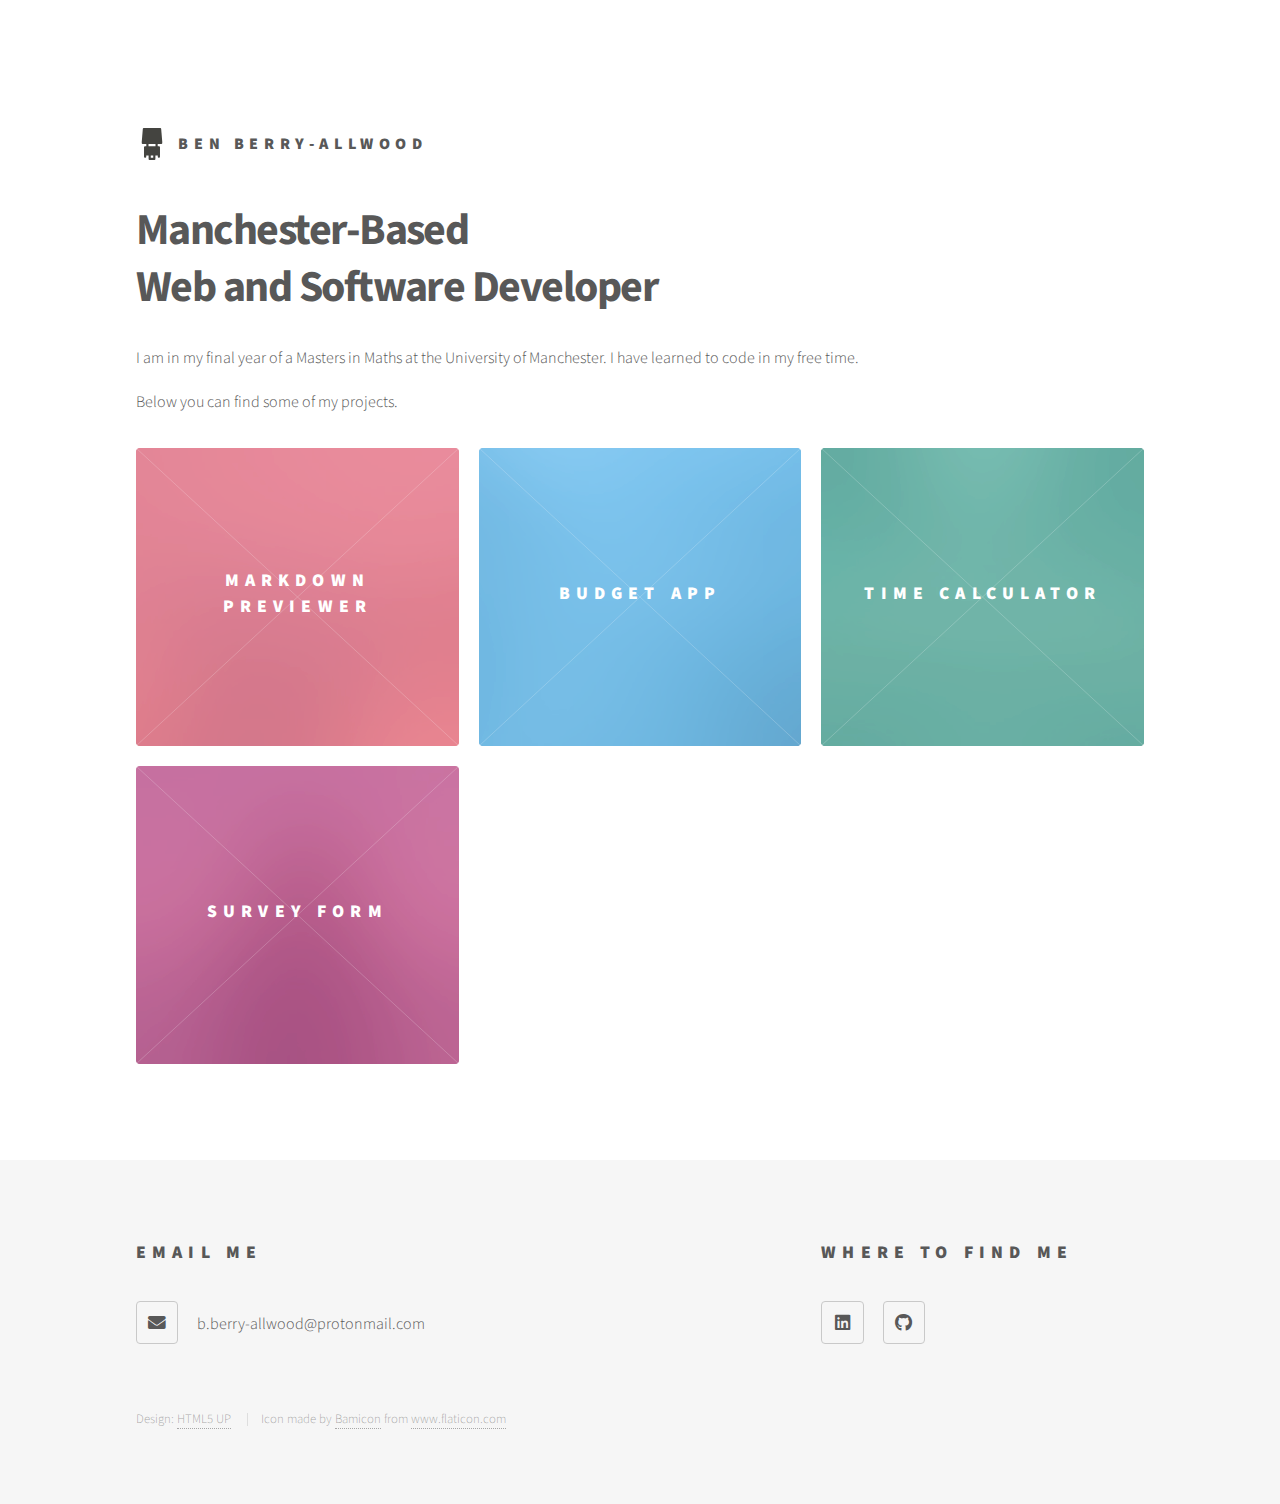
==== index.html @ 390bbaaa "Comment out CSP" ====
<!DOCTYPE HTML>
<!--
    Phantom by HTML5 UP
    html5up.net | @ajlkn
    Free for personal and commercial use under the CCA 3.0 license (html5up.net/license)
-->
<html>
    <head>
        <title>Ben Berry-Allwood</title>
        <meta charset="utf-8" />
        <meta name="viewport" content="width=device-width, initial-scale=1, user-scalable=no" />
        <!--<meta http-equiv="Content-Security-Policy" content="default-src 'self'">-->
        <link rel="stylesheet" href="assets/css/main.css" />
        <noscript><link rel="stylesheet" href="assets/css/noscript.css" /></noscript>
    </head>
    <body class="is-preload">
        <!-- Wrapper -->
        <div id="wrapper">

            <!-- Header -->
            <header id="header">
                <div class="inner">

                    <!-- Logo -->
                    <a href="/" class="logo">
                        <span class="symbol"><img src="images/logo.svg" alt="" /></span><span class="title">Ben Berry-Allwood</span>
                    </a>

                </div>
            </header>

            <!-- Main -->
            <div id="main">
                <div class="inner">
                    <header>
                        <h1>Manchester-Based <br />
                            Web and Software Developer</h1>
                        <p>I am in my final year of a Masters in Maths at the University of Manchester.
                        I have learned to code in my free time.</p>
                        <p>Below you can find some of my projects.</p>
                    </header>
                    <section class="tiles">
                        <article class="style1">
                            <span class="image">
                            <img src="images/pic01.jpg" alt="" />
                            </span>
                            <a href="projects/markdown-previewer">
                            <h2>Markdown Previewer</h2>
                            <div class="content">
                            <p>A ReactJS app giving a real-time preview of markdown</p>
                            </div>
                            </a>
                        </article>
                        <article class="style2">
                            <span class="image">
                                <img src="images/pic02.jpg" alt="" />
                            </span>
                            <a href="projects/budget-app">
                                <h2>Budget App</h2>
                                <div class="content">
                                    <p>A Python 3 app which allows you to track budgets in different categories</p>
                                </div>
                            </a>
                        </article>
                        <article class="style3">
                            <span class="image">
                                <img src="images/pic03.jpg" alt="" />
                            </span>
                            <a href="projects/time-calculator">
                                <h2>Time Calculator</h2>
                                <div class="content">
                                    <p>A Python 3 app which allows you to add a duration to a time and get the resulting time and day</p>
                                </div>
                            </a>
                        </article>
                        <article class="style4">
                            <span class="image">
                                <img src="images/pic04.jpg" alt="" />
                            </span>
                            <a href="projects/survey-form">
                                <h2>Survey Form</h2>
                                <div class="content">
                                    <p>A simple web form written in HTML and CSS</p>
                                </div>
                            </a>
                        </article>
                        <!--
                            <article class="style5">
                            <span class="image">
                            <img src="images/pic05.jpg" alt="" />
                            </span>
                            <a href="generic.html">
                            <h2>Aliquam</h2>
                            <div class="content">
                            <p>Sed nisl arcu euismod sit amet nisi lorem etiam dolor veroeros et feugiat.</p>
                            </div>
                            </a>
                            </article>
                            <article class="style6">
                            <span class="image">
                            <img src="images/pic06.jpg" alt="" />
                            </span>
                            <a href="generic.html">
                            <h2>Veroeros</h2>
                            <div class="content">
                            <p>Sed nisl arcu euismod sit amet nisi lorem etiam dolor veroeros et feugiat.</p>
                            </div>
                            </a>
                            </article>
                            <article class="style2">
                            <span class="image">
                            <img src="images/pic07.jpg" alt="" />
                            </span>
                            <a href="generic.html">
                            <h2>Ipsum</h2>
                            <div class="content">
                            <p>Sed nisl arcu euismod sit amet nisi lorem etiam dolor veroeros et feugiat.</p>
                            </div>
                            </a>
                            </article>
                            <article class="style3">
                            <span class="image">
                            <img src="images/pic08.jpg" alt="" />
                            </span>
                            <a href="generic.html">
                            <h2>Dolor</h2>
                            <div class="content">
                            <p>Sed nisl arcu euismod sit amet nisi lorem etiam dolor veroeros et feugiat.</p>
                            </div>
                            </a>
                            </article>
                            <article class="style1">
                            <span class="image">
                            <img src="images/pic09.jpg" alt="" />
                            </span>
                            <a href="generic.html">
                            <h2>Nullam</h2>
                            <div class="content">
                            <p>Sed nisl arcu euismod sit amet nisi lorem etiam dolor veroeros et feugiat.</p>
                            </div>
                            </a>
                            </article>
                            <article class="style5">
                            <span class="image">
                            <img src="images/pic10.jpg" alt="" />
                            </span>
                            <a href="generic.html">
                            <h2>Ultricies</h2>
                            <div class="content">
                            <p>Sed nisl arcu euismod sit amet nisi lorem etiam dolor veroeros et feugiat.</p>
                            </div>
                            </a>
                            </article>
                            <article class="style6">
                            <span class="image">
                            <img src="images/pic11.jpg" alt="" />
                            </span>
                            <a href="generic.html">
                            <h2>Dictum</h2>
                            <div class="content">
                            <p>Sed nisl arcu euismod sit amet nisi lorem etiam dolor veroeros et feugiat.</p>
                            </div>
                            </a>
                            </article>
                            <article class="style4">
                            <span class="image">
                            <img src="images/pic12.jpg" alt="" />
                            </span>
                            <a href="generic.html">
                            <h2>Pretium</h2>
                            <div class="content">
                            <p>Sed nisl arcu euismod sit amet nisi lorem etiam dolor veroeros et feugiat.</p>
                            </div>
                            </a>
                            </article> -->
                    </section>
                </div>
            </div>

            <!-- Footer -->
            <footer id="footer">
                <div class="inner">
                    <section>
                        <h2>Email Me</h2>
                        <ul class = "icons">
                            <li><a href="mailto:b.berry-allwood@protonmail.com?subject=Sent via portfolio site" class="icon solid style2 fa-envelope"></a></li>
                            <li>b.berry-allwood@protonmail.com</li>
                        </ul>
                    </section>
                    <section>
                        <h2>Where To Find Me</h2>
                        <ul class="icons">
                            <li><a href="https://www.linkedin.com/in/ben-berry-allwood-306a26180" target="_blank" class="icon brands style2 fa-linkedin"><span class="label">LinkedIn</span></a></li>
                            <li><a href="https://github.com/benberryallwood" target="_blank" class="icon brands style2 fa-github"><span class="label">GitHub</span></a></li>
                        </ul>
                    </section>
                    <ul class="copyright">
                        <li>Design: <a href="http://html5up.net" target="_blank">HTML5 UP</a></li>
                        <li>Icon made by <a href="https://www.flaticon.com/authors/bamicon" target="_blank">Bamicon</a> from <a href="https://www.flaticon.com" target="_blank">www.flaticon.com</a></li>
                    </ul>
                </div>
            </footer>

        </div>

        <!-- Scripts -->
        <!--<script src="assets/js/jquery.min.js"></script>-->
        <script src="https://ajax.googleapis.com/ajax/libs/jquery/3.5.1/jquery.min.js"></script>
        <script src="assets/js/browser.min.js"></script>
        <script src="assets/js/breakpoints.min.js"></script>
        <script src="assets/js/util.js"></script>
        <script src="assets/js/main.js"></script>

    </body>
</html>
---- assets/css/main.css ----
@import url(fontawesome-all.min.css);
@import url("https://fonts.googleapis.com/css?family=Source+Sans+Pro:300,700,900");

/*
Phantom by HTML5 UP
html5up.net | @ajlkn
Free for personal and commercial use under the CCA 3.0 license (html5up.net/license)
 */

html, body, div, span, applet, object,
iframe, h1, h2, h3, h4, h5, h6, p, blockquote,
pre, a, abbr, acronym, address, big, cite,
code, del, dfn, em, img, ins, kbd, q, s, samp,
small, strike, strong, sub, sup, tt, var, b,
u, i, center, dl, dt, dd, ol, ul, li, fieldset,
form, label, legend, table, caption, tbody,
tfoot, thead, tr, th, td, article, aside,
canvas, details, embed, figure, figcaption,
footer, header, hgroup, menu, nav, output, ruby,
section, summary, time, mark, audio, video {
    margin: 0;
    padding: 0;
    border: 0;
    font-size: 100%;
    font: inherit;
    vertical-align: baseline;
}

article, aside, details, figcaption, figure,
footer, header, hgroup, menu, nav, section {
    display: block;
}

body {
    line-height: 1;
}

ol, ul {
    list-style: none;
}

blockquote, q {
    quotes: none;
}

blockquote:before, blockquote:after, q:before, q:after {
    content: '';
    content: none;
}

table {
    border-collapse: collapse;
    border-spacing: 0;
}

body {
    -webkit-text-size-adjust: none;
}

mark {
    background-color: transparent;
    color: inherit;
}

input::-moz-focus-inner {
    border: 0;
    padding: 0;
}

input, select, textarea {
    -moz-appearance: none;
    -webkit-appearance: none;
    -ms-appearance: none;
    appearance: none;
}

/* Basic */

@-ms-viewport {
    width: device-width;
}

body {
    -ms-overflow-style: scrollbar;
}

@media screen and (max-width: 480px) {

    html, body {
        min-width: 320px;
    }

}

html {
    box-sizing: border-box;
}

*, *:before, *:after {
    box-sizing: inherit;
}

body {
    background: #ffffff;
}

body.is-preload *, body.is-preload *:before, body.is-preload *:after {
    -moz-animation: none !important;
    -webkit-animation: none !important;
    -ms-animation: none !important;
    animation: none !important;
    -moz-transition: none !important;
    -webkit-transition: none !important;
    -ms-transition: none !important;
    transition: none !important;
}

/* Type */

body, input, select, textarea {
    color: #585858;
    font-family: "Source Sans Pro", Helvetica, sans-serif;
    font-size: 16pt;
    font-weight: 300;
    line-height: 1.75;
}

@media screen and (max-width: 1680px) {

    body, input, select, textarea {
        font-size: 14pt;
    }

}

@media screen and (max-width: 1280px) {

    body, input, select, textarea {
        font-size: 12pt;
    }

}

a {
    -moz-transition: border-bottom-color 0.2s ease, color 0.2s ease;
    -webkit-transition: border-bottom-color 0.2s ease, color 0.2s ease;
    -ms-transition: border-bottom-color 0.2s ease, color 0.2s ease;
    transition: border-bottom-color 0.2s ease, color 0.2s ease;
    text-decoration: none;
    color: #585858;
    border-bottom: dotted 1px rgba(88, 88, 88, 0.5);
}

a:hover {
    border-bottom-color: transparent;
    color: #f2849e !important;
}

strong, b {
    font-weight: 900;
}

em, i {
    font-style: italic;
}

p {
    margin: 0 0 2em 0;
}

h1 {
    font-size: 2.75em;
    font-weight: 700;
    line-height: 1.3;
    margin: 0 0 1em 0;
    letter-spacing: -0.035em;
}

h1 a {
    color: inherit;
}

@media screen and (max-width: 736px) {

    h1 {
        font-size: 2em;
        margin: 0 0 1em 0;
    }

}

@media screen and (max-width: 360px) {

    h1 {
        font-size: 1.75em;
    }

}

h2, h3, h4, h5, h6 {
    font-weight: 900;
    line-height: 1.5;
    margin: 0 0 2em 0;
    text-transform: uppercase;
    letter-spacing: 0.35em;
}

h2 a, h3 a, h4 a, h5 a, h6 a {
    color: inherit;
}

h2 {
    font-size: 1.1em;
}

h3 {
    font-size: 1em;
}

h4 {
    font-size: 0.8em;
}

h5 {
    font-size: 0.8em;
}

h6 {
    font-size: 0.8em;
}

@media screen and (max-width: 980px) {

    h1 br, h2 br, h3 br, h4 br, h5 br, h6 br {
        display: none;
    }

}

@media screen and (max-width: 736px) {

    h2 {
        font-size: 1em;
    }

    h3 {
        font-size: 0.8em;
    }

}

sub {
    font-size: 0.8em;
    position: relative;
    top: 0.5em;
}

sup {
    font-size: 0.8em;
    position: relative;
    top: -0.5em;
}

blockquote {
    border-left: solid 4px #c9c9c9;
    font-style: italic;
    margin: 0 0 2em 0;
    padding: 0.5em 0 0.5em 2em;
}

code {
    background: rgba(144, 144, 144, 0.075);
    border-radius: 4px;
    border: solid 1px #c9c9c9;
    font-family: "Courier New", monospace;
    font-size: 0.9em;
    margin: 0 0.25em;
    padding: 0.25em 0.65em;
}

pre {
    -webkit-overflow-scrolling: touch;
    font-family: "Courier New", monospace;
    font-size: 0.9em;
    margin: 0 0 2em 0;
}

pre code {
    display: block;
    line-height: 1.75;
    padding: 1em 1.5em;
    overflow-x: auto;
}

hr {
    border: 0;
    border-bottom: solid 1px #c9c9c9;
    margin: 2em 0;
}

hr.major {
    margin: 3em 0;
}

.align-left {
    text-align: left;
}

.align-center {
    text-align: center;
}

.align-right {
    text-align: right;
}

/* Row */

.row {
    display: flex;
    flex-wrap: wrap;
    box-sizing: border-box;
    align-items: stretch;
}

.row > * {
    box-sizing: border-box;
}

.row.gtr-uniform > * > :last-child {
    margin-bottom: 0;
}

.row.aln-left {
    justify-content: flex-start;
}

.row.aln-center {
    justify-content: center;
}

.row.aln-right {
    justify-content: flex-end;
}

.row.aln-top {
    align-items: flex-start;
}

.row.aln-middle {
    align-items: center;
}

.row.aln-bottom {
    align-items: flex-end;
}

.row > .imp {
    order: -1;
}

.row > .col-1 {
    width: 8.33333%;
}

.row > .off-1 {
    margin-left: 8.33333%;
}

.row > .col-2 {
    width: 16.66667%;
}

.row > .off-2 {
    margin-left: 16.66667%;
}

.row > .col-3 {
    width: 25%;
}

.row > .off-3 {
    margin-left: 25%;
}

.row > .col-4 {
    width: 33.33333%;
}

.row > .off-4 {
    margin-left: 33.33333%;
}

.row > .col-5 {
    width: 41.66667%;
}

.row > .off-5 {
    margin-left: 41.66667%;
}

.row > .col-6 {
    width: 50%;
}

.row > .off-6 {
    margin-left: 50%;
}

.row > .col-7 {
    width: 58.33333%;
}

.row > .off-7 {
    margin-left: 58.33333%;
}

.row > .col-8 {
    width: 66.66667%;
}

.row > .off-8 {
    margin-left: 66.66667%;
}

.row > .col-9 {
    width: 75%;
}

.row > .off-9 {
    margin-left: 75%;
}

.row > .col-10 {
    width: 83.33333%;
}

.row > .off-10 {
    margin-left: 83.33333%;
}

.row > .col-11 {
    width: 91.66667%;
}

.row > .off-11 {
    margin-left: 91.66667%;
}

.row > .col-12 {
    width: 100%;
}

.row > .off-12 {
    margin-left: 100%;
}

.row.gtr-0 {
    margin-top: 0;
    margin-left: 0em;
}

.row.gtr-0 > * {
    padding: 0 0 0 0em;
}

.row.gtr-0.gtr-uniform {
    margin-top: 0em;
}

.row.gtr-0.gtr-uniform > * {
    padding-top: 0em;
}

.row.gtr-25 {
    margin-top: 0;
    margin-left: -0.5em;
}

.row.gtr-25 > * {
    padding: 0 0 0 0.5em;
}

.row.gtr-25.gtr-uniform {
    margin-top: -0.5em;
}

.row.gtr-25.gtr-uniform > * {
    padding-top: 0.5em;
}

.row.gtr-50 {
    margin-top: 0;
    margin-left: -1em;
}

.row.gtr-50 > * {
    padding: 0 0 0 1em;
}

.row.gtr-50.gtr-uniform {
    margin-top: -1em;
}

.row.gtr-50.gtr-uniform > * {
    padding-top: 1em;
}

.row {
    margin-top: 0;
    margin-left: -2em;
}

.row > * {
    padding: 0 0 0 2em;
}

.row.gtr-uniform {
    margin-top: -2em;
}

.row.gtr-uniform > * {
    padding-top: 2em;
}

.row.gtr-150 {
    margin-top: 0;
    margin-left: -3em;
}

.row.gtr-150 > * {
    padding: 0 0 0 3em;
}

.row.gtr-150.gtr-uniform {
    margin-top: -3em;
}

.row.gtr-150.gtr-uniform > * {
    padding-top: 3em;
}

.row.gtr-200 {
    margin-top: 0;
    margin-left: -4em;
}

.row.gtr-200 > * {
    padding: 0 0 0 4em;
}

.row.gtr-200.gtr-uniform {
    margin-top: -4em;
}

.row.gtr-200.gtr-uniform > * {
    padding-top: 4em;
}

@media screen and (max-width: 1680px) {

    .row {
        display: flex;
        flex-wrap: wrap;
        box-sizing: border-box;
        align-items: stretch;
    }

    .row > * {
        box-sizing: border-box;
    }

    .row.gtr-uniform > * > :last-child {
        margin-bottom: 0;
    }

    .row.aln-left {
        justify-content: flex-start;
    }

    .row.aln-center {
        justify-content: center;
    }

    .row.aln-right {
        justify-content: flex-end;
    }

    .row.aln-top {
        align-items: flex-start;
    }

    .row.aln-middle {
        align-items: center;
    }

    .row.aln-bottom {
        align-items: flex-end;
    }

    .row > .imp-xlarge {
        order: -1;
    }

    .row > .col-1-xlarge {
        width: 8.33333%;
    }

    .row > .off-1-xlarge {
        margin-left: 8.33333%;
    }

    .row > .col-2-xlarge {
        width: 16.66667%;
    }

    .row > .off-2-xlarge {
        margin-left: 16.66667%;
    }

    .row > .col-3-xlarge {
        width: 25%;
    }

    .row > .off-3-xlarge {
        margin-left: 25%;
    }

    .row > .col-4-xlarge {
        width: 33.33333%;
    }

    .row > .off-4-xlarge {
        margin-left: 33.33333%;
    }

    .row > .col-5-xlarge {
        width: 41.66667%;
    }

    .row > .off-5-xlarge {
        margin-left: 41.66667%;
    }

    .row > .col-6-xlarge {
        width: 50%;
    }

    .row > .off-6-xlarge {
        margin-left: 50%;
    }

    .row > .col-7-xlarge {
        width: 58.33333%;
    }

    .row > .off-7-xlarge {
        margin-left: 58.33333%;
    }

    .row > .col-8-xlarge {
        width: 66.66667%;
    }

    .row > .off-8-xlarge {
        margin-left: 66.66667%;
    }

    .row > .col-9-xlarge {
        width: 75%;
    }

    .row > .off-9-xlarge {
        margin-left: 75%;
    }

    .row > .col-10-xlarge {
        width: 83.33333%;
    }

    .row > .off-10-xlarge {
        margin-left: 83.33333%;
    }

    .row > .col-11-xlarge {
        width: 91.66667%;
    }

    .row > .off-11-xlarge {
        margin-left: 91.66667%;
    }

    .row > .col-12-xlarge {
        width: 100%;
    }

    .row > .off-12-xlarge {
        margin-left: 100%;
    }

    .row.gtr-0 {
        margin-top: 0;
        margin-left: 0em;
    }

    .row.gtr-0 > * {
        padding: 0 0 0 0em;
    }

    .row.gtr-0.gtr-uniform {
        margin-top: 0em;
    }

    .row.gtr-0.gtr-uniform > * {
        padding-top: 0em;
    }

    .row.gtr-25 {
        margin-top: 0;
        margin-left: -0.5em;
    }

    .row.gtr-25 > * {
        padding: 0 0 0 0.5em;
    }

    .row.gtr-25.gtr-uniform {
        margin-top: -0.5em;
    }

    .row.gtr-25.gtr-uniform > * {
        padding-top: 0.5em;
    }

    .row.gtr-50 {
        margin-top: 0;
        margin-left: -1em;
    }

    .row.gtr-50 > * {
        padding: 0 0 0 1em;
    }

    .row.gtr-50.gtr-uniform {
        margin-top: -1em;
    }

    .row.gtr-50.gtr-uniform > * {
        padding-top: 1em;
    }

    .row {
        margin-top: 0;
        margin-left: -2em;
    }

    .row > * {
        padding: 0 0 0 2em;
    }

    .row.gtr-uniform {
        margin-top: -2em;
    }

    .row.gtr-uniform > * {
        padding-top: 2em;
    }

    .row.gtr-150 {
        margin-top: 0;
        margin-left: -3em;
    }

    .row.gtr-150 > * {
        padding: 0 0 0 3em;
    }

    .row.gtr-150.gtr-uniform {
        margin-top: -3em;
    }

    .row.gtr-150.gtr-uniform > * {
        padding-top: 3em;
    }

    .row.gtr-200 {
        margin-top: 0;
        margin-left: -4em;
    }

    .row.gtr-200 > * {
        padding: 0 0 0 4em;
    }

    .row.gtr-200.gtr-uniform {
        margin-top: -4em;
    }

    .row.gtr-200.gtr-uniform > * {
        padding-top: 4em;
    }

}

@media screen and (max-width: 1280px) {

    .row {
        display: flex;
        flex-wrap: wrap;
        box-sizing: border-box;
        align-items: stretch;
    }

    .row > * {
        box-sizing: border-box;
    }

    .row.gtr-uniform > * > :last-child {
        margin-bottom: 0;
    }

    .row.aln-left {
        justify-content: flex-start;
    }

    .row.aln-center {
        justify-content: center;
    }

    .row.aln-right {
        justify-content: flex-end;
    }

    .row.aln-top {
        align-items: flex-start;
    }

    .row.aln-middle {
        align-items: center;
    }

    .row.aln-bottom {
        align-items: flex-end;
    }

    .row > .imp-large {
        order: -1;
    }

    .row > .col-1-large {
        width: 8.33333%;
    }

    .row > .off-1-large {
        margin-left: 8.33333%;
    }

    .row > .col-2-large {
        width: 16.66667%;
    }

    .row > .off-2-large {
        margin-left: 16.66667%;
    }

    .row > .col-3-large {
        width: 25%;
    }

    .row > .off-3-large {
        margin-left: 25%;
    }

    .row > .col-4-large {
        width: 33.33333%;
    }

    .row > .off-4-large {
        margin-left: 33.33333%;
    }

    .row > .col-5-large {
        width: 41.66667%;
    }

    .row > .off-5-large {
        margin-left: 41.66667%;
    }

    .row > .col-6-large {
        width: 50%;
    }

    .row > .off-6-large {
        margin-left: 50%;
    }

    .row > .col-7-large {
        width: 58.33333%;
    }

    .row > .off-7-large {
        margin-left: 58.33333%;
    }

    .row > .col-8-large {
        width: 66.66667%;
    }

    .row > .off-8-large {
        margin-left: 66.66667%;
    }

    .row > .col-9-large {
        width: 75%;
    }

    .row > .off-9-large {
        margin-left: 75%;
    }

    .row > .col-10-large {
        width: 83.33333%;
    }

    .row > .off-10-large {
        margin-left: 83.33333%;
    }

    .row > .col-11-large {
        width: 91.66667%;
    }

    .row > .off-11-large {
        margin-left: 91.66667%;
    }

    .row > .col-12-large {
        width: 100%;
    }

    .row > .off-12-large {
        margin-left: 100%;
    }

    .row.gtr-0 {
        margin-top: 0;
        margin-left: 0em;
    }

    .row.gtr-0 > * {
        padding: 0 0 0 0em;
    }

    .row.gtr-0.gtr-uniform {
        margin-top: 0em;
    }

    .row.gtr-0.gtr-uniform > * {
        padding-top: 0em;
    }

    .row.gtr-25 {
        margin-top: 0;
        margin-left: -0.5em;
    }

    .row.gtr-25 > * {
        padding: 0 0 0 0.5em;
    }

    .row.gtr-25.gtr-uniform {
        margin-top: -0.5em;
    }

    .row.gtr-25.gtr-uniform > * {
        padding-top: 0.5em;
    }

    .row.gtr-50 {
        margin-top: 0;
        margin-left: -1em;
    }

    .row.gtr-50 > * {
        padding: 0 0 0 1em;
    }

    .row.gtr-50.gtr-uniform {
        margin-top: -1em;
    }

    .row.gtr-50.gtr-uniform > * {
        padding-top: 1em;
    }

    .row {
        margin-top: 0;
        margin-left: -2em;
    }

    .row > * {
        padding: 0 0 0 2em;
    }

    .row.gtr-uniform {
        margin-top: -2em;
    }

    .row.gtr-uniform > * {
        padding-top: 2em;
    }

    .row.gtr-150 {
        margin-top: 0;
        margin-left: -3em;
    }

    .row.gtr-150 > * {
        padding: 0 0 0 3em;
    }

    .row.gtr-150.gtr-uniform {
        margin-top: -3em;
    }

    .row.gtr-150.gtr-uniform > * {
        padding-top: 3em;
    }

    .row.gtr-200 {
        margin-top: 0;
        margin-left: -4em;
    }

    .row.gtr-200 > * {
        padding: 0 0 0 4em;
    }

    .row.gtr-200.gtr-uniform {
        margin-top: -4em;
    }

    .row.gtr-200.gtr-uniform > * {
        padding-top: 4em;
    }

}

@media screen and (max-width: 980px) {

    .row {
        display: flex;
        flex-wrap: wrap;
        box-sizing: border-box;
        align-items: stretch;
    }

    .row > * {
        box-sizing: border-box;
    }

    .row.gtr-uniform > * > :last-child {
        margin-bottom: 0;
    }

    .row.aln-left {
        justify-content: flex-start;
    }

    .row.aln-center {
        justify-content: center;
    }

    .row.aln-right {
        justify-content: flex-end;
    }

    .row.aln-top {
        align-items: flex-start;
    }

    .row.aln-middle {
        align-items: center;
    }

    .row.aln-bottom {
        align-items: flex-end;
    }

    .row > .imp-medium {
        order: -1;
    }

    .row > .col-1-medium {
        width: 8.33333%;
    }

    .row > .off-1-medium {
        margin-left: 8.33333%;
    }

    .row > .col-2-medium {
        width: 16.66667%;
    }

    .row > .off-2-medium {
        margin-left: 16.66667%;
    }

    .row > .col-3-medium {
        width: 25%;
    }

    .row > .off-3-medium {
        margin-left: 25%;
    }

    .row > .col-4-medium {
        width: 33.33333%;
    }

    .row > .off-4-medium {
        margin-left: 33.33333%;
    }

    .row > .col-5-medium {
        width: 41.66667%;
    }

    .row > .off-5-medium {
        margin-left: 41.66667%;
    }

    .row > .col-6-medium {
        width: 50%;
    }

    .row > .off-6-medium {
        margin-left: 50%;
    }

    .row > .col-7-medium {
        width: 58.33333%;
    }

    .row > .off-7-medium {
        margin-left: 58.33333%;
    }

    .row > .col-8-medium {
        width: 66.66667%;
    }

    .row > .off-8-medium {
        margin-left: 66.66667%;
    }

    .row > .col-9-medium {
        width: 75%;
    }

    .row > .off-9-medium {
        margin-left: 75%;
    }

    .row > .col-10-medium {
        width: 83.33333%;
    }

    .row > .off-10-medium {
        margin-left: 83.33333%;
    }

    .row > .col-11-medium {
        width: 91.66667%;
    }

    .row > .off-11-medium {
        margin-left: 91.66667%;
    }

    .row > .col-12-medium {
        width: 100%;
    }

    .row > .off-12-medium {
        margin-left: 100%;
    }

    .row.gtr-0 {
        margin-top: 0;
        margin-left: 0em;
    }

    .row.gtr-0 > * {
        padding: 0 0 0 0em;
    }

    .row.gtr-0.gtr-uniform {
        margin-top: 0em;
    }

    .row.gtr-0.gtr-uniform > * {
        padding-top: 0em;
    }

    .row.gtr-25 {
        margin-top: 0;
        margin-left: -0.375em;
    }

    .row.gtr-25 > * {
        padding: 0 0 0 0.375em;
    }

    .row.gtr-25.gtr-uniform {
        margin-top: -0.375em;
    }

    .row.gtr-25.gtr-uniform > * {
        padding-top: 0.375em;
    }

    .row.gtr-50 {
        margin-top: 0;
        margin-left: -0.75em;
    }

    .row.gtr-50 > * {
        padding: 0 0 0 0.75em;
    }

    .row.gtr-50.gtr-uniform {
        margin-top: -0.75em;
    }

    .row.gtr-50.gtr-uniform > * {
        padding-top: 0.75em;
    }

    .row {
        margin-top: 0;
        margin-left: -1.5em;
    }

    .row > * {
        padding: 0 0 0 1.5em;
    }

    .row.gtr-uniform {
        margin-top: -1.5em;
    }

    .row.gtr-uniform > * {
        padding-top: 1.5em;
    }

    .row.gtr-150 {
        margin-top: 0;
        margin-left: -2.25em;
    }

    .row.gtr-150 > * {
        padding: 0 0 0 2.25em;
    }

    .row.gtr-150.gtr-uniform {
        margin-top: -2.25em;
    }

    .row.gtr-150.gtr-uniform > * {
        padding-top: 2.25em;
    }

    .row.gtr-200 {
        margin-top: 0;
        margin-left: -3em;
    }

    .row.gtr-200 > * {
        padding: 0 0 0 3em;
    }

    .row.gtr-200.gtr-uniform {
        margin-top: -3em;
    }

    .row.gtr-200.gtr-uniform > * {
        padding-top: 3em;
    }

}

@media screen and (max-width: 736px) {

    .row {
        display: flex;
        flex-wrap: wrap;
        box-sizing: border-box;
        align-items: stretch;
    }

    .row > * {
        box-sizing: border-box;
    }

    .row.gtr-uniform > * > :last-child {
        margin-bottom: 0;
    }

    .row.aln-left {
        justify-content: flex-start;
    }

    .row.aln-center {
        justify-content: center;
    }

    .row.aln-right {
        justify-content: flex-end;
    }

    .row.aln-top {
        align-items: flex-start;
    }

    .row.aln-middle {
        align-items: center;
    }

    .row.aln-bottom {
        align-items: flex-end;
    }

    .row > .imp-small {
        order: -1;
    }

    .row > .col-1-small {
        width: 8.33333%;
    }

    .row > .off-1-small {
        margin-left: 8.33333%;
    }

    .row > .col-2-small {
        width: 16.66667%;
    }

    .row > .off-2-small {
        margin-left: 16.66667%;
    }

    .row > .col-3-small {
        width: 25%;
    }

    .row > .off-3-small {
        margin-left: 25%;
    }

    .row > .col-4-small {
        width: 33.33333%;
    }

    .row > .off-4-small {
        margin-left: 33.33333%;
    }

    .row > .col-5-small {
        width: 41.66667%;
    }

    .row > .off-5-small {
        margin-left: 41.66667%;
    }

    .row > .col-6-small {
        width: 50%;
    }

    .row > .off-6-small {
        margin-left: 50%;
    }

    .row > .col-7-small {
        width: 58.33333%;
    }

    .row > .off-7-small {
        margin-left: 58.33333%;
    }

    .row > .col-8-small {
        width: 66.66667%;
    }

    .row > .off-8-small {
        margin-left: 66.66667%;
    }

    .row > .col-9-small {
        width: 75%;
    }

    .row > .off-9-small {
        margin-left: 75%;
    }

    .row > .col-10-small {
        width: 83.33333%;
    }

    .row > .off-10-small {
        margin-left: 83.33333%;
    }

    .row > .col-11-small {
        width: 91.66667%;
    }

    .row > .off-11-small {
        margin-left: 91.66667%;
    }

    .row > .col-12-small {
        width: 100%;
    }

    .row > .off-12-small {
        margin-left: 100%;
    }

    .row.gtr-0 {
        margin-top: 0;
        margin-left: 0em;
    }

    .row.gtr-0 > * {
        padding: 0 0 0 0em;
    }

    .row.gtr-0.gtr-uniform {
        margin-top: 0em;
    }

    .row.gtr-0.gtr-uniform > * {
        padding-top: 0em;
    }

    .row.gtr-25 {
        margin-top: 0;
        margin-left: -0.25em;
    }

    .row.gtr-25 > * {
        padding: 0 0 0 0.25em;
    }

    .row.gtr-25.gtr-uniform {
        margin-top: -0.25em;
    }

    .row.gtr-25.gtr-uniform > * {
        padding-top: 0.25em;
    }

    .row.gtr-50 {
        margin-top: 0;
        margin-left: -0.5em;
    }

    .row.gtr-50 > * {
        padding: 0 0 0 0.5em;
    }

    .row.gtr-50.gtr-uniform {
        margin-top: -0.5em;
    }

    .row.gtr-50.gtr-uniform > * {
        padding-top: 0.5em;
    }

    .row {
        margin-top: 0;
        margin-left: -1em;
    }

    .row > * {
        padding: 0 0 0 1em;
    }

    .row.gtr-uniform {
        margin-top: -1em;
    }

    .row.gtr-uniform > * {
        padding-top: 1em;
    }

    .row.gtr-150 {
        margin-top: 0;
        margin-left: -1.5em;
    }

    .row.gtr-150 > * {
        padding: 0 0 0 1.5em;
    }

    .row.gtr-150.gtr-uniform {
        margin-top: -1.5em;
    }

    .row.gtr-150.gtr-uniform > * {
        padding-top: 1.5em;
    }

    .row.gtr-200 {
        margin-top: 0;
        margin-left: -2em;
    }

    .row.gtr-200 > * {
        padding: 0 0 0 2em;
    }

    .row.gtr-200.gtr-uniform {
        margin-top: -2em;
    }

    .row.gtr-200.gtr-uniform > * {
        padding-top: 2em;
    }

}

@media screen and (max-width: 480px) {

    .row {
        display: flex;
        flex-wrap: wrap;
        box-sizing: border-box;
        align-items: stretch;
    }

    .row > * {
        box-sizing: border-box;
    }

    .row.gtr-uniform > * > :last-child {
        margin-bottom: 0;
    }

    .row.aln-left {
        justify-content: flex-start;
    }

    .row.aln-center {
        justify-content: center;
    }

    .row.aln-right {
        justify-content: flex-end;
    }

    .row.aln-top {
        align-items: flex-start;
    }

    .row.aln-middle {
        align-items: center;
    }

    .row.aln-bottom {
        align-items: flex-end;
    }

    .row > .imp-xsmall {
        order: -1;
    }

    .row > .col-1-xsmall {
        width: 8.33333%;
    }

    .row > .off-1-xsmall {
        margin-left: 8.33333%;
    }

    .row > .col-2-xsmall {
        width: 16.66667%;
    }

    .row > .off-2-xsmall {
        margin-left: 16.66667%;
    }

    .row > .col-3-xsmall {
        width: 25%;
    }

    .row > .off-3-xsmall {
        margin-left: 25%;
    }

    .row > .col-4-xsmall {
        width: 33.33333%;
    }

    .row > .off-4-xsmall {
        margin-left: 33.33333%;
    }

    .row > .col-5-xsmall {
        width: 41.66667%;
    }

    .row > .off-5-xsmall {
        margin-left: 41.66667%;
    }

    .row > .col-6-xsmall {
        width: 50%;
    }

    .row > .off-6-xsmall {
        margin-left: 50%;
    }

    .row > .col-7-xsmall {
        width: 58.33333%;
    }

    .row > .off-7-xsmall {
        margin-left: 58.33333%;
    }

    .row > .col-8-xsmall {
        width: 66.66667%;
    }

    .row > .off-8-xsmall {
        margin-left: 66.66667%;
    }

    .row > .col-9-xsmall {
        width: 75%;
    }

    .row > .off-9-xsmall {
        margin-left: 75%;
    }

    .row > .col-10-xsmall {
        width: 83.33333%;
    }

    .row > .off-10-xsmall {
        margin-left: 83.33333%;
    }

    .row > .col-11-xsmall {
        width: 91.66667%;
    }

    .row > .off-11-xsmall {
        margin-left: 91.66667%;
    }

    .row > .col-12-xsmall {
        width: 100%;
    }

    .row > .off-12-xsmall {
        margin-left: 100%;
    }

    .row.gtr-0 {
        margin-top: 0;
        margin-left: 0em;
    }

    .row.gtr-0 > * {
        padding: 0 0 0 0em;
    }

    .row.gtr-0.gtr-uniform {
        margin-top: 0em;
    }

    .row.gtr-0.gtr-uniform > * {
        padding-top: 0em;
    }

    .row.gtr-25 {
        margin-top: 0;
        margin-left: -0.25em;
    }

    .row.gtr-25 > * {
        padding: 0 0 0 0.25em;
    }

    .row.gtr-25.gtr-uniform {
        margin-top: -0.25em;
    }

    .row.gtr-25.gtr-uniform > * {
        padding-top: 0.25em;
    }

    .row.gtr-50 {
        margin-top: 0;
        margin-left: -0.5em;
    }

    .row.gtr-50 > * {
        padding: 0 0 0 0.5em;
    }

    .row.gtr-50.gtr-uniform {
        margin-top: -0.5em;
    }

    .row.gtr-50.gtr-uniform > * {
        padding-top: 0.5em;
    }

    .row {
        margin-top: 0;
        margin-left: -1em;
    }

    .row > * {
        padding: 0 0 0 1em;
    }

    .row.gtr-uniform {
        margin-top: -1em;
    }

    .row.gtr-uniform > * {
        padding-top: 1em;
    }

    .row.gtr-150 {
        margin-top: 0;
        margin-left: -1.5em;
    }

    .row.gtr-150 > * {
        padding: 0 0 0 1.5em;
    }

    .row.gtr-150.gtr-uniform {
        margin-top: -1.5em;
    }

    .row.gtr-150.gtr-uniform > * {
        padding-top: 1.5em;
    }

    .row.gtr-200 {
        margin-top: 0;
        margin-left: -2em;
    }

    .row.gtr-200 > * {
        padding: 0 0 0 2em;
    }

    .row.gtr-200.gtr-uniform {
        margin-top: -2em;
    }

    .row.gtr-200.gtr-uniform > * {
        padding-top: 2em;
    }

}

/* Section/Article */

section.special, article.special {
    text-align: center;
}

header p {
    margin-top: -1em;
}

@media screen and (max-width: 736px) {

    header p {
        margin-top: 0;
    }

}

/* Icon */

.icon {
    text-decoration: none;
    border-bottom: none;
    position: relative;
}

.icon:before {
    -moz-osx-font-smoothing: grayscale;
    -webkit-font-smoothing: antialiased;
    display: inline-block;
    font-style: normal;
    font-variant: normal;
    text-rendering: auto;
    line-height: 1;
    text-transform: none !important;
    font-family: 'Font Awesome 5 Free';
    font-weight: 400;
}

.icon > .label {
    display: none;
}

.icon:before {
    line-height: inherit;
}

.icon.solid:before {
    font-weight: 900;
}

.icon.brands:before {
    font-family: 'Font Awesome 5 Brands';
}

.icon.style2 {
    -moz-transition: background-color 0.2s ease-in-out, color 0.2s ease-in-out, border-color 0.2s ease-in-out;
    -webkit-transition: background-color 0.2s ease-in-out, color 0.2s ease-in-out, border-color 0.2s ease-in-out;
    -ms-transition: background-color 0.2s ease-in-out, color 0.2s ease-in-out, border-color 0.2s ease-in-out;
    transition: background-color 0.2s ease-in-out, color 0.2s ease-in-out, border-color 0.2s ease-in-out;
    background-color: transparent;
    border: solid 1px #c9c9c9;
    border-radius: 4px;
    width: 2.65em;
    height: 2.65em;
    display: inline-block;
    text-align: center;
    line-height: 2.65em;
    color: inherit;
}

.icon.style2:before {
    font-size: 1.1em;
}

.icon.style2:hover {
    color: #f2849e;
    border-color: #f2849e;
}

.icon.style2:active {
    background-color: rgba(242, 132, 158, 0.1);
}

/* List */

ol {
    list-style: decimal;
    margin: 0 0 2em 0;
    padding-left: 1.25em;
}

ol li {
    padding-left: 0.25em;
}

ul {
    list-style: disc;
    margin: 0 0 2em 0;
    padding-left: 1em;
}

ul li {
    padding-left: 0.5em;
}

ul.alt {
    list-style: none;
    padding-left: 0;
}

ul.alt li {
    border-top: solid 1px #c9c9c9;
    padding: 0.5em 0;
}

ul.alt li:first-child {
    border-top: 0;
    padding-top: 0;
}

dl {
    margin: 0 0 2em 0;
}

dl dt {
    display: block;
    font-weight: 900;
    margin: 0 0 1em 0;
}

dl dd {
    margin-left: 2em;
}

/* Actions */

ul.actions {
    display: -moz-flex;
    display: -webkit-flex;
    display: -ms-flex;
    display: flex;
    cursor: default;
    list-style: none;
    margin-left: -1em;
    padding-left: 0;
}

ul.actions li {
    padding: 0 0 0 1em;
    vertical-align: middle;
}

ul.actions.special {
    -moz-justify-content: center;
    -webkit-justify-content: center;
    -ms-justify-content: center;
    justify-content: center;
    width: 100%;
    margin-left: 0;
}

ul.actions.special li:first-child {
    padding-left: 0;
}

ul.actions.stacked {
    -moz-flex-direction: column;
    -webkit-flex-direction: column;
    -ms-flex-direction: column;
    flex-direction: column;
    margin-left: 0;
}

ul.actions.stacked li {
    padding: 1.3em 0 0 0;
}

ul.actions.stacked li:first-child {
    padding-top: 0;
}

ul.actions.fit {
    width: calc(100% + 1em);
}

ul.actions.fit li {
    -moz-flex-grow: 1;
    -webkit-flex-grow: 1;
    -ms-flex-grow: 1;
    flex-grow: 1;
    -moz-flex-shrink: 1;
    -webkit-flex-shrink: 1;
    -ms-flex-shrink: 1;
    flex-shrink: 1;
    width: 100%;
}

ul.actions.fit li > * {
    width: 100%;
}

ul.actions.fit.stacked {
    width: 100%;
}

@media screen and (max-width: 480px) {

    ul.actions:not(.fixed) {
        -moz-flex-direction: column;
        -webkit-flex-direction: column;
        -ms-flex-direction: column;
        flex-direction: column;
        margin-left: 0;
        width: 100% !important;
    }

    ul.actions:not(.fixed) li {
        -moz-flex-grow: 1;
        -webkit-flex-grow: 1;
        -ms-flex-grow: 1;
        flex-grow: 1;
        -moz-flex-shrink: 1;
        -webkit-flex-shrink: 1;
        -ms-flex-shrink: 1;
        flex-shrink: 1;
        padding: 1em 0 0 0;
        text-align: center;
        width: 100%;
    }

    ul.actions:not(.fixed) li > * {
        width: 100%;
    }

    ul.actions:not(.fixed) li:first-child {
        padding-top: 0;
    }

    ul.actions:not(.fixed) li input[type="submit"],
    ul.actions:not(.fixed) li input[type="reset"],
    ul.actions:not(.fixed) li input[type="button"],
    ul.actions:not(.fixed) li button,
    ul.actions:not(.fixed) li .button {
        width: 100%;
    }

    ul.actions:not(.fixed) li input[type="submit"].icon:before,
    ul.actions:not(.fixed) li input[type="reset"].icon:before,
    ul.actions:not(.fixed) li input[type="button"].icon:before,
    ul.actions:not(.fixed) li button.icon:before,
    ul.actions:not(.fixed) li .button.icon:before {
        margin-left: -0.5rem;
    }

}

/* Icons */

ul.icons {
    cursor: default;
    list-style: none;
    padding-left: 0;
    margin: -1em 0 2em -1em;
}

ul.icons li {
    display: inline-block;
    padding: 1em 0 0 1em;
}

/* Form */

form {
    margin: 0 0 2em 0;
    overflow-x: hidden;
}

form > :last-child {
    margin-bottom: 0;
}

form > .fields {
    display: -moz-flex;
    display: -webkit-flex;
    display: -ms-flex;
    display: flex;
    -moz-flex-wrap: wrap;
    -webkit-flex-wrap: wrap;
    -ms-flex-wrap: wrap;
    flex-wrap: wrap;
    width: calc(100% + 3em);
    margin: -1.5em 0 2em -1.5em;
}

form > .fields > .field {
    -moz-flex-grow: 0;
    -webkit-flex-grow: 0;
    -ms-flex-grow: 0;
    flex-grow: 0;
    -moz-flex-shrink: 0;
    -webkit-flex-shrink: 0;
    -ms-flex-shrink: 0;
    flex-shrink: 0;
    padding: 1.5em 0 0 1.5em;
    width: calc(100% - 1.5em);
}

form > .fields > .field.half {
    width: calc(50% - 0.75em);
}

form > .fields > .field.third {
    width: calc(100%/3 - 0.5em);
}

form > .fields > .field.quarter {
    width: calc(25% - 0.375em);
}

@media screen and (max-width: 480px) {

    form > .fields {
        width: calc(100% + 3em);
        margin: -1.5em 0 2em -1.5em;
    }

    form > .fields > .field {
        padding: 1.5em 0 0 1.5em;
        width: calc(100% - 1.5em);
    }

    form > .fields > .field.half {
        width: calc(100% - 1.5em);
    }

    form > .fields > .field.third {
        width: calc(100% - 1.5em);
    }

    form > .fields > .field.quarter {
        width: calc(100% - 1.5em);
    }

}

label {
    display: block;
    font-size: 0.9em;
    font-weight: 900;
    margin: 0 0 1em 0;
}

input[type="text"],
input[type="password"],
input[type="email"],
input[type="tel"],
select,
textarea {
    -moz-appearance: none;
    -webkit-appearance: none;
    -ms-appearance: none;
    appearance: none;
    background-color: transparent;
    border: none;
    border-radius: 0;
    border-bottom: solid 1px #c9c9c9;
    color: inherit;
    display: block;
    outline: 0;
    padding: 0;
    text-decoration: none;
    width: 100%;
}

input[type="text"]:invalid,
input[type="password"]:invalid,
input[type="email"]:invalid,
input[type="tel"]:invalid,
select:invalid,
textarea:invalid {
    box-shadow: none;
}

input[type="text"]:focus,
input[type="password"]:focus,
input[type="email"]:focus,
input[type="tel"]:focus,
select:focus,
textarea:focus {
    border-bottom-color: #f2849e;
    box-shadow: inset 0 -1px 0 0 #f2849e;
}

select {
    background-image: url("data:image/svg+xml;charset=utf8,%3Csvg xmlns='http://www.w3.org/2000/svg' width='40' height='40' preserveAspectRatio='none' viewBox='0 0 40 40'%3E%3Cpath d='M9.4,12.3l10.4,10.4l10.4-10.4c0.2-0.2,0.5-0.4,0.9-0.4c0.3,0,0.6,0.1,0.9,0.4l3.3,3.3c0.2,0.2,0.4,0.5,0.4,0.9 c0,0.4-0.1,0.6-0.4,0.9L20.7,31.9c-0.2,0.2-0.5,0.4-0.9,0.4c-0.3,0-0.6-0.1-0.9-0.4L4.3,17.3c-0.2-0.2-0.4-0.5-0.4-0.9 c0-0.4,0.1-0.6,0.4-0.9l3.3-3.3c0.2-0.2,0.5-0.4,0.9-0.4S9.1,12.1,9.4,12.3z' fill='%23c9c9c9' /%3E%3C/svg%3E");
    background-size: 1.25rem;
    background-repeat: no-repeat;
    background-position: calc(100% - 1rem) center;
    height: 3em;
    padding-right: 3em;
    text-overflow: ellipsis;
}

select option {
    background: #ffffff;
}

select:focus::-ms-value {
    background-color: transparent;
}

select::-ms-expand {
    display: none;
}

input[type="text"],
input[type="password"],
input[type="email"],
select {
    height: 3em;
}

textarea {
    padding: 0;
    min-height: 3.75em;
}

input[type="checkbox"],
input[type="radio"] {
    -moz-appearance: none;
    -webkit-appearance: none;
    -ms-appearance: none;
    appearance: none;
    display: block;
    float: left;
    margin-right: -2em;
    opacity: 0;
    width: 1em;
    z-index: -1;
}

input[type="checkbox"] + label,
input[type="radio"] + label {
    text-decoration: none;
    color: #585858;
    cursor: pointer;
    display: inline-block;
    font-size: 1em;
    font-weight: 300;
    padding-left: 2.55em;
    padding-right: 0.75em;
    position: relative;
}

input[type="checkbox"] + label:before,
input[type="radio"] + label:before {
    -moz-osx-font-smoothing: grayscale;
    -webkit-font-smoothing: antialiased;
    display: inline-block;
    font-style: normal;
    font-variant: normal;
    text-rendering: auto;
    line-height: 1;
    text-transform: none !important;
    font-family: 'Font Awesome 5 Free';
    font-weight: 900;
}

input[type="checkbox"] + label:before,
input[type="radio"] + label:before {
    border-radius: 4px;
    border: solid 1px #c9c9c9;
    content: '';
    display: inline-block;
    font-size: 0.8em;
    height: 2.25em;
    left: 0;
    line-height: 2.25em;
    position: absolute;
    text-align: center;
    top: 0;
    width: 2.25em;
}

input[type="checkbox"]:checked + label:before,
input[type="radio"]:checked + label:before {
    background: #585858;
    border-color: #585858;
    color: #ffffff;
    content: '\f00c';
}

input[type="checkbox"]:focus + label:before,
input[type="radio"]:focus + label:before {
    border-color: #f2849e;
    box-shadow: 0 0 0 1px #f2849e;
}

input[type="checkbox"] + label:before {
    border-radius: 4px;
}

input[type="radio"] + label:before {
    border-radius: 100%;
}

/* Box */

.box {
    border-radius: 4px;
    border: solid 1px #c9c9c9;
    margin-bottom: 2em;
    padding: 1.5em;
}

.box > :last-child,
.box > :last-child > :last-child,
.box > :last-child > :last-child > :last-child {
    margin-bottom: 0;
}

.box.alt {
    border: 0;
    border-radius: 0;
    padding: 0;
}

/* Image */

.image {
    border-radius: 4px;
    border: 0;
    display: inline-block;
    position: relative;
}

.image img {
    border-radius: 4px;
    display: block;
}

.image.left, .image.right {
    max-width: 40%;
}

.image.left img, .image.right img {
    width: 100%;
}

.image.left {
    float: left;
    padding: 0 1.5em 1em 0;
    top: 0.25em;
}

.image.right {
    float: right;
    padding: 0 0 1em 1.5em;
    top: 0.25em;
}

.image.fit {
    display: block;
    margin: 0 0 2em 0;
    width: 100%;
}

.image.fit img {
    width: 100%;
}

.image.main {
    display: block;
    margin: 0 0 3em 0;
    width: 100%;
}

.image.main img {
    width: 100%;
}

@media screen and (max-width: 736px) {

    .image.main {
        margin: 0 0 2em 0;
    }

}

/* Table */

.table-wrapper {
    -webkit-overflow-scrolling: touch;
    overflow-x: auto;
}

table {
    margin: 0 0 2em 0;
    width: 100%;
}

table tbody tr {
    border: solid 1px #c9c9c9;
    border-left: 0;
    border-right: 0;
}

table tbody tr:nth-child(2n + 1) {
    background-color: rgba(144, 144, 144, 0.075);
}

table td {
    padding: 0.75em 0.75em;
}

table th {
    font-size: 0.9em;
    font-weight: 900;
    padding: 0 0.75em 0.75em 0.75em;
    text-align: left;
}

table thead {
    border-bottom: solid 2px #c9c9c9;
}

table tfoot {
    border-top: solid 2px #c9c9c9;
}

table.alt {
    border-collapse: separate;
}

table.alt tbody tr td {
    border: solid 1px #c9c9c9;
    border-left-width: 0;
    border-top-width: 0;
}

table.alt tbody tr td:first-child {
    border-left-width: 1px;
}

table.alt tbody tr:first-child td {
    border-top-width: 1px;
}

table.alt thead {
    border-bottom: 0;
}

table.alt tfoot {
    border-top: 0;
}

/* Button */

input[type="submit"],
input[type="reset"],
input[type="button"],
button,
.button {
    -moz-appearance: none;
    -webkit-appearance: none;
    -ms-appearance: none;
    appearance: none;
    -moz-transition: background-color 0.2s ease-in-out, color 0.2s ease-in-out, box-shadow 0.2s ease-in-out;
    -webkit-transition: background-color 0.2s ease-in-out, color 0.2s ease-in-out, box-shadow 0.2s ease-in-out;
    -ms-transition: background-color 0.2s ease-in-out, color 0.2s ease-in-out, box-shadow 0.2s ease-in-out;
    transition: background-color 0.2s ease-in-out, color 0.2s ease-in-out, box-shadow 0.2s ease-in-out;
    background-color: transparent;
    border-radius: 4px;
    border: 0;
    box-shadow: inset 0 0 0 2px #585858;
    color: #585858 !important;
    cursor: pointer;
    display: inline-block;
    font-size: 0.8em;
    font-weight: 900;
    height: 3.5em;
    letter-spacing: 0.35em;
    line-height: 3.45em;
    overflow: hidden;
    padding: 0 1.25em 0 1.6em;
    text-align: center;
    text-decoration: none;
    text-overflow: ellipsis;
    text-transform: uppercase;
    white-space: nowrap;
}

input[type="submit"].icon:before,
input[type="reset"].icon:before,
input[type="button"].icon:before,
button.icon:before,
.button.icon:before {
    margin-right: 0.5em;
}

input[type="submit"].fit,
input[type="reset"].fit,
input[type="button"].fit,
button.fit,
.button.fit {
    width: 100%;
}

input[type="submit"]:hover,
input[type="reset"]:hover,
input[type="button"]:hover,
button:hover,
.button:hover {
    color: #f2849e !important;
    box-shadow: inset 0 0 0 2px #f2849e;
}

input[type="submit"]:active,
input[type="reset"]:active,
input[type="button"]:active,
button:active,
.button:active {
    background-color: rgba(242, 132, 158, 0.1);
}

input[type="submit"].small,
input[type="reset"].small,
input[type="button"].small,
button.small,
.button.small {
    font-size: 0.6em;
}

input[type="submit"].large,
input[type="reset"].large,
input[type="button"].large,
button.large,
.button.large {
    font-size: 1em;
}

input[type="submit"].primary,
input[type="reset"].primary,
input[type="button"].primary,
button.primary,
.button.primary {
    box-shadow: none;
    background-color: #585858;
    color: #ffffff !important;
}

input[type="submit"].primary:hover,
input[type="reset"].primary:hover,
input[type="button"].primary:hover,
button.primary:hover,
.button.primary:hover {
    background-color: #f2849e;
}

input[type="submit"].primary:active,
input[type="reset"].primary:active,
input[type="button"].primary:active,
button.primary:active,
.button.primary:active {
    background-color: #ee5f81;
}

input[type="submit"].disabled, input[type="submit"]:disabled,
input[type="reset"].disabled,
input[type="reset"]:disabled,
input[type="button"].disabled,
input[type="button"]:disabled,
button.disabled,
button:disabled,
.button.disabled,
.button:disabled {
    pointer-events: none;
    opacity: 0.25;
}

/* Tiles */

.tiles {
    display: -moz-flex;
    display: -webkit-flex;
    display: -ms-flex;
    display: flex;
    -moz-flex-wrap: wrap;
    -webkit-flex-wrap: wrap;
    -ms-flex-wrap: wrap;
    flex-wrap: wrap;
    position: relative;
    margin: -2.5em 0 0 -2.5em;
}

.tiles article {
    -moz-transition: -moz-transform 0.5s ease, opacity 0.5s ease;
    -webkit-transition: -webkit-transform 0.5s ease, opacity 0.5s ease;
    -ms-transition: -ms-transform 0.5s ease, opacity 0.5s ease;
    transition: transform 0.5s ease, opacity 0.5s ease;
    position: relative;
    width: calc(33.33333% - 2.5em);
    margin: 2.5em 0 0 2.5em;
}

.tiles article > .image {
    -moz-transition: -moz-transform 0.5s ease;
    -webkit-transition: -webkit-transform 0.5s ease;
    -ms-transition: -ms-transform 0.5s ease;
    transition: transform 0.5s ease;
    position: relative;
    display: block;
    width: 100%;
    border-radius: 4px;
    overflow: hidden;
}

.tiles article > .image img {
    display: block;
    width: 100%;
}

.tiles article > .image:before {
    pointer-events: none;
    -moz-transition: background-color 0.5s ease, opacity 0.5s ease;
    -webkit-transition: background-color 0.5s ease, opacity 0.5s ease;
    -ms-transition: background-color 0.5s ease, opacity 0.5s ease;
    transition: background-color 0.5s ease, opacity 0.5s ease;
    content: '';
    display: block;
    position: absolute;
    top: 0;
    left: 0;
    width: 100%;
    height: 100%;
    opacity: 1.0;
    z-index: 1;
    opacity: 0.8;
}

.tiles article > .image:after {
    pointer-events: none;
    -moz-transition: opacity 0.5s ease;
    -webkit-transition: opacity 0.5s ease;
    -ms-transition: opacity 0.5s ease;
    transition: opacity 0.5s ease;
    content: '';
    display: block;
    position: absolute;
    top: 0;
    left: 0;
    width: 100%;
    height: 100%;
    background-image: url("data:image/svg+xml;charset=utf8,%3Csvg xmlns='http://www.w3.org/2000/svg' width='100' height='100' viewBox='0 0 100 100' preserveAspectRatio='none'%3E%3Cstyle%3Eline %7B stroke-width: 0.25px%3B stroke: %23ffffff%3B %7D%3C/style%3E%3Cline x1='0' y1='0' x2='100' y2='100' /%3E%3Cline x1='100' y1='0' x2='0' y2='100' /%3E%3C/svg%3E");
    background-position: center;
    background-repeat: no-repeat;
    background-size: 100% 100%;
    opacity: 0.25;
    z-index: 2;
}

.tiles article > a {
    display: -moz-flex;
    display: -webkit-flex;
    display: -ms-flex;
    display: flex;
    -moz-flex-direction: column;
    -webkit-flex-direction: column;
    -ms-flex-direction: column;
    flex-direction: column;
    -moz-align-items: center;
    -webkit-align-items: center;
    -ms-align-items: center;
    align-items: center;
    -moz-justify-content: center;
    -webkit-justify-content: center;
    -ms-justify-content: center;
    justify-content: center;
    -moz-transition: background-color 0.5s ease, -moz-transform 0.5s ease;
    -webkit-transition: background-color 0.5s ease, -webkit-transform 0.5s ease;
    -ms-transition: background-color 0.5s ease, -ms-transform 0.5s ease;
    transition: background-color 0.5s ease, transform 0.5s ease;
    position: absolute;
    top: 0;
    left: 0;
    width: 100%;
    height: 100%;
    padding: 1em;
    border-radius: 4px;
    border-bottom: 0;
    color: #ffffff;
    text-align: center;
    text-decoration: none;
    z-index: 3;
}

.tiles article > a > :last-child {
    margin: 0;
}

.tiles article > a:hover {
    color: #ffffff !important;
}

.tiles article > a h2 {
    margin: 0;
}

.tiles article > a .content {
    -moz-transition: max-height 0.5s ease, opacity 0.5s ease;
    -webkit-transition: max-height 0.5s ease, opacity 0.5s ease;
    -ms-transition: max-height 0.5s ease, opacity 0.5s ease;
    transition: max-height 0.5s ease, opacity 0.5s ease;
    width: 100%;
    max-height: 0;
    line-height: 1.5;
    margin-top: 0.35em;
    opacity: 0;
}

.tiles article > a .content > :last-child {
    margin-bottom: 0;
}

.tiles article.style1 > .image:before {
    background-color: #f2849e;
}

.tiles article.style2 > .image:before {
    background-color: #7ecaf6;
}

.tiles article.style3 > .image:before {
    background-color: #7bd0c1;
}

.tiles article.style4 > .image:before {
    background-color: #c75b9b;
}

.tiles article.style5 > .image:before {
    background-color: #ae85ca;
}

.tiles article.style6 > .image:before {
    background-color: #8499e7;
}

body:not(.is-touch) .tiles article:hover > .image {
    -moz-transform: scale(1.1);
    -webkit-transform: scale(1.1);
    -ms-transform: scale(1.1);
    transform: scale(1.1);
}

body:not(.is-touch) .tiles article:hover > .image:before {
    background-color: #333333;
    opacity: 0.35;
}

body:not(.is-touch) .tiles article:hover > .image:after {
    opacity: 0;
}

body:not(.is-touch) .tiles article:hover .content {
    max-height: 15em;
    opacity: 1;
}

* + .tiles {
    margin-top: 2em;
}

body.is-preload .tiles article {
    -moz-transform: scale(0.9);
    -webkit-transform: scale(0.9);
    -ms-transform: scale(0.9);
    transform: scale(0.9);
    opacity: 0;
}

body.is-touch .tiles article .content {
    max-height: 15em;
    opacity: 1;
}

@media screen and (max-width: 1280px) {

    .tiles {
        margin: -1.25em 0 0 -1.25em;
    }

    .tiles article {
        width: calc(33.33333% - 1.25em);
        margin: 1.25em 0 0 1.25em;
    }

}

@media screen and (max-width: 980px) {

    .tiles {
        margin: -2.5em 0 0 -2.5em;
    }

    .tiles article {
        width: calc(50% - 2.5em);
        margin: 2.5em 0 0 2.5em;
    }

}

@media screen and (max-width: 736px) {

    .tiles {
        margin: -1.25em 0 0 -1.25em;
    }

    .tiles article {
        width: calc(50% - 1.25em);
        margin: 1.25em 0 0 1.25em;
    }

    .tiles article:hover > .image {
        -moz-transform: scale(1.0);
        -webkit-transform: scale(1.0);
        -ms-transform: scale(1.0);
        transform: scale(1.0);
    }

}

@media screen and (max-width: 480px) {

    .tiles {
        margin: 0;
    }

    .tiles article {
        width: 100%;
        margin: 1.25em 0 0 0;
    }

}

/* Header */

#header {
    padding: 8em 0 0.1em 0 ;
}

#header .logo {
    display: block;
    border-bottom: 0;
    color: inherit;
    font-weight: 900;
    letter-spacing: 0.35em;
    margin: 0 0 2.5em 0;
    text-decoration: none;
    text-transform: uppercase;
    display: inline-block;
}

#header .logo > * {
    display: inline-block;
    vertical-align: middle;
}

#header .logo .symbol {
    margin-right: 0.65em;
}

#header .logo .symbol img {
    display: block;
    width: 2em;
    height: 2em;
}

#header nav {
    position: fixed;
    right: 2em;
    top: 2em;
    z-index: 10000;
}

#header nav ul {
    display: -moz-flex;
    display: -webkit-flex;
    display: -ms-flex;
    display: flex;
    -moz-align-items: center;
    -webkit-align-items: center;
    -ms-align-items: center;
    align-items: center;
    list-style: none;
    margin: 0;
    padding: 0;
}

#header nav ul li {
    display: block;
    padding: 0;
}

#header nav ul li a {
    display: block;
    position: relative;
    height: 3em;
    line-height: 3em;
    padding: 0 1.5em;
    background-color: rgba(255, 255, 255, 0.5);
    border-radius: 4px;
    border: 0;
    font-size: 0.8em;
    font-weight: 900;
    letter-spacing: 0.35em;
    text-transform: uppercase;
}

#header nav ul li a[href="#menu"] {
    -webkit-tap-highlight-color: transparent;
    width: 4em;
    text-indent: 4em;
    font-size: 1em;
    overflow: hidden;
    padding: 0;
    white-space: nowrap;
}

#header nav ul li a[href="#menu"]:before, #header nav ul li a[href="#menu"]:after {
    -moz-transition: opacity 0.2s ease;
    -webkit-transition: opacity 0.2s ease;
    -ms-transition: opacity 0.2s ease;
    transition: opacity 0.2s ease;
    content: '';
    display: block;
    position: absolute;
    top: 0;
    left: 0;
    width: 100%;
    height: 100%;
    background-position: center;
    background-repeat: no-repeat;
    background-size: 2em 2em;
}

#header nav ul li a[href="#menu"]:before {
    background-image: url("data:image/svg+xml;charset=utf8,%3Csvg xmlns='http://www.w3.org/2000/svg' width='100' height='100' viewBox='0 0 100 100' preserveAspectRatio='none'%3E%3Cstyle%3Eline %7B stroke-width: 8px%3B stroke: %23f2849e%3B %7D%3C/style%3E%3Cline x1='0' y1='25' x2='100' y2='25' /%3E%3Cline x1='0' y1='50' x2='100' y2='50' /%3E%3Cline x1='0' y1='75' x2='100' y2='75' /%3E%3C/svg%3E");
    opacity: 0;
}

#header nav ul li a[href="#menu"]:after {
    background-image: url("data:image/svg+xml;charset=utf8,%3Csvg xmlns='http://www.w3.org/2000/svg' width='100' height='100' viewBox='0 0 100 100' preserveAspectRatio='none'%3E%3Cstyle%3Eline %7B stroke-width: 8px%3B stroke: %23585858%3B %7D%3C/style%3E%3Cline x1='0' y1='25' x2='100' y2='25' /%3E%3Cline x1='0' y1='50' x2='100' y2='50' /%3E%3Cline x1='0' y1='75' x2='100' y2='75' /%3E%3C/svg%3E");
    opacity: 1;
}

#header nav ul li a[href="#menu"]:hover:before {
    opacity: 1;
}

#header nav ul li a[href="#menu"]:hover:after {
    opacity: 0;
}

@media screen and (max-width: 736px) {

    #header {
        padding: 4em 0 0.1em 0 ;
    }

    #header nav {
        right: 0.5em;
        top: 0.5em;
    }

    #header nav ul li a[href="#menu"]:before, #header nav ul li a[href="#menu"]:after {
        background-size: 1.5em 1.5em;
    }

}

/* Menu */

#wrapper {
    -moz-transition: opacity 0.45s ease;
    -webkit-transition: opacity 0.45s ease;
    -ms-transition: opacity 0.45s ease;
    transition: opacity 0.45s ease;
    opacity: 1;
}

#menu {
    -moz-transform: translateX(22em);
    -webkit-transform: translateX(22em);
    -ms-transform: translateX(22em);
    transform: translateX(22em);
    -moz-transition: -moz-transform 0.45s ease, visibility 0.45s;
    -webkit-transition: -webkit-transform 0.45s ease, visibility 0.45s;
    -ms-transition: -ms-transform 0.45s ease, visibility 0.45s;
    transition: transform 0.45s ease, visibility 0.45s;
    position: fixed;
    top: 0;
    right: 0;
    width: 22em;
    max-width: 80%;
    height: 100%;
    -webkit-overflow-scrolling: touch;
    background: #585858;
    color: #ffffff;
    cursor: default;
    visibility: hidden;
    z-index: 10002;
}

#menu > .inner {
    -moz-transition: opacity 0.45s ease;
    -webkit-transition: opacity 0.45s ease;
    -ms-transition: opacity 0.45s ease;
    transition: opacity 0.45s ease;
    -webkit-overflow-scrolling: touch;
    position: absolute;
    top: 0;
    left: 0;
    width: 100%;
    height: 100%;
    padding: 2.75em;
    opacity: 0;
    overflow-y: auto;
}

#menu > .inner > ul {
    list-style: none;
    margin: 0 0 1em 0;
    padding: 0;
}

#menu > .inner > ul > li {
    padding: 0;
    border-top: solid 1px rgba(255, 255, 255, 0.15);
}

#menu > .inner > ul > li a {
    display: block;
    padding: 1em 0;
    line-height: 1.5;
    border: 0;
    color: inherit;
}

#menu > .inner > ul > li:first-child {
    border-top: 0;
    margin-top: -1em;
}

#menu > .close {
    -moz-transition: opacity 0.45s ease, -moz-transform 0.45s ease;
    -webkit-transition: opacity 0.45s ease, -webkit-transform 0.45s ease;
    -ms-transition: opacity 0.45s ease, -ms-transform 0.45s ease;
    transition: opacity 0.45s ease, transform 0.45s ease;
    -moz-transform: scale(0.25) rotate(180deg);
    -webkit-transform: scale(0.25) rotate(180deg);
    -ms-transform: scale(0.25) rotate(180deg);
    transform: scale(0.25) rotate(180deg);
    -webkit-tap-highlight-color: transparent;
    display: block;
    position: absolute;
    top: 2em;
    left: -6em;
    width: 6em;
    text-indent: 6em;
    height: 3em;
    border: 0;
    font-size: 1em;
    opacity: 0;
    overflow: hidden;
    padding: 0;
    white-space: nowrap;
}

#menu > .close:before, #menu > .close:after {
    -moz-transition: opacity 0.2s ease;
    -webkit-transition: opacity 0.2s ease;
    -ms-transition: opacity 0.2s ease;
    transition: opacity 0.2s ease;
    content: '';
    display: block;
    position: absolute;
    top: 0;
    left: 0;
    width: 100%;
    height: 100%;
    background-position: center;
    background-repeat: no-repeat;
    background-size: 2em 2em;
}

#menu > .close:before {
    background-image: url("data:image/svg+xml;charset=utf8,%3Csvg xmlns='http://www.w3.org/2000/svg' width='100' height='100' viewBox='0 0 100 100' preserveAspectRatio='none'%3E%3Cstyle%3Eline %7B stroke-width: 8px%3B stroke: %23f2849e%3B %7D%3C/style%3E%3Cline x1='15' y1='15' x2='85' y2='85' /%3E%3Cline x1='85' y1='15' x2='15' y2='85' /%3E%3C/svg%3E");
    opacity: 0;
}

#menu > .close:after {
    background-image: url("data:image/svg+xml;charset=utf8,%3Csvg xmlns='http://www.w3.org/2000/svg' width='100' height='100' viewBox='0 0 100 100' preserveAspectRatio='none'%3E%3Cstyle%3Eline %7B stroke-width: 8px%3B stroke: %23585858%3B %7D%3C/style%3E%3Cline x1='15' y1='15' x2='85' y2='85' /%3E%3Cline x1='85' y1='15' x2='15' y2='85' /%3E%3C/svg%3E");
    opacity: 1;
}

#menu > .close:hover:before {
    opacity: 1;
}

#menu > .close:hover:after {
    opacity: 0;
}

@media screen and (max-width: 736px) {

    #menu {
        -moz-transform: translateX(16.5em);
        -webkit-transform: translateX(16.5em);
        -ms-transform: translateX(16.5em);
        transform: translateX(16.5em);
        width: 16.5em;
    }

    #menu > .inner {
        padding: 2.75em 1.5em;
    }

    #menu > .close {
        top: 0.5em;
        left: -4.25em;
        width: 4.25em;
        text-indent: 4.25em;
    }

    #menu > .close:before, #menu > .close:after {
        background-size: 1.5em 1.5em;
    }

}

body.is-menu-visible #wrapper {
    pointer-events: none;
    cursor: default;
    opacity: 0.25;
}

body.is-menu-visible #menu {
    -moz-transform: translateX(0);
    -webkit-transform: translateX(0);
    -ms-transform: translateX(0);
    transform: translateX(0);
    visibility: visible;
}

body.is-menu-visible #menu > * {
    opacity: 1;
}

body.is-menu-visible #menu .close {
    -moz-transform: scale(1.0) rotate(0deg);
    -webkit-transform: scale(1.0) rotate(0deg);
    -ms-transform: scale(1.0) rotate(0deg);
    transform: scale(1.0) rotate(0deg);
    opacity: 1;
}

/* Main */

#main {
    padding: 0em 0 6em 0 ;
}

@media screen and (max-width: 736px) {

    #main {
        padding: 0em 0 4em 0 ;
    }

}

/* Footer */

#footer {
    padding: 5em 0 6em 0 ;
    background-color: #f6f6f6;
}

#footer > .inner {
    display: -moz-flex;
    display: -webkit-flex;
    display: -ms-flex;
    display: flex;
    -moz-flex-wrap: wrap;
    -webkit-flex-wrap: wrap;
    -ms-flex-wrap: wrap;
    flex-wrap: wrap;
    -moz-flex-direction: row;
    -webkit-flex-direction: row;
    -ms-flex-direction: row;
    flex-direction: row;
}

#footer > .inner > * > :last-child {
    margin-bottom: 0;
}

#footer > .inner section:nth-child(1) {
    width: calc(66% - 2.5em);
    margin-right: 2.5em;
}

#footer > .inner section:nth-child(2) {
    width: calc(33% - 2.5em);
    margin-left: 2.5em;
}

#footer > .inner .copyright {
    width: 100%;
    padding: 0;
    margin-top: 5em;
    list-style: none;
    font-size: 0.8em;
    color: rgba(88, 88, 88, 0.5);
}

#footer > .inner .copyright a {
    color: inherit;
}

#footer > .inner .copyright li {
    display: inline-block;
    border-left: solid 1px rgba(88, 88, 88, 0.15);
    line-height: 1;
    padding: 0 0 0 1em;
    margin: 0 0 0 1em;
}

#footer > .inner .copyright li:first-child {
    border-left: 0;
    padding-left: 0;
    margin-left: 0;
}

@media screen and (max-width: 1280px) {

    #footer {
        padding: 5em 0 3em 0 ;
    }

    #footer > .inner section:nth-child(1) {
        width: calc(66% - 1.25em);
        margin-right: 1.25em;
    }

    #footer > .inner section:nth-child(2) {
        width: calc(33% - 1.25em);
        margin-left: 1.25em;
    }

}

@media screen and (max-width: 980px) {

    #footer > .inner section:nth-child(1) {
        width: 66%;
        margin-right: 0;
    }

    #footer > .inner section:nth-child(2) {
        width: calc(33% - 2.5em);
        margin-left: 2.5em;
    }

}

@media screen and (max-width: 736px) {

    #footer {
        padding: 3em 0 1em 0 ;
    }

    #footer > .inner {
        -moz-flex-direction: column;
        -webkit-flex-direction: column;
        -ms-flex-direction: column;
        flex-direction: column;
    }

    #footer > .inner section:nth-child(1) {
        width: 100%;
        margin-right: 0;
        margin: 3em 0 0 0;
    }

    #footer > .inner section:nth-child(2) {
        -moz-order: -1;
        -webkit-order: -1;
        -ms-order: -1;
        order: -1;
        width: 100%;
        margin-left: 0;
    }

    #footer > .inner .copyright {
        margin-top: 3em;
    }

}

@media screen and (max-width: 480px) {

    #footer > .inner .copyright {
        margin-top: 3em;
    }

    #footer > .inner .copyright li {
        border-left: 0;
        padding-left: 0;
        margin: 0.75em 0 0 0;
        display: block;
        line-height: inherit;
    }

    #footer > .inner .copyright li:first-child {
        margin-top: 0;
    }

}

/* Wrapper */

#wrapper > * > .inner {
    width: 100%;
    max-width: 68em;
    margin: 0 auto;
    padding: 0 2.5em;
}

@media screen and (max-width: 736px) {

    #wrapper > * > .inner {
        padding: 0 1.25em;
    }

}
---- assets/css/noscript.css ----
/*
Phantom by HTML5 UP
html5up.net | @ajlkn
Free for personal and commercial use under the CCA 3.0 license (html5up.net/license)
*/

/* Tiles */

body.is-preload .tiles article {
    -moz-transform: none;
    -webkit-transform: none;
    -ms-transform: none;
    transform: none;
    opacity: 1;
}
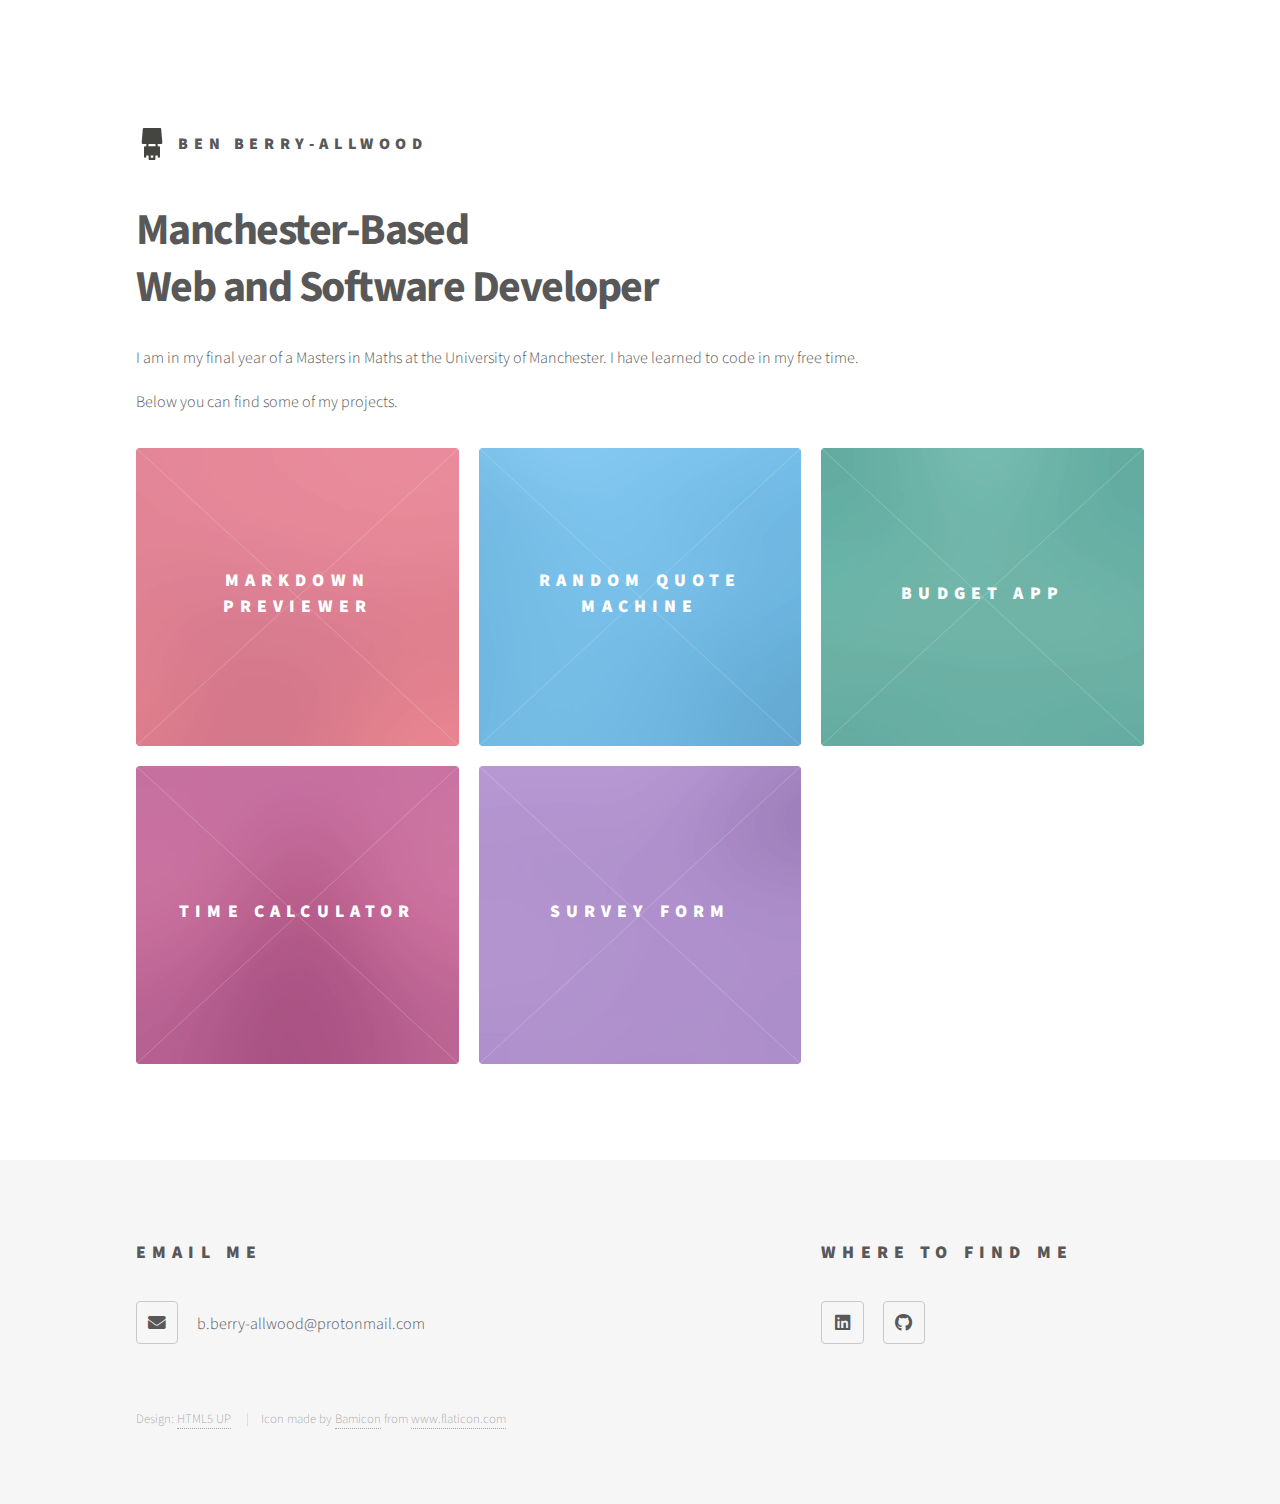
==== commit 0848a0b5: "Add random-quote-machine" ====
--- a/index.html
+++ b/index.html
@@ -9,7 +9,7 @@
         <title>Ben Berry-Allwood</title>
         <meta charset="utf-8" />
         <meta name="viewport" content="width=device-width, initial-scale=1, user-scalable=no" />
-        <!--<meta http-equiv="Content-Security-Policy" content="default-src 'self'">-->
+        <meta http-equiv="Content-Security-Policy" content="script-src 'self'">
         <link rel="stylesheet" href="assets/css/main.css" />
         <noscript><link rel="stylesheet" href="assets/css/noscript.css" /></noscript>
     </head>
@@ -55,6 +55,17 @@
                             <span class="image">
                                 <img src="images/pic02.jpg" alt="" />
                             </span>
+                            <a href="projects/random-quote-machine">
+                                <h2>Random Quote Machine</h2>
+                                <div class="content">
+                                    <p>A webpage which gives random quotes and allows you to tweet them</p>
+                                </div>
+                            </a>
+                        </article>
+                        <article class="style3">
+                            <span class="image">
+                                <img src="images/pic03.jpg" alt="" />
+                            </span>
                             <a href="projects/budget-app">
                                 <h2>Budget App</h2>
                                 <div class="content">
@@ -62,9 +73,9 @@
                                 </div>
                             </a>
                         </article>
-                        <article class="style3">
-                            <span class="image">
-                                <img src="images/pic03.jpg" alt="" />
+                        <article class="style4">
+                            <span class="image">
+                                <img src="images/pic04.jpg" alt="" />
                             </span>
                             <a href="projects/time-calculator">
                                 <h2>Time Calculator</h2>
@@ -73,9 +84,9 @@
                                 </div>
                             </a>
                         </article>
-                        <article class="style4">
-                            <span class="image">
-                                <img src="images/pic04.jpg" alt="" />
+                        <article class="style5">
+                            <span class="image">
+                                <img src="images/pic05.jpg" alt="" />
                             </span>
                             <a href="projects/survey-form">
                                 <h2>Survey Form</h2>
@@ -204,8 +215,8 @@
         </div>
 
         <!-- Scripts -->
-        <!--<script src="assets/js/jquery.min.js"></script>-->
-        <script src="https://ajax.googleapis.com/ajax/libs/jquery/3.5.1/jquery.min.js"></script>
+        <script src="assets/js/jquery.min.js"></script>
+        <!--<script src="https://ajax.googleapis.com/ajax/libs/jquery/3.5.1/jquery.min.js"></script>-->
         <script src="assets/js/browser.min.js"></script>
         <script src="assets/js/breakpoints.min.js"></script>
         <script src="assets/js/util.js"></script>
--- a/assets/css/main.css
+++ b/assets/css/main.css
@@ -1,12 +1,11 @@
-@import url(fontawesome-all.min.css);
+@charset "UTF-8";
+@import 'fontawesome-all.min.css';
 @import url("https://fonts.googleapis.com/css?family=Source+Sans+Pro:300,700,900");
-
 /*
 Phantom by HTML5 UP
 html5up.net | @ajlkn
 Free for personal and commercial use under the CCA 3.0 license (html5up.net/license)
  */
-
 html, body, div, span, applet, object,
 iframe, h1, h2, h3, h4, h5, h6, p, blockquote,
 pre, a, abbr, acronym, address, big, cite,
@@ -18,1957 +17,1563 @@
 canvas, details, embed, figure, figcaption,
 footer, header, hgroup, menu, nav, output, ruby,
 section, summary, time, mark, audio, video {
-    margin: 0;
-    padding: 0;
-    border: 0;
-    font-size: 100%;
-    font: inherit;
-    vertical-align: baseline;
+  margin: 0;
+  padding: 0;
+  border: 0;
+  font-size: 100%;
+  font: inherit;
+  vertical-align: baseline;
 }
 
 article, aside, details, figcaption, figure,
 footer, header, hgroup, menu, nav, section {
-    display: block;
+  display: block;
 }
 
 body {
-    line-height: 1;
+  line-height: 1;
 }
 
 ol, ul {
-    list-style: none;
+  list-style: none;
 }
 
 blockquote, q {
-    quotes: none;
-}
-
+  quotes: none;
+}
 blockquote:before, blockquote:after, q:before, q:after {
-    content: '';
-    content: none;
+  content: "";
+  content: none;
 }
 
 table {
-    border-collapse: collapse;
-    border-spacing: 0;
+  border-collapse: collapse;
+  border-spacing: 0;
 }
 
 body {
-    -webkit-text-size-adjust: none;
+  -webkit-text-size-adjust: none;
 }
 
 mark {
-    background-color: transparent;
-    color: inherit;
+  background-color: transparent;
+  color: inherit;
 }
 
 input::-moz-focus-inner {
-    border: 0;
-    padding: 0;
+  border: 0;
+  padding: 0;
 }
 
 input, select, textarea {
-    -moz-appearance: none;
-    -webkit-appearance: none;
-    -ms-appearance: none;
-    appearance: none;
+  -moz-appearance: none;
+  -webkit-appearance: none;
+  -ms-appearance: none;
+  appearance: none;
 }
 
 /* Basic */
-
 @-ms-viewport {
-    width: device-width;
-}
-
+  width: device-width;
+}
 body {
-    -ms-overflow-style: scrollbar;
+  -ms-overflow-style: scrollbar;
 }
 
 @media screen and (max-width: 480px) {
-
-    html, body {
-        min-width: 320px;
-    }
-
-}
-
+  html, body {
+    min-width: 320px;
+  }
+}
 html {
-    box-sizing: border-box;
+  box-sizing: border-box;
 }
 
 *, *:before, *:after {
-    box-sizing: inherit;
+  box-sizing: inherit;
 }
 
 body {
-    background: #ffffff;
-}
-
+  background: #ffffff;
+}
 body.is-preload *, body.is-preload *:before, body.is-preload *:after {
-    -moz-animation: none !important;
-    -webkit-animation: none !important;
-    -ms-animation: none !important;
-    animation: none !important;
-    -moz-transition: none !important;
-    -webkit-transition: none !important;
-    -ms-transition: none !important;
-    transition: none !important;
+  -moz-animation: none !important;
+  -webkit-animation: none !important;
+  -ms-animation: none !important;
+  animation: none !important;
+  -moz-transition: none !important;
+  -webkit-transition: none !important;
+  -ms-transition: none !important;
+  transition: none !important;
 }
 
 /* Type */
-
 body, input, select, textarea {
-    color: #585858;
-    font-family: "Source Sans Pro", Helvetica, sans-serif;
-    font-size: 16pt;
-    font-weight: 300;
-    line-height: 1.75;
-}
-
+  color: #585858;
+  font-family: "Source Sans Pro", Helvetica, sans-serif;
+  font-size: 16pt;
+  font-weight: 300;
+  line-height: 1.75;
+}
 @media screen and (max-width: 1680px) {
-
-    body, input, select, textarea {
-        font-size: 14pt;
-    }
-
-}
-
+  body, input, select, textarea {
+    font-size: 14pt;
+  }
+}
 @media screen and (max-width: 1280px) {
-
-    body, input, select, textarea {
-        font-size: 12pt;
-    }
-
+  body, input, select, textarea {
+    font-size: 12pt;
+  }
 }
 
 a {
-    -moz-transition: border-bottom-color 0.2s ease, color 0.2s ease;
-    -webkit-transition: border-bottom-color 0.2s ease, color 0.2s ease;
-    -ms-transition: border-bottom-color 0.2s ease, color 0.2s ease;
-    transition: border-bottom-color 0.2s ease, color 0.2s ease;
-    text-decoration: none;
-    color: #585858;
-    border-bottom: dotted 1px rgba(88, 88, 88, 0.5);
-}
-
+  -moz-transition: border-bottom-color 0.2s ease, color 0.2s ease;
+  -webkit-transition: border-bottom-color 0.2s ease, color 0.2s ease;
+  -ms-transition: border-bottom-color 0.2s ease, color 0.2s ease;
+  transition: border-bottom-color 0.2s ease, color 0.2s ease;
+  text-decoration: none;
+  color: #585858;
+  border-bottom: dotted 1px rgba(88, 88, 88, 0.5);
+}
 a:hover {
-    border-bottom-color: transparent;
-    color: #f2849e !important;
+  border-bottom-color: transparent;
+  color: #f2849e !important;
 }
 
 strong, b {
-    font-weight: 900;
+  font-weight: 900;
 }
 
 em, i {
-    font-style: italic;
+  font-style: italic;
 }
 
 p {
-    margin: 0 0 2em 0;
+  margin: 0 0 2em 0;
 }
 
 h1 {
-    font-size: 2.75em;
-    font-weight: 700;
-    line-height: 1.3;
+  font-size: 2.75em;
+  font-weight: 700;
+  line-height: 1.3;
+  margin: 0 0 1em 0;
+  letter-spacing: -0.035em;
+}
+h1 a {
+  color: inherit;
+}
+@media screen and (max-width: 736px) {
+  h1 {
+    font-size: 2em;
     margin: 0 0 1em 0;
-    letter-spacing: -0.035em;
-}
-
-h1 a {
-    color: inherit;
-}
-
+  }
+}
+@media screen and (max-width: 360px) {
+  h1 {
+    font-size: 1.75em;
+  }
+}
+
+h2, h3, h4, h5, h6 {
+  font-weight: 900;
+  line-height: 1.5;
+  margin: 0 0 2em 0;
+  text-transform: uppercase;
+  letter-spacing: 0.35em;
+}
+h2 a, h3 a, h4 a, h5 a, h6 a {
+  color: inherit;
+}
+
+h2 {
+  font-size: 1.1em;
+}
+
+h3 {
+  font-size: 1em;
+}
+
+h4 {
+  font-size: 0.8em;
+}
+
+h5 {
+  font-size: 0.8em;
+}
+
+h6 {
+  font-size: 0.8em;
+}
+
+@media screen and (max-width: 980px) {
+  h1 br, h2 br, h3 br, h4 br, h5 br, h6 br {
+    display: none;
+  }
+}
 @media screen and (max-width: 736px) {
-
-    h1 {
-        font-size: 2em;
-        margin: 0 0 1em 0;
-    }
-
-}
-
-@media screen and (max-width: 360px) {
-
-    h1 {
-        font-size: 1.75em;
-    }
-
-}
-
-h2, h3, h4, h5, h6 {
-    font-weight: 900;
-    line-height: 1.5;
-    margin: 0 0 2em 0;
-    text-transform: uppercase;
-    letter-spacing: 0.35em;
-}
-
-h2 a, h3 a, h4 a, h5 a, h6 a {
-    color: inherit;
-}
-
-h2 {
-    font-size: 1.1em;
-}
-
-h3 {
+  h2 {
     font-size: 1em;
-}
-
-h4 {
+  }
+
+  h3 {
     font-size: 0.8em;
-}
-
-h5 {
-    font-size: 0.8em;
-}
-
-h6 {
-    font-size: 0.8em;
-}
-
-@media screen and (max-width: 980px) {
-
-    h1 br, h2 br, h3 br, h4 br, h5 br, h6 br {
-        display: none;
-    }
-
-}
-
-@media screen and (max-width: 736px) {
-
-    h2 {
-        font-size: 1em;
-    }
-
-    h3 {
-        font-size: 0.8em;
-    }
-
-}
-
+  }
+}
 sub {
-    font-size: 0.8em;
-    position: relative;
-    top: 0.5em;
+  font-size: 0.8em;
+  position: relative;
+  top: 0.5em;
 }
 
 sup {
-    font-size: 0.8em;
-    position: relative;
-    top: -0.5em;
+  font-size: 0.8em;
+  position: relative;
+  top: -0.5em;
 }
 
 blockquote {
-    border-left: solid 4px #c9c9c9;
-    font-style: italic;
-    margin: 0 0 2em 0;
-    padding: 0.5em 0 0.5em 2em;
+  border-left: solid 4px #c9c9c9;
+  font-style: italic;
+  margin: 0 0 2em 0;
+  padding: 0.5em 0 0.5em 2em;
 }
 
 code {
-    background: rgba(144, 144, 144, 0.075);
-    border-radius: 4px;
-    border: solid 1px #c9c9c9;
-    font-family: "Courier New", monospace;
-    font-size: 0.9em;
-    margin: 0 0.25em;
-    padding: 0.25em 0.65em;
+  background: rgba(144, 144, 144, 0.075);
+  border-radius: 4px;
+  border: solid 1px #c9c9c9;
+  font-family: "Courier New", monospace;
+  font-size: 0.9em;
+  margin: 0 0.25em;
+  padding: 0.25em 0.65em;
 }
 
 pre {
-    -webkit-overflow-scrolling: touch;
-    font-family: "Courier New", monospace;
-    font-size: 0.9em;
-    margin: 0 0 2em 0;
-}
-
+  -webkit-overflow-scrolling: touch;
+  font-family: "Courier New", monospace;
+  font-size: 0.9em;
+  margin: 0 0 2em 0;
+}
 pre code {
-    display: block;
-    line-height: 1.75;
-    padding: 1em 1.5em;
-    overflow-x: auto;
+  display: block;
+  line-height: 1.75;
+  padding: 1em 1.5em;
+  overflow-x: auto;
 }
 
 hr {
-    border: 0;
-    border-bottom: solid 1px #c9c9c9;
-    margin: 2em 0;
-}
-
+  border: 0;
+  border-bottom: solid 1px #c9c9c9;
+  margin: 2em 0;
+}
 hr.major {
-    margin: 3em 0;
+  margin: 3em 0;
 }
 
 .align-left {
-    text-align: left;
+  text-align: left;
 }
 
 .align-center {
-    text-align: center;
+  text-align: center;
 }
 
 .align-right {
-    text-align: right;
+  text-align: right;
 }
 
 /* Row */
-
 .row {
+  display: flex;
+  flex-wrap: wrap;
+  box-sizing: border-box;
+  align-items: stretch;
+}
+.row > * {
+  box-sizing: border-box;
+}
+.row.gtr-uniform > * > :last-child {
+  margin-bottom: 0;
+}
+.row.aln-left {
+  justify-content: flex-start;
+}
+.row.aln-center {
+  justify-content: center;
+}
+.row.aln-right {
+  justify-content: flex-end;
+}
+.row.aln-top {
+  align-items: flex-start;
+}
+.row.aln-middle {
+  align-items: center;
+}
+.row.aln-bottom {
+  align-items: flex-end;
+}
+.row > .imp {
+  order: -1;
+}
+.row > .col-1 {
+  width: 8.3333333333%;
+}
+.row > .off-1 {
+  margin-left: 8.3333333333%;
+}
+.row > .col-2 {
+  width: 16.6666666667%;
+}
+.row > .off-2 {
+  margin-left: 16.6666666667%;
+}
+.row > .col-3 {
+  width: 25%;
+}
+.row > .off-3 {
+  margin-left: 25%;
+}
+.row > .col-4 {
+  width: 33.3333333333%;
+}
+.row > .off-4 {
+  margin-left: 33.3333333333%;
+}
+.row > .col-5 {
+  width: 41.6666666667%;
+}
+.row > .off-5 {
+  margin-left: 41.6666666667%;
+}
+.row > .col-6 {
+  width: 50%;
+}
+.row > .off-6 {
+  margin-left: 50%;
+}
+.row > .col-7 {
+  width: 58.3333333333%;
+}
+.row > .off-7 {
+  margin-left: 58.3333333333%;
+}
+.row > .col-8 {
+  width: 66.6666666667%;
+}
+.row > .off-8 {
+  margin-left: 66.6666666667%;
+}
+.row > .col-9 {
+  width: 75%;
+}
+.row > .off-9 {
+  margin-left: 75%;
+}
+.row > .col-10 {
+  width: 83.3333333333%;
+}
+.row > .off-10 {
+  margin-left: 83.3333333333%;
+}
+.row > .col-11 {
+  width: 91.6666666667%;
+}
+.row > .off-11 {
+  margin-left: 91.6666666667%;
+}
+.row > .col-12 {
+  width: 100%;
+}
+.row > .off-12 {
+  margin-left: 100%;
+}
+.row.gtr-0 {
+  margin-top: 0;
+  margin-left: 0em;
+}
+.row.gtr-0 > * {
+  padding: 0 0 0 0em;
+}
+.row.gtr-0.gtr-uniform {
+  margin-top: 0em;
+}
+.row.gtr-0.gtr-uniform > * {
+  padding-top: 0em;
+}
+.row.gtr-25 {
+  margin-top: 0;
+  margin-left: -0.5em;
+}
+.row.gtr-25 > * {
+  padding: 0 0 0 0.5em;
+}
+.row.gtr-25.gtr-uniform {
+  margin-top: -0.5em;
+}
+.row.gtr-25.gtr-uniform > * {
+  padding-top: 0.5em;
+}
+.row.gtr-50 {
+  margin-top: 0;
+  margin-left: -1em;
+}
+.row.gtr-50 > * {
+  padding: 0 0 0 1em;
+}
+.row.gtr-50.gtr-uniform {
+  margin-top: -1em;
+}
+.row.gtr-50.gtr-uniform > * {
+  padding-top: 1em;
+}
+.row {
+  margin-top: 0;
+  margin-left: -2em;
+}
+.row > * {
+  padding: 0 0 0 2em;
+}
+.row.gtr-uniform {
+  margin-top: -2em;
+}
+.row.gtr-uniform > * {
+  padding-top: 2em;
+}
+.row.gtr-150 {
+  margin-top: 0;
+  margin-left: -3em;
+}
+.row.gtr-150 > * {
+  padding: 0 0 0 3em;
+}
+.row.gtr-150.gtr-uniform {
+  margin-top: -3em;
+}
+.row.gtr-150.gtr-uniform > * {
+  padding-top: 3em;
+}
+.row.gtr-200 {
+  margin-top: 0;
+  margin-left: -4em;
+}
+.row.gtr-200 > * {
+  padding: 0 0 0 4em;
+}
+.row.gtr-200.gtr-uniform {
+  margin-top: -4em;
+}
+.row.gtr-200.gtr-uniform > * {
+  padding-top: 4em;
+}
+@media screen and (max-width: 1680px) {
+  .row {
     display: flex;
     flex-wrap: wrap;
     box-sizing: border-box;
     align-items: stretch;
-}
-
-.row > * {
+  }
+  .row > * {
     box-sizing: border-box;
-}
-
-.row.gtr-uniform > * > :last-child {
+  }
+  .row.gtr-uniform > * > :last-child {
     margin-bottom: 0;
-}
-
-.row.aln-left {
+  }
+  .row.aln-left {
     justify-content: flex-start;
-}
-
-.row.aln-center {
+  }
+  .row.aln-center {
     justify-content: center;
-}
-
-.row.aln-right {
+  }
+  .row.aln-right {
     justify-content: flex-end;
-}
-
-.row.aln-top {
+  }
+  .row.aln-top {
     align-items: flex-start;
-}
-
-.row.aln-middle {
+  }
+  .row.aln-middle {
     align-items: center;
-}
-
-.row.aln-bottom {
+  }
+  .row.aln-bottom {
     align-items: flex-end;
-}
-
-.row > .imp {
+  }
+  .row > .imp-xlarge {
     order: -1;
-}
-
-.row > .col-1 {
-    width: 8.33333%;
-}
-
-.row > .off-1 {
-    margin-left: 8.33333%;
-}
-
-.row > .col-2 {
-    width: 16.66667%;
-}
-
-.row > .off-2 {
-    margin-left: 16.66667%;
-}
-
-.row > .col-3 {
+  }
+  .row > .col-1-xlarge {
+    width: 8.3333333333%;
+  }
+  .row > .off-1-xlarge {
+    margin-left: 8.3333333333%;
+  }
+  .row > .col-2-xlarge {
+    width: 16.6666666667%;
+  }
+  .row > .off-2-xlarge {
+    margin-left: 16.6666666667%;
+  }
+  .row > .col-3-xlarge {
     width: 25%;
-}
-
-.row > .off-3 {
+  }
+  .row > .off-3-xlarge {
     margin-left: 25%;
-}
-
-.row > .col-4 {
-    width: 33.33333%;
-}
-
-.row > .off-4 {
-    margin-left: 33.33333%;
-}
-
-.row > .col-5 {
-    width: 41.66667%;
-}
-
-.row > .off-5 {
-    margin-left: 41.66667%;
-}
-
-.row > .col-6 {
+  }
+  .row > .col-4-xlarge {
+    width: 33.3333333333%;
+  }
+  .row > .off-4-xlarge {
+    margin-left: 33.3333333333%;
+  }
+  .row > .col-5-xlarge {
+    width: 41.6666666667%;
+  }
+  .row > .off-5-xlarge {
+    margin-left: 41.6666666667%;
+  }
+  .row > .col-6-xlarge {
     width: 50%;
-}
-
-.row > .off-6 {
+  }
+  .row > .off-6-xlarge {
     margin-left: 50%;
-}
-
-.row > .col-7 {
-    width: 58.33333%;
-}
-
-.row > .off-7 {
-    margin-left: 58.33333%;
-}
-
-.row > .col-8 {
-    width: 66.66667%;
-}
-
-.row > .off-8 {
-    margin-left: 66.66667%;
-}
-
-.row > .col-9 {
+  }
+  .row > .col-7-xlarge {
+    width: 58.3333333333%;
+  }
+  .row > .off-7-xlarge {
+    margin-left: 58.3333333333%;
+  }
+  .row > .col-8-xlarge {
+    width: 66.6666666667%;
+  }
+  .row > .off-8-xlarge {
+    margin-left: 66.6666666667%;
+  }
+  .row > .col-9-xlarge {
     width: 75%;
-}
-
-.row > .off-9 {
+  }
+  .row > .off-9-xlarge {
     margin-left: 75%;
-}
-
-.row > .col-10 {
-    width: 83.33333%;
-}
-
-.row > .off-10 {
-    margin-left: 83.33333%;
-}
-
-.row > .col-11 {
-    width: 91.66667%;
-}
-
-.row > .off-11 {
-    margin-left: 91.66667%;
-}
-
-.row > .col-12 {
+  }
+  .row > .col-10-xlarge {
+    width: 83.3333333333%;
+  }
+  .row > .off-10-xlarge {
+    margin-left: 83.3333333333%;
+  }
+  .row > .col-11-xlarge {
+    width: 91.6666666667%;
+  }
+  .row > .off-11-xlarge {
+    margin-left: 91.6666666667%;
+  }
+  .row > .col-12-xlarge {
     width: 100%;
-}
-
-.row > .off-12 {
+  }
+  .row > .off-12-xlarge {
     margin-left: 100%;
-}
-
-.row.gtr-0 {
+  }
+  .row.gtr-0 {
     margin-top: 0;
     margin-left: 0em;
-}
-
-.row.gtr-0 > * {
+  }
+  .row.gtr-0 > * {
     padding: 0 0 0 0em;
-}
-
-.row.gtr-0.gtr-uniform {
+  }
+  .row.gtr-0.gtr-uniform {
     margin-top: 0em;
-}
-
-.row.gtr-0.gtr-uniform > * {
+  }
+  .row.gtr-0.gtr-uniform > * {
     padding-top: 0em;
-}
-
-.row.gtr-25 {
+  }
+  .row.gtr-25 {
     margin-top: 0;
     margin-left: -0.5em;
-}
-
-.row.gtr-25 > * {
+  }
+  .row.gtr-25 > * {
     padding: 0 0 0 0.5em;
-}
-
-.row.gtr-25.gtr-uniform {
+  }
+  .row.gtr-25.gtr-uniform {
     margin-top: -0.5em;
-}
-
-.row.gtr-25.gtr-uniform > * {
+  }
+  .row.gtr-25.gtr-uniform > * {
     padding-top: 0.5em;
-}
-
-.row.gtr-50 {
+  }
+  .row.gtr-50 {
     margin-top: 0;
     margin-left: -1em;
-}
-
-.row.gtr-50 > * {
+  }
+  .row.gtr-50 > * {
     padding: 0 0 0 1em;
-}
-
-.row.gtr-50.gtr-uniform {
+  }
+  .row.gtr-50.gtr-uniform {
     margin-top: -1em;
-}
-
-.row.gtr-50.gtr-uniform > * {
+  }
+  .row.gtr-50.gtr-uniform > * {
     padding-top: 1em;
-}
-
-.row {
+  }
+  .row {
     margin-top: 0;
     margin-left: -2em;
-}
-
-.row > * {
+  }
+  .row > * {
     padding: 0 0 0 2em;
-}
-
-.row.gtr-uniform {
+  }
+  .row.gtr-uniform {
     margin-top: -2em;
-}
-
-.row.gtr-uniform > * {
+  }
+  .row.gtr-uniform > * {
     padding-top: 2em;
-}
-
-.row.gtr-150 {
+  }
+  .row.gtr-150 {
     margin-top: 0;
     margin-left: -3em;
-}
-
-.row.gtr-150 > * {
+  }
+  .row.gtr-150 > * {
     padding: 0 0 0 3em;
-}
-
-.row.gtr-150.gtr-uniform {
+  }
+  .row.gtr-150.gtr-uniform {
     margin-top: -3em;
-}
-
-.row.gtr-150.gtr-uniform > * {
+  }
+  .row.gtr-150.gtr-uniform > * {
     padding-top: 3em;
-}
-
-.row.gtr-200 {
+  }
+  .row.gtr-200 {
     margin-top: 0;
     margin-left: -4em;
-}
-
-.row.gtr-200 > * {
+  }
+  .row.gtr-200 > * {
     padding: 0 0 0 4em;
-}
-
-.row.gtr-200.gtr-uniform {
+  }
+  .row.gtr-200.gtr-uniform {
     margin-top: -4em;
-}
-
-.row.gtr-200.gtr-uniform > * {
+  }
+  .row.gtr-200.gtr-uniform > * {
     padding-top: 4em;
-}
-
-@media screen and (max-width: 1680px) {
-
-    .row {
-        display: flex;
-        flex-wrap: wrap;
-        box-sizing: border-box;
-        align-items: stretch;
-    }
-
-    .row > * {
-        box-sizing: border-box;
-    }
-
-    .row.gtr-uniform > * > :last-child {
-        margin-bottom: 0;
-    }
-
-    .row.aln-left {
-        justify-content: flex-start;
-    }
-
-    .row.aln-center {
-        justify-content: center;
-    }
-
-    .row.aln-right {
-        justify-content: flex-end;
-    }
-
-    .row.aln-top {
-        align-items: flex-start;
-    }
-
-    .row.aln-middle {
-        align-items: center;
-    }
-
-    .row.aln-bottom {
-        align-items: flex-end;
-    }
-
-    .row > .imp-xlarge {
-        order: -1;
-    }
-
-    .row > .col-1-xlarge {
-        width: 8.33333%;
-    }
-
-    .row > .off-1-xlarge {
-        margin-left: 8.33333%;
-    }
-
-    .row > .col-2-xlarge {
-        width: 16.66667%;
-    }
-
-    .row > .off-2-xlarge {
-        margin-left: 16.66667%;
-    }
-
-    .row > .col-3-xlarge {
-        width: 25%;
-    }
-
-    .row > .off-3-xlarge {
-        margin-left: 25%;
-    }
-
-    .row > .col-4-xlarge {
-        width: 33.33333%;
-    }
-
-    .row > .off-4-xlarge {
-        margin-left: 33.33333%;
-    }
-
-    .row > .col-5-xlarge {
-        width: 41.66667%;
-    }
-
-    .row > .off-5-xlarge {
-        margin-left: 41.66667%;
-    }
-
-    .row > .col-6-xlarge {
-        width: 50%;
-    }
-
-    .row > .off-6-xlarge {
-        margin-left: 50%;
-    }
-
-    .row > .col-7-xlarge {
-        width: 58.33333%;
-    }
-
-    .row > .off-7-xlarge {
-        margin-left: 58.33333%;
-    }
-
-    .row > .col-8-xlarge {
-        width: 66.66667%;
-    }
-
-    .row > .off-8-xlarge {
-        margin-left: 66.66667%;
-    }
-
-    .row > .col-9-xlarge {
-        width: 75%;
-    }
-
-    .row > .off-9-xlarge {
-        margin-left: 75%;
-    }
-
-    .row > .col-10-xlarge {
-        width: 83.33333%;
-    }
-
-    .row > .off-10-xlarge {
-        margin-left: 83.33333%;
-    }
-
-    .row > .col-11-xlarge {
-        width: 91.66667%;
-    }
-
-    .row > .off-11-xlarge {
-        margin-left: 91.66667%;
-    }
-
-    .row > .col-12-xlarge {
-        width: 100%;
-    }
-
-    .row > .off-12-xlarge {
-        margin-left: 100%;
-    }
-
-    .row.gtr-0 {
-        margin-top: 0;
-        margin-left: 0em;
-    }
-
-    .row.gtr-0 > * {
-        padding: 0 0 0 0em;
-    }
-
-    .row.gtr-0.gtr-uniform {
-        margin-top: 0em;
-    }
-
-    .row.gtr-0.gtr-uniform > * {
-        padding-top: 0em;
-    }
-
-    .row.gtr-25 {
-        margin-top: 0;
-        margin-left: -0.5em;
-    }
-
-    .row.gtr-25 > * {
-        padding: 0 0 0 0.5em;
-    }
-
-    .row.gtr-25.gtr-uniform {
-        margin-top: -0.5em;
-    }
-
-    .row.gtr-25.gtr-uniform > * {
-        padding-top: 0.5em;
-    }
-
-    .row.gtr-50 {
-        margin-top: 0;
-        margin-left: -1em;
-    }
-
-    .row.gtr-50 > * {
-        padding: 0 0 0 1em;
-    }
-
-    .row.gtr-50.gtr-uniform {
-        margin-top: -1em;
-    }
-
-    .row.gtr-50.gtr-uniform > * {
-        padding-top: 1em;
-    }
-
-    .row {
-        margin-top: 0;
-        margin-left: -2em;
-    }
-
-    .row > * {
-        padding: 0 0 0 2em;
-    }
-
-    .row.gtr-uniform {
-        margin-top: -2em;
-    }
-
-    .row.gtr-uniform > * {
-        padding-top: 2em;
-    }
-
-    .row.gtr-150 {
-        margin-top: 0;
-        margin-left: -3em;
-    }
-
-    .row.gtr-150 > * {
-        padding: 0 0 0 3em;
-    }
-
-    .row.gtr-150.gtr-uniform {
-        margin-top: -3em;
-    }
-
-    .row.gtr-150.gtr-uniform > * {
-        padding-top: 3em;
-    }
-
-    .row.gtr-200 {
-        margin-top: 0;
-        margin-left: -4em;
-    }
-
-    .row.gtr-200 > * {
-        padding: 0 0 0 4em;
-    }
-
-    .row.gtr-200.gtr-uniform {
-        margin-top: -4em;
-    }
-
-    .row.gtr-200.gtr-uniform > * {
-        padding-top: 4em;
-    }
-
-}
-
+  }
+}
 @media screen and (max-width: 1280px) {
-
-    .row {
-        display: flex;
-        flex-wrap: wrap;
-        box-sizing: border-box;
-        align-items: stretch;
-    }
-
-    .row > * {
-        box-sizing: border-box;
-    }
-
-    .row.gtr-uniform > * > :last-child {
-        margin-bottom: 0;
-    }
-
-    .row.aln-left {
-        justify-content: flex-start;
-    }
-
-    .row.aln-center {
-        justify-content: center;
-    }
-
-    .row.aln-right {
-        justify-content: flex-end;
-    }
-
-    .row.aln-top {
-        align-items: flex-start;
-    }
-
-    .row.aln-middle {
-        align-items: center;
-    }
-
-    .row.aln-bottom {
-        align-items: flex-end;
-    }
-
-    .row > .imp-large {
-        order: -1;
-    }
-
-    .row > .col-1-large {
-        width: 8.33333%;
-    }
-
-    .row > .off-1-large {
-        margin-left: 8.33333%;
-    }
-
-    .row > .col-2-large {
-        width: 16.66667%;
-    }
-
-    .row > .off-2-large {
-        margin-left: 16.66667%;
-    }
-
-    .row > .col-3-large {
-        width: 25%;
-    }
-
-    .row > .off-3-large {
-        margin-left: 25%;
-    }
-
-    .row > .col-4-large {
-        width: 33.33333%;
-    }
-
-    .row > .off-4-large {
-        margin-left: 33.33333%;
-    }
-
-    .row > .col-5-large {
-        width: 41.66667%;
-    }
-
-    .row > .off-5-large {
-        margin-left: 41.66667%;
-    }
-
-    .row > .col-6-large {
-        width: 50%;
-    }
-
-    .row > .off-6-large {
-        margin-left: 50%;
-    }
-
-    .row > .col-7-large {
-        width: 58.33333%;
-    }
-
-    .row > .off-7-large {
-        margin-left: 58.33333%;
-    }
-
-    .row > .col-8-large {
-        width: 66.66667%;
-    }
-
-    .row > .off-8-large {
-        margin-left: 66.66667%;
-    }
-
-    .row > .col-9-large {
-        width: 75%;
-    }
-
-    .row > .off-9-large {
-        margin-left: 75%;
-    }
-
-    .row > .col-10-large {
-        width: 83.33333%;
-    }
-
-    .row > .off-10-large {
-        margin-left: 83.33333%;
-    }
-
-    .row > .col-11-large {
-        width: 91.66667%;
-    }
-
-    .row > .off-11-large {
-        margin-left: 91.66667%;
-    }
-
-    .row > .col-12-large {
-        width: 100%;
-    }
-
-    .row > .off-12-large {
-        margin-left: 100%;
-    }
-
-    .row.gtr-0 {
-        margin-top: 0;
-        margin-left: 0em;
-    }
-
-    .row.gtr-0 > * {
-        padding: 0 0 0 0em;
-    }
-
-    .row.gtr-0.gtr-uniform {
-        margin-top: 0em;
-    }
-
-    .row.gtr-0.gtr-uniform > * {
-        padding-top: 0em;
-    }
-
-    .row.gtr-25 {
-        margin-top: 0;
-        margin-left: -0.5em;
-    }
-
-    .row.gtr-25 > * {
-        padding: 0 0 0 0.5em;
-    }
-
-    .row.gtr-25.gtr-uniform {
-        margin-top: -0.5em;
-    }
-
-    .row.gtr-25.gtr-uniform > * {
-        padding-top: 0.5em;
-    }
-
-    .row.gtr-50 {
-        margin-top: 0;
-        margin-left: -1em;
-    }
-
-    .row.gtr-50 > * {
-        padding: 0 0 0 1em;
-    }
-
-    .row.gtr-50.gtr-uniform {
-        margin-top: -1em;
-    }
-
-    .row.gtr-50.gtr-uniform > * {
-        padding-top: 1em;
-    }
-
-    .row {
-        margin-top: 0;
-        margin-left: -2em;
-    }
-
-    .row > * {
-        padding: 0 0 0 2em;
-    }
-
-    .row.gtr-uniform {
-        margin-top: -2em;
-    }
-
-    .row.gtr-uniform > * {
-        padding-top: 2em;
-    }
-
-    .row.gtr-150 {
-        margin-top: 0;
-        margin-left: -3em;
-    }
-
-    .row.gtr-150 > * {
-        padding: 0 0 0 3em;
-    }
-
-    .row.gtr-150.gtr-uniform {
-        margin-top: -3em;
-    }
-
-    .row.gtr-150.gtr-uniform > * {
-        padding-top: 3em;
-    }
-
-    .row.gtr-200 {
-        margin-top: 0;
-        margin-left: -4em;
-    }
-
-    .row.gtr-200 > * {
-        padding: 0 0 0 4em;
-    }
-
-    .row.gtr-200.gtr-uniform {
-        margin-top: -4em;
-    }
-
-    .row.gtr-200.gtr-uniform > * {
-        padding-top: 4em;
-    }
-
-}
-
+  .row {
+    display: flex;
+    flex-wrap: wrap;
+    box-sizing: border-box;
+    align-items: stretch;
+  }
+  .row > * {
+    box-sizing: border-box;
+  }
+  .row.gtr-uniform > * > :last-child {
+    margin-bottom: 0;
+  }
+  .row.aln-left {
+    justify-content: flex-start;
+  }
+  .row.aln-center {
+    justify-content: center;
+  }
+  .row.aln-right {
+    justify-content: flex-end;
+  }
+  .row.aln-top {
+    align-items: flex-start;
+  }
+  .row.aln-middle {
+    align-items: center;
+  }
+  .row.aln-bottom {
+    align-items: flex-end;
+  }
+  .row > .imp-large {
+    order: -1;
+  }
+  .row > .col-1-large {
+    width: 8.3333333333%;
+  }
+  .row > .off-1-large {
+    margin-left: 8.3333333333%;
+  }
+  .row > .col-2-large {
+    width: 16.6666666667%;
+  }
+  .row > .off-2-large {
+    margin-left: 16.6666666667%;
+  }
+  .row > .col-3-large {
+    width: 25%;
+  }
+  .row > .off-3-large {
+    margin-left: 25%;
+  }
+  .row > .col-4-large {
+    width: 33.3333333333%;
+  }
+  .row > .off-4-large {
+    margin-left: 33.3333333333%;
+  }
+  .row > .col-5-large {
+    width: 41.6666666667%;
+  }
+  .row > .off-5-large {
+    margin-left: 41.6666666667%;
+  }
+  .row > .col-6-large {
+    width: 50%;
+  }
+  .row > .off-6-large {
+    margin-left: 50%;
+  }
+  .row > .col-7-large {
+    width: 58.3333333333%;
+  }
+  .row > .off-7-large {
+    margin-left: 58.3333333333%;
+  }
+  .row > .col-8-large {
+    width: 66.6666666667%;
+  }
+  .row > .off-8-large {
+    margin-left: 66.6666666667%;
+  }
+  .row > .col-9-large {
+    width: 75%;
+  }
+  .row > .off-9-large {
+    margin-left: 75%;
+  }
+  .row > .col-10-large {
+    width: 83.3333333333%;
+  }
+  .row > .off-10-large {
+    margin-left: 83.3333333333%;
+  }
+  .row > .col-11-large {
+    width: 91.6666666667%;
+  }
+  .row > .off-11-large {
+    margin-left: 91.6666666667%;
+  }
+  .row > .col-12-large {
+    width: 100%;
+  }
+  .row > .off-12-large {
+    margin-left: 100%;
+  }
+  .row.gtr-0 {
+    margin-top: 0;
+    margin-left: 0em;
+  }
+  .row.gtr-0 > * {
+    padding: 0 0 0 0em;
+  }
+  .row.gtr-0.gtr-uniform {
+    margin-top: 0em;
+  }
+  .row.gtr-0.gtr-uniform > * {
+    padding-top: 0em;
+  }
+  .row.gtr-25 {
+    margin-top: 0;
+    margin-left: -0.5em;
+  }
+  .row.gtr-25 > * {
+    padding: 0 0 0 0.5em;
+  }
+  .row.gtr-25.gtr-uniform {
+    margin-top: -0.5em;
+  }
+  .row.gtr-25.gtr-uniform > * {
+    padding-top: 0.5em;
+  }
+  .row.gtr-50 {
+    margin-top: 0;
+    margin-left: -1em;
+  }
+  .row.gtr-50 > * {
+    padding: 0 0 0 1em;
+  }
+  .row.gtr-50.gtr-uniform {
+    margin-top: -1em;
+  }
+  .row.gtr-50.gtr-uniform > * {
+    padding-top: 1em;
+  }
+  .row {
+    margin-top: 0;
+    margin-left: -2em;
+  }
+  .row > * {
+    padding: 0 0 0 2em;
+  }
+  .row.gtr-uniform {
+    margin-top: -2em;
+  }
+  .row.gtr-uniform > * {
+    padding-top: 2em;
+  }
+  .row.gtr-150 {
+    margin-top: 0;
+    margin-left: -3em;
+  }
+  .row.gtr-150 > * {
+    padding: 0 0 0 3em;
+  }
+  .row.gtr-150.gtr-uniform {
+    margin-top: -3em;
+  }
+  .row.gtr-150.gtr-uniform > * {
+    padding-top: 3em;
+  }
+  .row.gtr-200 {
+    margin-top: 0;
+    margin-left: -4em;
+  }
+  .row.gtr-200 > * {
+    padding: 0 0 0 4em;
+  }
+  .row.gtr-200.gtr-uniform {
+    margin-top: -4em;
+  }
+  .row.gtr-200.gtr-uniform > * {
+    padding-top: 4em;
+  }
+}
 @media screen and (max-width: 980px) {
-
-    .row {
-        display: flex;
-        flex-wrap: wrap;
-        box-sizing: border-box;
-        align-items: stretch;
-    }
-
-    .row > * {
-        box-sizing: border-box;
-    }
-
-    .row.gtr-uniform > * > :last-child {
-        margin-bottom: 0;
-    }
-
-    .row.aln-left {
-        justify-content: flex-start;
-    }
-
-    .row.aln-center {
-        justify-content: center;
-    }
-
-    .row.aln-right {
-        justify-content: flex-end;
-    }
-
-    .row.aln-top {
-        align-items: flex-start;
-    }
-
-    .row.aln-middle {
-        align-items: center;
-    }
-
-    .row.aln-bottom {
-        align-items: flex-end;
-    }
-
-    .row > .imp-medium {
-        order: -1;
-    }
-
-    .row > .col-1-medium {
-        width: 8.33333%;
-    }
-
-    .row > .off-1-medium {
-        margin-left: 8.33333%;
-    }
-
-    .row > .col-2-medium {
-        width: 16.66667%;
-    }
-
-    .row > .off-2-medium {
-        margin-left: 16.66667%;
-    }
-
-    .row > .col-3-medium {
-        width: 25%;
-    }
-
-    .row > .off-3-medium {
-        margin-left: 25%;
-    }
-
-    .row > .col-4-medium {
-        width: 33.33333%;
-    }
-
-    .row > .off-4-medium {
-        margin-left: 33.33333%;
-    }
-
-    .row > .col-5-medium {
-        width: 41.66667%;
-    }
-
-    .row > .off-5-medium {
-        margin-left: 41.66667%;
-    }
-
-    .row > .col-6-medium {
-        width: 50%;
-    }
-
-    .row > .off-6-medium {
-        margin-left: 50%;
-    }
-
-    .row > .col-7-medium {
-        width: 58.33333%;
-    }
-
-    .row > .off-7-medium {
-        margin-left: 58.33333%;
-    }
-
-    .row > .col-8-medium {
-        width: 66.66667%;
-    }
-
-    .row > .off-8-medium {
-        margin-left: 66.66667%;
-    }
-
-    .row > .col-9-medium {
-        width: 75%;
-    }
-
-    .row > .off-9-medium {
-        margin-left: 75%;
-    }
-
-    .row > .col-10-medium {
-        width: 83.33333%;
-    }
-
-    .row > .off-10-medium {
-        margin-left: 83.33333%;
-    }
-
-    .row > .col-11-medium {
-        width: 91.66667%;
-    }
-
-    .row > .off-11-medium {
-        margin-left: 91.66667%;
-    }
-
-    .row > .col-12-medium {
-        width: 100%;
-    }
-
-    .row > .off-12-medium {
-        margin-left: 100%;
-    }
-
-    .row.gtr-0 {
-        margin-top: 0;
-        margin-left: 0em;
-    }
-
-    .row.gtr-0 > * {
-        padding: 0 0 0 0em;
-    }
-
-    .row.gtr-0.gtr-uniform {
-        margin-top: 0em;
-    }
-
-    .row.gtr-0.gtr-uniform > * {
-        padding-top: 0em;
-    }
-
-    .row.gtr-25 {
-        margin-top: 0;
-        margin-left: -0.375em;
-    }
-
-    .row.gtr-25 > * {
-        padding: 0 0 0 0.375em;
-    }
-
-    .row.gtr-25.gtr-uniform {
-        margin-top: -0.375em;
-    }
-
-    .row.gtr-25.gtr-uniform > * {
-        padding-top: 0.375em;
-    }
-
-    .row.gtr-50 {
-        margin-top: 0;
-        margin-left: -0.75em;
-    }
-
-    .row.gtr-50 > * {
-        padding: 0 0 0 0.75em;
-    }
-
-    .row.gtr-50.gtr-uniform {
-        margin-top: -0.75em;
-    }
-
-    .row.gtr-50.gtr-uniform > * {
-        padding-top: 0.75em;
-    }
-
-    .row {
-        margin-top: 0;
-        margin-left: -1.5em;
-    }
-
-    .row > * {
-        padding: 0 0 0 1.5em;
-    }
-
-    .row.gtr-uniform {
-        margin-top: -1.5em;
-    }
-
-    .row.gtr-uniform > * {
-        padding-top: 1.5em;
-    }
-
-    .row.gtr-150 {
-        margin-top: 0;
-        margin-left: -2.25em;
-    }
-
-    .row.gtr-150 > * {
-        padding: 0 0 0 2.25em;
-    }
-
-    .row.gtr-150.gtr-uniform {
-        margin-top: -2.25em;
-    }
-
-    .row.gtr-150.gtr-uniform > * {
-        padding-top: 2.25em;
-    }
-
-    .row.gtr-200 {
-        margin-top: 0;
-        margin-left: -3em;
-    }
-
-    .row.gtr-200 > * {
-        padding: 0 0 0 3em;
-    }
-
-    .row.gtr-200.gtr-uniform {
-        margin-top: -3em;
-    }
-
-    .row.gtr-200.gtr-uniform > * {
-        padding-top: 3em;
-    }
-
-}
-
+  .row {
+    display: flex;
+    flex-wrap: wrap;
+    box-sizing: border-box;
+    align-items: stretch;
+  }
+  .row > * {
+    box-sizing: border-box;
+  }
+  .row.gtr-uniform > * > :last-child {
+    margin-bottom: 0;
+  }
+  .row.aln-left {
+    justify-content: flex-start;
+  }
+  .row.aln-center {
+    justify-content: center;
+  }
+  .row.aln-right {
+    justify-content: flex-end;
+  }
+  .row.aln-top {
+    align-items: flex-start;
+  }
+  .row.aln-middle {
+    align-items: center;
+  }
+  .row.aln-bottom {
+    align-items: flex-end;
+  }
+  .row > .imp-medium {
+    order: -1;
+  }
+  .row > .col-1-medium {
+    width: 8.3333333333%;
+  }
+  .row > .off-1-medium {
+    margin-left: 8.3333333333%;
+  }
+  .row > .col-2-medium {
+    width: 16.6666666667%;
+  }
+  .row > .off-2-medium {
+    margin-left: 16.6666666667%;
+  }
+  .row > .col-3-medium {
+    width: 25%;
+  }
+  .row > .off-3-medium {
+    margin-left: 25%;
+  }
+  .row > .col-4-medium {
+    width: 33.3333333333%;
+  }
+  .row > .off-4-medium {
+    margin-left: 33.3333333333%;
+  }
+  .row > .col-5-medium {
+    width: 41.6666666667%;
+  }
+  .row > .off-5-medium {
+    margin-left: 41.6666666667%;
+  }
+  .row > .col-6-medium {
+    width: 50%;
+  }
+  .row > .off-6-medium {
+    margin-left: 50%;
+  }
+  .row > .col-7-medium {
+    width: 58.3333333333%;
+  }
+  .row > .off-7-medium {
+    margin-left: 58.3333333333%;
+  }
+  .row > .col-8-medium {
+    width: 66.6666666667%;
+  }
+  .row > .off-8-medium {
+    margin-left: 66.6666666667%;
+  }
+  .row > .col-9-medium {
+    width: 75%;
+  }
+  .row > .off-9-medium {
+    margin-left: 75%;
+  }
+  .row > .col-10-medium {
+    width: 83.3333333333%;
+  }
+  .row > .off-10-medium {
+    margin-left: 83.3333333333%;
+  }
+  .row > .col-11-medium {
+    width: 91.6666666667%;
+  }
+  .row > .off-11-medium {
+    margin-left: 91.6666666667%;
+  }
+  .row > .col-12-medium {
+    width: 100%;
+  }
+  .row > .off-12-medium {
+    margin-left: 100%;
+  }
+  .row.gtr-0 {
+    margin-top: 0;
+    margin-left: 0em;
+  }
+  .row.gtr-0 > * {
+    padding: 0 0 0 0em;
+  }
+  .row.gtr-0.gtr-uniform {
+    margin-top: 0em;
+  }
+  .row.gtr-0.gtr-uniform > * {
+    padding-top: 0em;
+  }
+  .row.gtr-25 {
+    margin-top: 0;
+    margin-left: -0.375em;
+  }
+  .row.gtr-25 > * {
+    padding: 0 0 0 0.375em;
+  }
+  .row.gtr-25.gtr-uniform {
+    margin-top: -0.375em;
+  }
+  .row.gtr-25.gtr-uniform > * {
+    padding-top: 0.375em;
+  }
+  .row.gtr-50 {
+    margin-top: 0;
+    margin-left: -0.75em;
+  }
+  .row.gtr-50 > * {
+    padding: 0 0 0 0.75em;
+  }
+  .row.gtr-50.gtr-uniform {
+    margin-top: -0.75em;
+  }
+  .row.gtr-50.gtr-uniform > * {
+    padding-top: 0.75em;
+  }
+  .row {
+    margin-top: 0;
+    margin-left: -1.5em;
+  }
+  .row > * {
+    padding: 0 0 0 1.5em;
+  }
+  .row.gtr-uniform {
+    margin-top: -1.5em;
+  }
+  .row.gtr-uniform > * {
+    padding-top: 1.5em;
+  }
+  .row.gtr-150 {
+    margin-top: 0;
+    margin-left: -2.25em;
+  }
+  .row.gtr-150 > * {
+    padding: 0 0 0 2.25em;
+  }
+  .row.gtr-150.gtr-uniform {
+    margin-top: -2.25em;
+  }
+  .row.gtr-150.gtr-uniform > * {
+    padding-top: 2.25em;
+  }
+  .row.gtr-200 {
+    margin-top: 0;
+    margin-left: -3em;
+  }
+  .row.gtr-200 > * {
+    padding: 0 0 0 3em;
+  }
+  .row.gtr-200.gtr-uniform {
+    margin-top: -3em;
+  }
+  .row.gtr-200.gtr-uniform > * {
+    padding-top: 3em;
+  }
+}
 @media screen and (max-width: 736px) {
-
-    .row {
-        display: flex;
-        flex-wrap: wrap;
-        box-sizing: border-box;
-        align-items: stretch;
-    }
-
-    .row > * {
-        box-sizing: border-box;
-    }
-
-    .row.gtr-uniform > * > :last-child {
-        margin-bottom: 0;
-    }
-
-    .row.aln-left {
-        justify-content: flex-start;
-    }
-
-    .row.aln-center {
-        justify-content: center;
-    }
-
-    .row.aln-right {
-        justify-content: flex-end;
-    }
-
-    .row.aln-top {
-        align-items: flex-start;
-    }
-
-    .row.aln-middle {
-        align-items: center;
-    }
-
-    .row.aln-bottom {
-        align-items: flex-end;
-    }
-
-    .row > .imp-small {
-        order: -1;
-    }
-
-    .row > .col-1-small {
-        width: 8.33333%;
-    }
-
-    .row > .off-1-small {
-        margin-left: 8.33333%;
-    }
-
-    .row > .col-2-small {
-        width: 16.66667%;
-    }
-
-    .row > .off-2-small {
-        margin-left: 16.66667%;
-    }
-
-    .row > .col-3-small {
-        width: 25%;
-    }
-
-    .row > .off-3-small {
-        margin-left: 25%;
-    }
-
-    .row > .col-4-small {
-        width: 33.33333%;
-    }
-
-    .row > .off-4-small {
-        margin-left: 33.33333%;
-    }
-
-    .row > .col-5-small {
-        width: 41.66667%;
-    }
-
-    .row > .off-5-small {
-        margin-left: 41.66667%;
-    }
-
-    .row > .col-6-small {
-        width: 50%;
-    }
-
-    .row > .off-6-small {
-        margin-left: 50%;
-    }
-
-    .row > .col-7-small {
-        width: 58.33333%;
-    }
-
-    .row > .off-7-small {
-        margin-left: 58.33333%;
-    }
-
-    .row > .col-8-small {
-        width: 66.66667%;
-    }
-
-    .row > .off-8-small {
-        margin-left: 66.66667%;
-    }
-
-    .row > .col-9-small {
-        width: 75%;
-    }
-
-    .row > .off-9-small {
-        margin-left: 75%;
-    }
-
-    .row > .col-10-small {
-        width: 83.33333%;
-    }
-
-    .row > .off-10-small {
-        margin-left: 83.33333%;
-    }
-
-    .row > .col-11-small {
-        width: 91.66667%;
-    }
-
-    .row > .off-11-small {
-        margin-left: 91.66667%;
-    }
-
-    .row > .col-12-small {
-        width: 100%;
-    }
-
-    .row > .off-12-small {
-        margin-left: 100%;
-    }
-
-    .row.gtr-0 {
-        margin-top: 0;
-        margin-left: 0em;
-    }
-
-    .row.gtr-0 > * {
-        padding: 0 0 0 0em;
-    }
-
-    .row.gtr-0.gtr-uniform {
-        margin-top: 0em;
-    }
-
-    .row.gtr-0.gtr-uniform > * {
-        padding-top: 0em;
-    }
-
-    .row.gtr-25 {
-        margin-top: 0;
-        margin-left: -0.25em;
-    }
-
-    .row.gtr-25 > * {
-        padding: 0 0 0 0.25em;
-    }
-
-    .row.gtr-25.gtr-uniform {
-        margin-top: -0.25em;
-    }
-
-    .row.gtr-25.gtr-uniform > * {
-        padding-top: 0.25em;
-    }
-
-    .row.gtr-50 {
-        margin-top: 0;
-        margin-left: -0.5em;
-    }
-
-    .row.gtr-50 > * {
-        padding: 0 0 0 0.5em;
-    }
-
-    .row.gtr-50.gtr-uniform {
-        margin-top: -0.5em;
-    }
-
-    .row.gtr-50.gtr-uniform > * {
-        padding-top: 0.5em;
-    }
-
-    .row {
-        margin-top: 0;
-        margin-left: -1em;
-    }
-
-    .row > * {
-        padding: 0 0 0 1em;
-    }
-
-    .row.gtr-uniform {
-        margin-top: -1em;
-    }
-
-    .row.gtr-uniform > * {
-        padding-top: 1em;
-    }
-
-    .row.gtr-150 {
-        margin-top: 0;
-        margin-left: -1.5em;
-    }
-
-    .row.gtr-150 > * {
-        padding: 0 0 0 1.5em;
-    }
-
-    .row.gtr-150.gtr-uniform {
-        margin-top: -1.5em;
-    }
-
-    .row.gtr-150.gtr-uniform > * {
-        padding-top: 1.5em;
-    }
-
-    .row.gtr-200 {
-        margin-top: 0;
-        margin-left: -2em;
-    }
-
-    .row.gtr-200 > * {
-        padding: 0 0 0 2em;
-    }
-
-    .row.gtr-200.gtr-uniform {
-        margin-top: -2em;
-    }
-
-    .row.gtr-200.gtr-uniform > * {
-        padding-top: 2em;
-    }
-
-}
-
+  .row {
+    display: flex;
+    flex-wrap: wrap;
+    box-sizing: border-box;
+    align-items: stretch;
+  }
+  .row > * {
+    box-sizing: border-box;
+  }
+  .row.gtr-uniform > * > :last-child {
+    margin-bottom: 0;
+  }
+  .row.aln-left {
+    justify-content: flex-start;
+  }
+  .row.aln-center {
+    justify-content: center;
+  }
+  .row.aln-right {
+    justify-content: flex-end;
+  }
+  .row.aln-top {
+    align-items: flex-start;
+  }
+  .row.aln-middle {
+    align-items: center;
+  }
+  .row.aln-bottom {
+    align-items: flex-end;
+  }
+  .row > .imp-small {
+    order: -1;
+  }
+  .row > .col-1-small {
+    width: 8.3333333333%;
+  }
+  .row > .off-1-small {
+    margin-left: 8.3333333333%;
+  }
+  .row > .col-2-small {
+    width: 16.6666666667%;
+  }
+  .row > .off-2-small {
+    margin-left: 16.6666666667%;
+  }
+  .row > .col-3-small {
+    width: 25%;
+  }
+  .row > .off-3-small {
+    margin-left: 25%;
+  }
+  .row > .col-4-small {
+    width: 33.3333333333%;
+  }
+  .row > .off-4-small {
+    margin-left: 33.3333333333%;
+  }
+  .row > .col-5-small {
+    width: 41.6666666667%;
+  }
+  .row > .off-5-small {
+    margin-left: 41.6666666667%;
+  }
+  .row > .col-6-small {
+    width: 50%;
+  }
+  .row > .off-6-small {
+    margin-left: 50%;
+  }
+  .row > .col-7-small {
+    width: 58.3333333333%;
+  }
+  .row > .off-7-small {
+    margin-left: 58.3333333333%;
+  }
+  .row > .col-8-small {
+    width: 66.6666666667%;
+  }
+  .row > .off-8-small {
+    margin-left: 66.6666666667%;
+  }
+  .row > .col-9-small {
+    width: 75%;
+  }
+  .row > .off-9-small {
+    margin-left: 75%;
+  }
+  .row > .col-10-small {
+    width: 83.3333333333%;
+  }
+  .row > .off-10-small {
+    margin-left: 83.3333333333%;
+  }
+  .row > .col-11-small {
+    width: 91.6666666667%;
+  }
+  .row > .off-11-small {
+    margin-left: 91.6666666667%;
+  }
+  .row > .col-12-small {
+    width: 100%;
+  }
+  .row > .off-12-small {
+    margin-left: 100%;
+  }
+  .row.gtr-0 {
+    margin-top: 0;
+    margin-left: 0em;
+  }
+  .row.gtr-0 > * {
+    padding: 0 0 0 0em;
+  }
+  .row.gtr-0.gtr-uniform {
+    margin-top: 0em;
+  }
+  .row.gtr-0.gtr-uniform > * {
+    padding-top: 0em;
+  }
+  .row.gtr-25 {
+    margin-top: 0;
+    margin-left: -0.25em;
+  }
+  .row.gtr-25 > * {
+    padding: 0 0 0 0.25em;
+  }
+  .row.gtr-25.gtr-uniform {
+    margin-top: -0.25em;
+  }
+  .row.gtr-25.gtr-uniform > * {
+    padding-top: 0.25em;
+  }
+  .row.gtr-50 {
+    margin-top: 0;
+    margin-left: -0.5em;
+  }
+  .row.gtr-50 > * {
+    padding: 0 0 0 0.5em;
+  }
+  .row.gtr-50.gtr-uniform {
+    margin-top: -0.5em;
+  }
+  .row.gtr-50.gtr-uniform > * {
+    padding-top: 0.5em;
+  }
+  .row {
+    margin-top: 0;
+    margin-left: -1em;
+  }
+  .row > * {
+    padding: 0 0 0 1em;
+  }
+  .row.gtr-uniform {
+    margin-top: -1em;
+  }
+  .row.gtr-uniform > * {
+    padding-top: 1em;
+  }
+  .row.gtr-150 {
+    margin-top: 0;
+    margin-left: -1.5em;
+  }
+  .row.gtr-150 > * {
+    padding: 0 0 0 1.5em;
+  }
+  .row.gtr-150.gtr-uniform {
+    margin-top: -1.5em;
+  }
+  .row.gtr-150.gtr-uniform > * {
+    padding-top: 1.5em;
+  }
+  .row.gtr-200 {
+    margin-top: 0;
+    margin-left: -2em;
+  }
+  .row.gtr-200 > * {
+    padding: 0 0 0 2em;
+  }
+  .row.gtr-200.gtr-uniform {
+    margin-top: -2em;
+  }
+  .row.gtr-200.gtr-uniform > * {
+    padding-top: 2em;
+  }
+}
 @media screen and (max-width: 480px) {
-
-    .row {
-        display: flex;
-        flex-wrap: wrap;
-        box-sizing: border-box;
-        align-items: stretch;
-    }
-
-    .row > * {
-        box-sizing: border-box;
-    }
-
-    .row.gtr-uniform > * > :last-child {
-        margin-bottom: 0;
-    }
-
-    .row.aln-left {
-        justify-content: flex-start;
-    }
-
-    .row.aln-center {
-        justify-content: center;
-    }
-
-    .row.aln-right {
-        justify-content: flex-end;
-    }
-
-    .row.aln-top {
-        align-items: flex-start;
-    }
-
-    .row.aln-middle {
-        align-items: center;
-    }
-
-    .row.aln-bottom {
-        align-items: flex-end;
-    }
-
-    .row > .imp-xsmall {
-        order: -1;
-    }
-
-    .row > .col-1-xsmall {
-        width: 8.33333%;
-    }
-
-    .row > .off-1-xsmall {
-        margin-left: 8.33333%;
-    }
-
-    .row > .col-2-xsmall {
-        width: 16.66667%;
-    }
-
-    .row > .off-2-xsmall {
-        margin-left: 16.66667%;
-    }
-
-    .row > .col-3-xsmall {
-        width: 25%;
-    }
-
-    .row > .off-3-xsmall {
-        margin-left: 25%;
-    }
-
-    .row > .col-4-xsmall {
-        width: 33.33333%;
-    }
-
-    .row > .off-4-xsmall {
-        margin-left: 33.33333%;
-    }
-
-    .row > .col-5-xsmall {
-        width: 41.66667%;
-    }
-
-    .row > .off-5-xsmall {
-        margin-left: 41.66667%;
-    }
-
-    .row > .col-6-xsmall {
-        width: 50%;
-    }
-
-    .row > .off-6-xsmall {
-        margin-left: 50%;
-    }
-
-    .row > .col-7-xsmall {
-        width: 58.33333%;
-    }
-
-    .row > .off-7-xsmall {
-        margin-left: 58.33333%;
-    }
-
-    .row > .col-8-xsmall {
-        width: 66.66667%;
-    }
-
-    .row > .off-8-xsmall {
-        margin-left: 66.66667%;
-    }
-
-    .row > .col-9-xsmall {
-        width: 75%;
-    }
-
-    .row > .off-9-xsmall {
-        margin-left: 75%;
-    }
-
-    .row > .col-10-xsmall {
-        width: 83.33333%;
-    }
-
-    .row > .off-10-xsmall {
-        margin-left: 83.33333%;
-    }
-
-    .row > .col-11-xsmall {
-        width: 91.66667%;
-    }
-
-    .row > .off-11-xsmall {
-        margin-left: 91.66667%;
-    }
-
-    .row > .col-12-xsmall {
-        width: 100%;
-    }
-
-    .row > .off-12-xsmall {
-        margin-left: 100%;
-    }
-
-    .row.gtr-0 {
-        margin-top: 0;
-        margin-left: 0em;
-    }
-
-    .row.gtr-0 > * {
-        padding: 0 0 0 0em;
-    }
-
-    .row.gtr-0.gtr-uniform {
-        margin-top: 0em;
-    }
-
-    .row.gtr-0.gtr-uniform > * {
-        padding-top: 0em;
-    }
-
-    .row.gtr-25 {
-        margin-top: 0;
-        margin-left: -0.25em;
-    }
-
-    .row.gtr-25 > * {
-        padding: 0 0 0 0.25em;
-    }
-
-    .row.gtr-25.gtr-uniform {
-        margin-top: -0.25em;
-    }
-
-    .row.gtr-25.gtr-uniform > * {
-        padding-top: 0.25em;
-    }
-
-    .row.gtr-50 {
-        margin-top: 0;
-        margin-left: -0.5em;
-    }
-
-    .row.gtr-50 > * {
-        padding: 0 0 0 0.5em;
-    }
-
-    .row.gtr-50.gtr-uniform {
-        margin-top: -0.5em;
-    }
-
-    .row.gtr-50.gtr-uniform > * {
-        padding-top: 0.5em;
-    }
-
-    .row {
-        margin-top: 0;
-        margin-left: -1em;
-    }
-
-    .row > * {
-        padding: 0 0 0 1em;
-    }
-
-    .row.gtr-uniform {
-        margin-top: -1em;
-    }
-
-    .row.gtr-uniform > * {
-        padding-top: 1em;
-    }
-
-    .row.gtr-150 {
-        margin-top: 0;
-        margin-left: -1.5em;
-    }
-
-    .row.gtr-150 > * {
-        padding: 0 0 0 1.5em;
-    }
-
-    .row.gtr-150.gtr-uniform {
-        margin-top: -1.5em;
-    }
-
-    .row.gtr-150.gtr-uniform > * {
-        padding-top: 1.5em;
-    }
-
-    .row.gtr-200 {
-        margin-top: 0;
-        margin-left: -2em;
-    }
-
-    .row.gtr-200 > * {
-        padding: 0 0 0 2em;
-    }
-
-    .row.gtr-200.gtr-uniform {
-        margin-top: -2em;
-    }
-
-    .row.gtr-200.gtr-uniform > * {
-        padding-top: 2em;
-    }
-
+  .row {
+    display: flex;
+    flex-wrap: wrap;
+    box-sizing: border-box;
+    align-items: stretch;
+  }
+  .row > * {
+    box-sizing: border-box;
+  }
+  .row.gtr-uniform > * > :last-child {
+    margin-bottom: 0;
+  }
+  .row.aln-left {
+    justify-content: flex-start;
+  }
+  .row.aln-center {
+    justify-content: center;
+  }
+  .row.aln-right {
+    justify-content: flex-end;
+  }
+  .row.aln-top {
+    align-items: flex-start;
+  }
+  .row.aln-middle {
+    align-items: center;
+  }
+  .row.aln-bottom {
+    align-items: flex-end;
+  }
+  .row > .imp-xsmall {
+    order: -1;
+  }
+  .row > .col-1-xsmall {
+    width: 8.3333333333%;
+  }
+  .row > .off-1-xsmall {
+    margin-left: 8.3333333333%;
+  }
+  .row > .col-2-xsmall {
+    width: 16.6666666667%;
+  }
+  .row > .off-2-xsmall {
+    margin-left: 16.6666666667%;
+  }
+  .row > .col-3-xsmall {
+    width: 25%;
+  }
+  .row > .off-3-xsmall {
+    margin-left: 25%;
+  }
+  .row > .col-4-xsmall {
+    width: 33.3333333333%;
+  }
+  .row > .off-4-xsmall {
+    margin-left: 33.3333333333%;
+  }
+  .row > .col-5-xsmall {
+    width: 41.6666666667%;
+  }
+  .row > .off-5-xsmall {
+    margin-left: 41.6666666667%;
+  }
+  .row > .col-6-xsmall {
+    width: 50%;
+  }
+  .row > .off-6-xsmall {
+    margin-left: 50%;
+  }
+  .row > .col-7-xsmall {
+    width: 58.3333333333%;
+  }
+  .row > .off-7-xsmall {
+    margin-left: 58.3333333333%;
+  }
+  .row > .col-8-xsmall {
+    width: 66.6666666667%;
+  }
+  .row > .off-8-xsmall {
+    margin-left: 66.6666666667%;
+  }
+  .row > .col-9-xsmall {
+    width: 75%;
+  }
+  .row > .off-9-xsmall {
+    margin-left: 75%;
+  }
+  .row > .col-10-xsmall {
+    width: 83.3333333333%;
+  }
+  .row > .off-10-xsmall {
+    margin-left: 83.3333333333%;
+  }
+  .row > .col-11-xsmall {
+    width: 91.6666666667%;
+  }
+  .row > .off-11-xsmall {
+    margin-left: 91.6666666667%;
+  }
+  .row > .col-12-xsmall {
+    width: 100%;
+  }
+  .row > .off-12-xsmall {
+    margin-left: 100%;
+  }
+  .row.gtr-0 {
+    margin-top: 0;
+    margin-left: 0em;
+  }
+  .row.gtr-0 > * {
+    padding: 0 0 0 0em;
+  }
+  .row.gtr-0.gtr-uniform {
+    margin-top: 0em;
+  }
+  .row.gtr-0.gtr-uniform > * {
+    padding-top: 0em;
+  }
+  .row.gtr-25 {
+    margin-top: 0;
+    margin-left: -0.25em;
+  }
+  .row.gtr-25 > * {
+    padding: 0 0 0 0.25em;
+  }
+  .row.gtr-25.gtr-uniform {
+    margin-top: -0.25em;
+  }
+  .row.gtr-25.gtr-uniform > * {
+    padding-top: 0.25em;
+  }
+  .row.gtr-50 {
+    margin-top: 0;
+    margin-left: -0.5em;
+  }
+  .row.gtr-50 > * {
+    padding: 0 0 0 0.5em;
+  }
+  .row.gtr-50.gtr-uniform {
+    margin-top: -0.5em;
+  }
+  .row.gtr-50.gtr-uniform > * {
+    padding-top: 0.5em;
+  }
+  .row {
+    margin-top: 0;
+    margin-left: -1em;
+  }
+  .row > * {
+    padding: 0 0 0 1em;
+  }
+  .row.gtr-uniform {
+    margin-top: -1em;
+  }
+  .row.gtr-uniform > * {
+    padding-top: 1em;
+  }
+  .row.gtr-150 {
+    margin-top: 0;
+    margin-left: -1.5em;
+  }
+  .row.gtr-150 > * {
+    padding: 0 0 0 1.5em;
+  }
+  .row.gtr-150.gtr-uniform {
+    margin-top: -1.5em;
+  }
+  .row.gtr-150.gtr-uniform > * {
+    padding-top: 1.5em;
+  }
+  .row.gtr-200 {
+    margin-top: 0;
+    margin-left: -2em;
+  }
+  .row.gtr-200 > * {
+    padding: 0 0 0 2em;
+  }
+  .row.gtr-200.gtr-uniform {
+    margin-top: -2em;
+  }
+  .row.gtr-200.gtr-uniform > * {
+    padding-top: 2em;
+  }
 }
 
 /* Section/Article */
-
 section.special, article.special {
-    text-align: center;
+  text-align: center;
 }
 
 header p {
-    margin-top: -1em;
-}
-
+  margin-top: -1em;
+}
 @media screen and (max-width: 736px) {
-
-    header p {
-        margin-top: 0;
-    }
-
+  header p {
+    margin-top: 0;
+  }
 }
 
 /* Icon */
-
 .icon {
-    text-decoration: none;
-    border-bottom: none;
-    position: relative;
-}
-
+  text-decoration: none;
+  border-bottom: none;
+  position: relative;
+}
 .icon:before {
-    -moz-osx-font-smoothing: grayscale;
-    -webkit-font-smoothing: antialiased;
-    display: inline-block;
-    font-style: normal;
-    font-variant: normal;
-    text-rendering: auto;
-    line-height: 1;
-    text-transform: none !important;
-    font-family: 'Font Awesome 5 Free';
-    font-weight: 400;
-}
-
+  -moz-osx-font-smoothing: grayscale;
+  -webkit-font-smoothing: antialiased;
+  display: inline-block;
+  font-style: normal;
+  font-variant: normal;
+  text-rendering: auto;
+  line-height: 1;
+  text-transform: none !important;
+  font-family: "Font Awesome 5 Free";
+  font-weight: 400;
+}
 .icon > .label {
-    display: none;
-}
-
+  display: none;
+}
 .icon:before {
-    line-height: inherit;
-}
-
+  line-height: inherit;
+}
 .icon.solid:before {
-    font-weight: 900;
-}
-
+  font-weight: 900;
+}
 .icon.brands:before {
-    font-family: 'Font Awesome 5 Brands';
-}
-
+  font-family: "Font Awesome 5 Brands";
+}
 .icon.style2 {
-    -moz-transition: background-color 0.2s ease-in-out, color 0.2s ease-in-out, border-color 0.2s ease-in-out;
-    -webkit-transition: background-color 0.2s ease-in-out, color 0.2s ease-in-out, border-color 0.2s ease-in-out;
-    -ms-transition: background-color 0.2s ease-in-out, color 0.2s ease-in-out, border-color 0.2s ease-in-out;
-    transition: background-color 0.2s ease-in-out, color 0.2s ease-in-out, border-color 0.2s ease-in-out;
-    background-color: transparent;
-    border: solid 1px #c9c9c9;
-    border-radius: 4px;
-    width: 2.65em;
-    height: 2.65em;
-    display: inline-block;
-    text-align: center;
-    line-height: 2.65em;
-    color: inherit;
-}
-
+  -moz-transition: background-color 0.2s ease-in-out, color 0.2s ease-in-out, border-color 0.2s ease-in-out;
+  -webkit-transition: background-color 0.2s ease-in-out, color 0.2s ease-in-out, border-color 0.2s ease-in-out;
+  -ms-transition: background-color 0.2s ease-in-out, color 0.2s ease-in-out, border-color 0.2s ease-in-out;
+  transition: background-color 0.2s ease-in-out, color 0.2s ease-in-out, border-color 0.2s ease-in-out;
+  background-color: transparent;
+  border: solid 1px #c9c9c9;
+  border-radius: 4px;
+  width: 2.65em;
+  height: 2.65em;
+  display: inline-block;
+  text-align: center;
+  line-height: 2.65em;
+  color: inherit;
+}
 .icon.style2:before {
-    font-size: 1.1em;
-}
-
+  font-size: 1.1em;
+}
 .icon.style2:hover {
-    color: #f2849e;
-    border-color: #f2849e;
-}
-
+  color: #f2849e;
+  border-color: #f2849e;
+}
 .icon.style2:active {
-    background-color: rgba(242, 132, 158, 0.1);
+  background-color: rgba(242, 132, 158, 0.1);
 }
 
 /* List */
-
 ol {
-    list-style: decimal;
-    margin: 0 0 2em 0;
-    padding-left: 1.25em;
-}
-
+  list-style: decimal;
+  margin: 0 0 2em 0;
+  padding-left: 1.25em;
+}
 ol li {
-    padding-left: 0.25em;
+  padding-left: 0.25em;
 }
 
 ul {
-    list-style: disc;
-    margin: 0 0 2em 0;
-    padding-left: 1em;
-}
-
+  list-style: disc;
+  margin: 0 0 2em 0;
+  padding-left: 1em;
+}
 ul li {
-    padding-left: 0.5em;
-}
-
+  padding-left: 0.5em;
+}
 ul.alt {
-    list-style: none;
-    padding-left: 0;
-}
-
+  list-style: none;
+  padding-left: 0;
+}
 ul.alt li {
-    border-top: solid 1px #c9c9c9;
-    padding: 0.5em 0;
-}
-
+  border-top: solid 1px #c9c9c9;
+  padding: 0.5em 0;
+}
 ul.alt li:first-child {
-    border-top: 0;
-    padding-top: 0;
+  border-top: 0;
+  padding-top: 0;
 }
 
 dl {
-    margin: 0 0 2em 0;
-}
-
+  margin: 0 0 2em 0;
+}
 dl dt {
-    display: block;
-    font-weight: 900;
-    margin: 0 0 1em 0;
-}
-
+  display: block;
+  font-weight: 900;
+  margin: 0 0 1em 0;
+}
 dl dd {
-    margin-left: 2em;
+  margin-left: 2em;
 }
 
 /* Actions */
-
 ul.actions {
-    display: -moz-flex;
-    display: -webkit-flex;
-    display: -ms-flex;
-    display: flex;
-    cursor: default;
-    list-style: none;
-    margin-left: -1em;
-    padding-left: 0;
-}
-
+  display: -moz-flex;
+  display: -webkit-flex;
+  display: -ms-flex;
+  display: flex;
+  cursor: default;
+  list-style: none;
+  margin-left: -1em;
+  padding-left: 0;
+}
 ul.actions li {
-    padding: 0 0 0 1em;
-    vertical-align: middle;
-}
-
+  padding: 0 0 0 1em;
+  vertical-align: middle;
+}
 ul.actions.special {
-    -moz-justify-content: center;
-    -webkit-justify-content: center;
-    -ms-justify-content: center;
-    justify-content: center;
-    width: 100%;
-    margin-left: 0;
-}
-
+  -moz-justify-content: center;
+  -webkit-justify-content: center;
+  -ms-justify-content: center;
+  justify-content: center;
+  width: 100%;
+  margin-left: 0;
+}
 ul.actions.special li:first-child {
-    padding-left: 0;
-}
-
+  padding-left: 0;
+}
 ul.actions.stacked {
+  -moz-flex-direction: column;
+  -webkit-flex-direction: column;
+  -ms-flex-direction: column;
+  flex-direction: column;
+  margin-left: 0;
+}
+ul.actions.stacked li {
+  padding: 1.3em 0 0 0;
+}
+ul.actions.stacked li:first-child {
+  padding-top: 0;
+}
+ul.actions.fit {
+  width: calc(100% + 1em);
+}
+ul.actions.fit li {
+  -moz-flex-grow: 1;
+  -webkit-flex-grow: 1;
+  -ms-flex-grow: 1;
+  flex-grow: 1;
+  -moz-flex-shrink: 1;
+  -webkit-flex-shrink: 1;
+  -ms-flex-shrink: 1;
+  flex-shrink: 1;
+  width: 100%;
+}
+ul.actions.fit li > * {
+  width: 100%;
+}
+ul.actions.fit.stacked {
+  width: 100%;
+}
+@media screen and (max-width: 480px) {
+  ul.actions:not(.fixed) {
     -moz-flex-direction: column;
     -webkit-flex-direction: column;
     -ms-flex-direction: column;
     flex-direction: column;
     margin-left: 0;
-}
-
-ul.actions.stacked li {
-    padding: 1.3em 0 0 0;
-}
-
-ul.actions.stacked li:first-child {
-    padding-top: 0;
-}
-
-ul.actions.fit {
-    width: calc(100% + 1em);
-}
-
-ul.actions.fit li {
+    width: 100% !important;
+  }
+  ul.actions:not(.fixed) li {
     -moz-flex-grow: 1;
     -webkit-flex-grow: 1;
     -ms-flex-grow: 1;
@@ -1977,1355 +1582,1139 @@
     -webkit-flex-shrink: 1;
     -ms-flex-shrink: 1;
     flex-shrink: 1;
+    padding: 1em 0 0 0;
+    text-align: center;
     width: 100%;
-}
-
-ul.actions.fit li > * {
+  }
+  ul.actions:not(.fixed) li > * {
     width: 100%;
-}
-
-ul.actions.fit.stacked {
+  }
+  ul.actions:not(.fixed) li:first-child {
+    padding-top: 0;
+  }
+  ul.actions:not(.fixed) li input[type=submit],
+ul.actions:not(.fixed) li input[type=reset],
+ul.actions:not(.fixed) li input[type=button],
+ul.actions:not(.fixed) li button,
+ul.actions:not(.fixed) li .button {
     width: 100%;
-}
-
+  }
+  ul.actions:not(.fixed) li input[type=submit].icon:before,
+ul.actions:not(.fixed) li input[type=reset].icon:before,
+ul.actions:not(.fixed) li input[type=button].icon:before,
+ul.actions:not(.fixed) li button.icon:before,
+ul.actions:not(.fixed) li .button.icon:before {
+    margin-left: -0.5rem;
+  }
+}
+
+/* Icons */
+ul.icons {
+  cursor: default;
+  list-style: none;
+  padding-left: 0;
+  margin: -1em 0 2em -1em;
+}
+ul.icons li {
+  display: inline-block;
+  padding: 1em 0 0 1em;
+}
+
+/* Form */
+form {
+  margin: 0 0 2em 0;
+  overflow-x: hidden;
+}
+form > :last-child {
+  margin-bottom: 0;
+}
+form > .fields {
+  display: -moz-flex;
+  display: -webkit-flex;
+  display: -ms-flex;
+  display: flex;
+  -moz-flex-wrap: wrap;
+  -webkit-flex-wrap: wrap;
+  -ms-flex-wrap: wrap;
+  flex-wrap: wrap;
+  width: calc(100% + 3em);
+  margin: -1.5em 0 2em -1.5em;
+}
+form > .fields > .field {
+  -moz-flex-grow: 0;
+  -webkit-flex-grow: 0;
+  -ms-flex-grow: 0;
+  flex-grow: 0;
+  -moz-flex-shrink: 0;
+  -webkit-flex-shrink: 0;
+  -ms-flex-shrink: 0;
+  flex-shrink: 0;
+  padding: 1.5em 0 0 1.5em;
+  width: calc(100% - 1.5em);
+}
+form > .fields > .field.half {
+  width: calc(50% - 0.75em);
+}
+form > .fields > .field.third {
+  width: calc(33.3333333333% - 0.5em);
+}
+form > .fields > .field.quarter {
+  width: calc(25% - 0.375em);
+}
 @media screen and (max-width: 480px) {
-
-    ul.actions:not(.fixed) {
-        -moz-flex-direction: column;
-        -webkit-flex-direction: column;
-        -ms-flex-direction: column;
-        flex-direction: column;
-        margin-left: 0;
-        width: 100% !important;
-    }
-
-    ul.actions:not(.fixed) li {
-        -moz-flex-grow: 1;
-        -webkit-flex-grow: 1;
-        -ms-flex-grow: 1;
-        flex-grow: 1;
-        -moz-flex-shrink: 1;
-        -webkit-flex-shrink: 1;
-        -ms-flex-shrink: 1;
-        flex-shrink: 1;
-        padding: 1em 0 0 0;
-        text-align: center;
-        width: 100%;
-    }
-
-    ul.actions:not(.fixed) li > * {
-        width: 100%;
-    }
-
-    ul.actions:not(.fixed) li:first-child {
-        padding-top: 0;
-    }
-
-    ul.actions:not(.fixed) li input[type="submit"],
-    ul.actions:not(.fixed) li input[type="reset"],
-    ul.actions:not(.fixed) li input[type="button"],
-    ul.actions:not(.fixed) li button,
-    ul.actions:not(.fixed) li .button {
-        width: 100%;
-    }
-
-    ul.actions:not(.fixed) li input[type="submit"].icon:before,
-    ul.actions:not(.fixed) li input[type="reset"].icon:before,
-    ul.actions:not(.fixed) li input[type="button"].icon:before,
-    ul.actions:not(.fixed) li button.icon:before,
-    ul.actions:not(.fixed) li .button.icon:before {
-        margin-left: -0.5rem;
-    }
-
-}
-
-/* Icons */
-
-ul.icons {
-    cursor: default;
-    list-style: none;
-    padding-left: 0;
-    margin: -1em 0 2em -1em;
-}
-
-ul.icons li {
-    display: inline-block;
-    padding: 1em 0 0 1em;
-}
-
-/* Form */
-
-form {
-    margin: 0 0 2em 0;
-    overflow-x: hidden;
-}
-
-form > :last-child {
-    margin-bottom: 0;
-}
-
-form > .fields {
-    display: -moz-flex;
-    display: -webkit-flex;
-    display: -ms-flex;
-    display: flex;
-    -moz-flex-wrap: wrap;
-    -webkit-flex-wrap: wrap;
-    -ms-flex-wrap: wrap;
-    flex-wrap: wrap;
+  form > .fields {
     width: calc(100% + 3em);
     margin: -1.5em 0 2em -1.5em;
-}
-
-form > .fields > .field {
-    -moz-flex-grow: 0;
-    -webkit-flex-grow: 0;
-    -ms-flex-grow: 0;
-    flex-grow: 0;
-    -moz-flex-shrink: 0;
-    -webkit-flex-shrink: 0;
-    -ms-flex-shrink: 0;
-    flex-shrink: 0;
+  }
+  form > .fields > .field {
     padding: 1.5em 0 0 1.5em;
     width: calc(100% - 1.5em);
-}
-
-form > .fields > .field.half {
-    width: calc(50% - 0.75em);
-}
-
-form > .fields > .field.third {
-    width: calc(100%/3 - 0.5em);
-}
-
-form > .fields > .field.quarter {
-    width: calc(25% - 0.375em);
-}
-
-@media screen and (max-width: 480px) {
-
-    form > .fields {
-        width: calc(100% + 3em);
-        margin: -1.5em 0 2em -1.5em;
-    }
-
-    form > .fields > .field {
-        padding: 1.5em 0 0 1.5em;
-        width: calc(100% - 1.5em);
-    }
-
-    form > .fields > .field.half {
-        width: calc(100% - 1.5em);
-    }
-
-    form > .fields > .field.third {
-        width: calc(100% - 1.5em);
-    }
-
-    form > .fields > .field.quarter {
-        width: calc(100% - 1.5em);
-    }
-
+  }
+  form > .fields > .field.half {
+    width: calc(100% - 1.5em);
+  }
+  form > .fields > .field.third {
+    width: calc(100% - 1.5em);
+  }
+  form > .fields > .field.quarter {
+    width: calc(100% - 1.5em);
+  }
 }
 
 label {
-    display: block;
-    font-size: 0.9em;
-    font-weight: 900;
-    margin: 0 0 1em 0;
-}
-
-input[type="text"],
-input[type="password"],
-input[type="email"],
-input[type="tel"],
+  display: block;
+  font-size: 0.9em;
+  font-weight: 900;
+  margin: 0 0 1em 0;
+}
+
+input[type=text],
+input[type=password],
+input[type=email],
+input[type=tel],
 select,
 textarea {
-    -moz-appearance: none;
-    -webkit-appearance: none;
-    -ms-appearance: none;
-    appearance: none;
-    background-color: transparent;
-    border: none;
-    border-radius: 0;
-    border-bottom: solid 1px #c9c9c9;
-    color: inherit;
-    display: block;
-    outline: 0;
-    padding: 0;
-    text-decoration: none;
-    width: 100%;
-}
-
-input[type="text"]:invalid,
-input[type="password"]:invalid,
-input[type="email"]:invalid,
-input[type="tel"]:invalid,
+  -moz-appearance: none;
+  -webkit-appearance: none;
+  -ms-appearance: none;
+  appearance: none;
+  background-color: transparent;
+  border: none;
+  border-radius: 0;
+  border-bottom: solid 1px #c9c9c9;
+  color: inherit;
+  display: block;
+  outline: 0;
+  padding: 0;
+  text-decoration: none;
+  width: 100%;
+}
+input[type=text]:invalid,
+input[type=password]:invalid,
+input[type=email]:invalid,
+input[type=tel]:invalid,
 select:invalid,
 textarea:invalid {
-    box-shadow: none;
-}
-
-input[type="text"]:focus,
-input[type="password"]:focus,
-input[type="email"]:focus,
-input[type="tel"]:focus,
+  box-shadow: none;
+}
+input[type=text]:focus,
+input[type=password]:focus,
+input[type=email]:focus,
+input[type=tel]:focus,
 select:focus,
 textarea:focus {
-    border-bottom-color: #f2849e;
-    box-shadow: inset 0 -1px 0 0 #f2849e;
+  border-bottom-color: #f2849e;
+  box-shadow: inset 0 -1px 0 0 #f2849e;
 }
 
 select {
-    background-image: url("data:image/svg+xml;charset=utf8,%3Csvg xmlns='http://www.w3.org/2000/svg' width='40' height='40' preserveAspectRatio='none' viewBox='0 0 40 40'%3E%3Cpath d='M9.4,12.3l10.4,10.4l10.4-10.4c0.2-0.2,0.5-0.4,0.9-0.4c0.3,0,0.6,0.1,0.9,0.4l3.3,3.3c0.2,0.2,0.4,0.5,0.4,0.9 c0,0.4-0.1,0.6-0.4,0.9L20.7,31.9c-0.2,0.2-0.5,0.4-0.9,0.4c-0.3,0-0.6-0.1-0.9-0.4L4.3,17.3c-0.2-0.2-0.4-0.5-0.4-0.9 c0-0.4,0.1-0.6,0.4-0.9l3.3-3.3c0.2-0.2,0.5-0.4,0.9-0.4S9.1,12.1,9.4,12.3z' fill='%23c9c9c9' /%3E%3C/svg%3E");
-    background-size: 1.25rem;
-    background-repeat: no-repeat;
-    background-position: calc(100% - 1rem) center;
-    height: 3em;
-    padding-right: 3em;
-    text-overflow: ellipsis;
-}
-
+  background-image: url("data:image/svg+xml;charset=utf8,%3Csvg xmlns='http://www.w3.org/2000/svg' width='40' height='40' preserveAspectRatio='none' viewBox='0 0 40 40'%3E%3Cpath d='M9.4,12.3l10.4,10.4l10.4-10.4c0.2-0.2,0.5-0.4,0.9-0.4c0.3,0,0.6,0.1,0.9,0.4l3.3,3.3c0.2,0.2,0.4,0.5,0.4,0.9 c0,0.4-0.1,0.6-0.4,0.9L20.7,31.9c-0.2,0.2-0.5,0.4-0.9,0.4c-0.3,0-0.6-0.1-0.9-0.4L4.3,17.3c-0.2-0.2-0.4-0.5-0.4-0.9 c0-0.4,0.1-0.6,0.4-0.9l3.3-3.3c0.2-0.2,0.5-0.4,0.9-0.4S9.1,12.1,9.4,12.3z' fill='%23c9c9c9' /%3E%3C/svg%3E");
+  background-size: 1.25rem;
+  background-repeat: no-repeat;
+  background-position: calc(100% - 1rem) center;
+  height: 3em;
+  padding-right: 3em;
+  text-overflow: ellipsis;
+}
 select option {
-    background: #ffffff;
-}
-
+  background: #ffffff;
+}
 select:focus::-ms-value {
-    background-color: transparent;
-}
-
+  background-color: transparent;
+}
 select::-ms-expand {
-    display: none;
-}
-
-input[type="text"],
-input[type="password"],
-input[type="email"],
+  display: none;
+}
+
+input[type=text],
+input[type=password],
+input[type=email],
 select {
-    height: 3em;
+  height: 3em;
 }
 
 textarea {
-    padding: 0;
-    min-height: 3.75em;
-}
-
-input[type="checkbox"],
-input[type="radio"] {
-    -moz-appearance: none;
-    -webkit-appearance: none;
-    -ms-appearance: none;
-    appearance: none;
-    display: block;
-    float: left;
-    margin-right: -2em;
-    opacity: 0;
-    width: 1em;
-    z-index: -1;
-}
-
-input[type="checkbox"] + label,
-input[type="radio"] + label {
-    text-decoration: none;
-    color: #585858;
-    cursor: pointer;
-    display: inline-block;
-    font-size: 1em;
-    font-weight: 300;
-    padding-left: 2.55em;
-    padding-right: 0.75em;
-    position: relative;
-}
-
-input[type="checkbox"] + label:before,
-input[type="radio"] + label:before {
-    -moz-osx-font-smoothing: grayscale;
-    -webkit-font-smoothing: antialiased;
-    display: inline-block;
-    font-style: normal;
-    font-variant: normal;
-    text-rendering: auto;
-    line-height: 1;
-    text-transform: none !important;
-    font-family: 'Font Awesome 5 Free';
-    font-weight: 900;
-}
-
-input[type="checkbox"] + label:before,
-input[type="radio"] + label:before {
-    border-radius: 4px;
-    border: solid 1px #c9c9c9;
-    content: '';
-    display: inline-block;
-    font-size: 0.8em;
-    height: 2.25em;
-    left: 0;
-    line-height: 2.25em;
-    position: absolute;
-    text-align: center;
-    top: 0;
-    width: 2.25em;
-}
-
-input[type="checkbox"]:checked + label:before,
-input[type="radio"]:checked + label:before {
-    background: #585858;
-    border-color: #585858;
-    color: #ffffff;
-    content: '\f00c';
-}
-
-input[type="checkbox"]:focus + label:before,
-input[type="radio"]:focus + label:before {
-    border-color: #f2849e;
-    box-shadow: 0 0 0 1px #f2849e;
-}
-
-input[type="checkbox"] + label:before {
-    border-radius: 4px;
-}
-
-input[type="radio"] + label:before {
-    border-radius: 100%;
+  padding: 0;
+  min-height: 3.75em;
+}
+
+input[type=checkbox],
+input[type=radio] {
+  -moz-appearance: none;
+  -webkit-appearance: none;
+  -ms-appearance: none;
+  appearance: none;
+  display: block;
+  float: left;
+  margin-right: -2em;
+  opacity: 0;
+  width: 1em;
+  z-index: -1;
+}
+input[type=checkbox] + label,
+input[type=radio] + label {
+  text-decoration: none;
+  color: #585858;
+  cursor: pointer;
+  display: inline-block;
+  font-size: 1em;
+  font-weight: 300;
+  padding-left: 2.55em;
+  padding-right: 0.75em;
+  position: relative;
+}
+input[type=checkbox] + label:before,
+input[type=radio] + label:before {
+  -moz-osx-font-smoothing: grayscale;
+  -webkit-font-smoothing: antialiased;
+  display: inline-block;
+  font-style: normal;
+  font-variant: normal;
+  text-rendering: auto;
+  line-height: 1;
+  text-transform: none !important;
+  font-family: "Font Awesome 5 Free";
+  font-weight: 900;
+}
+input[type=checkbox] + label:before,
+input[type=radio] + label:before {
+  border-radius: 4px;
+  border: solid 1px #c9c9c9;
+  content: "";
+  display: inline-block;
+  font-size: 0.8em;
+  height: 2.25em;
+  left: 0;
+  line-height: 2.25em;
+  position: absolute;
+  text-align: center;
+  top: 0;
+  width: 2.25em;
+}
+input[type=checkbox]:checked + label:before,
+input[type=radio]:checked + label:before {
+  background: #585858;
+  border-color: #585858;
+  color: #ffffff;
+  content: "";
+}
+input[type=checkbox]:focus + label:before,
+input[type=radio]:focus + label:before {
+  border-color: #f2849e;
+  box-shadow: 0 0 0 1px #f2849e;
+}
+
+input[type=checkbox] + label:before {
+  border-radius: 4px;
+}
+
+input[type=radio] + label:before {
+  border-radius: 100%;
 }
 
 /* Box */
-
 .box {
-    border-radius: 4px;
-    border: solid 1px #c9c9c9;
-    margin-bottom: 2em;
-    padding: 1.5em;
-}
-
+  border-radius: 4px;
+  border: solid 1px #c9c9c9;
+  margin-bottom: 2em;
+  padding: 1.5em;
+}
 .box > :last-child,
 .box > :last-child > :last-child,
 .box > :last-child > :last-child > :last-child {
-    margin-bottom: 0;
-}
-
+  margin-bottom: 0;
+}
 .box.alt {
-    border: 0;
-    border-radius: 0;
-    padding: 0;
+  border: 0;
+  border-radius: 0;
+  padding: 0;
 }
 
 /* Image */
-
 .image {
-    border-radius: 4px;
-    border: 0;
-    display: inline-block;
-    position: relative;
-}
-
+  border-radius: 4px;
+  border: 0;
+  display: inline-block;
+  position: relative;
+}
 .image img {
-    border-radius: 4px;
-    display: block;
-}
-
+  border-radius: 4px;
+  display: block;
+}
 .image.left, .image.right {
-    max-width: 40%;
-}
-
+  max-width: 40%;
+}
 .image.left img, .image.right img {
-    width: 100%;
-}
-
+  width: 100%;
+}
 .image.left {
-    float: left;
-    padding: 0 1.5em 1em 0;
-    top: 0.25em;
-}
-
+  float: left;
+  padding: 0 1.5em 1em 0;
+  top: 0.25em;
+}
 .image.right {
-    float: right;
-    padding: 0 0 1em 1.5em;
-    top: 0.25em;
-}
-
+  float: right;
+  padding: 0 0 1em 1.5em;
+  top: 0.25em;
+}
 .image.fit {
-    display: block;
+  display: block;
+  margin: 0 0 2em 0;
+  width: 100%;
+}
+.image.fit img {
+  width: 100%;
+}
+.image.main {
+  display: block;
+  margin: 0 0 3em 0;
+  width: 100%;
+}
+.image.main img {
+  width: 100%;
+}
+@media screen and (max-width: 736px) {
+  .image.main {
     margin: 0 0 2em 0;
-    width: 100%;
-}
-
-.image.fit img {
-    width: 100%;
-}
-
-.image.main {
-    display: block;
-    margin: 0 0 3em 0;
-    width: 100%;
-}
-
-.image.main img {
-    width: 100%;
-}
-
-@media screen and (max-width: 736px) {
-
-    .image.main {
-        margin: 0 0 2em 0;
-    }
-
+  }
 }
 
 /* Table */
-
 .table-wrapper {
-    -webkit-overflow-scrolling: touch;
-    overflow-x: auto;
+  -webkit-overflow-scrolling: touch;
+  overflow-x: auto;
 }
 
 table {
-    margin: 0 0 2em 0;
-    width: 100%;
-}
-
+  margin: 0 0 2em 0;
+  width: 100%;
+}
 table tbody tr {
-    border: solid 1px #c9c9c9;
-    border-left: 0;
-    border-right: 0;
-}
-
-table tbody tr:nth-child(2n + 1) {
-    background-color: rgba(144, 144, 144, 0.075);
-}
-
+  border: solid 1px #c9c9c9;
+  border-left: 0;
+  border-right: 0;
+}
+table tbody tr:nth-child(2n+1) {
+  background-color: rgba(144, 144, 144, 0.075);
+}
 table td {
-    padding: 0.75em 0.75em;
-}
-
+  padding: 0.75em 0.75em;
+}
 table th {
-    font-size: 0.9em;
-    font-weight: 900;
-    padding: 0 0.75em 0.75em 0.75em;
-    text-align: left;
-}
-
+  font-size: 0.9em;
+  font-weight: 900;
+  padding: 0 0.75em 0.75em 0.75em;
+  text-align: left;
+}
 table thead {
-    border-bottom: solid 2px #c9c9c9;
-}
-
+  border-bottom: solid 2px #c9c9c9;
+}
 table tfoot {
-    border-top: solid 2px #c9c9c9;
-}
-
+  border-top: solid 2px #c9c9c9;
+}
 table.alt {
-    border-collapse: separate;
-}
-
+  border-collapse: separate;
+}
 table.alt tbody tr td {
-    border: solid 1px #c9c9c9;
-    border-left-width: 0;
-    border-top-width: 0;
-}
-
+  border: solid 1px #c9c9c9;
+  border-left-width: 0;
+  border-top-width: 0;
+}
 table.alt tbody tr td:first-child {
-    border-left-width: 1px;
-}
-
+  border-left-width: 1px;
+}
 table.alt tbody tr:first-child td {
-    border-top-width: 1px;
-}
-
+  border-top-width: 1px;
+}
 table.alt thead {
-    border-bottom: 0;
-}
-
+  border-bottom: 0;
+}
 table.alt tfoot {
-    border-top: 0;
+  border-top: 0;
 }
 
 /* Button */
-
-input[type="submit"],
-input[type="reset"],
-input[type="button"],
+input[type=submit],
+input[type=reset],
+input[type=button],
 button,
 .button {
-    -moz-appearance: none;
-    -webkit-appearance: none;
-    -ms-appearance: none;
-    appearance: none;
-    -moz-transition: background-color 0.2s ease-in-out, color 0.2s ease-in-out, box-shadow 0.2s ease-in-out;
-    -webkit-transition: background-color 0.2s ease-in-out, color 0.2s ease-in-out, box-shadow 0.2s ease-in-out;
-    -ms-transition: background-color 0.2s ease-in-out, color 0.2s ease-in-out, box-shadow 0.2s ease-in-out;
-    transition: background-color 0.2s ease-in-out, color 0.2s ease-in-out, box-shadow 0.2s ease-in-out;
-    background-color: transparent;
-    border-radius: 4px;
-    border: 0;
-    box-shadow: inset 0 0 0 2px #585858;
-    color: #585858 !important;
-    cursor: pointer;
-    display: inline-block;
-    font-size: 0.8em;
-    font-weight: 900;
-    height: 3.5em;
-    letter-spacing: 0.35em;
-    line-height: 3.45em;
-    overflow: hidden;
-    padding: 0 1.25em 0 1.6em;
-    text-align: center;
-    text-decoration: none;
-    text-overflow: ellipsis;
-    text-transform: uppercase;
-    white-space: nowrap;
-}
-
-input[type="submit"].icon:before,
-input[type="reset"].icon:before,
-input[type="button"].icon:before,
+  -moz-appearance: none;
+  -webkit-appearance: none;
+  -ms-appearance: none;
+  appearance: none;
+  -moz-transition: background-color 0.2s ease-in-out, color 0.2s ease-in-out, box-shadow 0.2s ease-in-out;
+  -webkit-transition: background-color 0.2s ease-in-out, color 0.2s ease-in-out, box-shadow 0.2s ease-in-out;
+  -ms-transition: background-color 0.2s ease-in-out, color 0.2s ease-in-out, box-shadow 0.2s ease-in-out;
+  transition: background-color 0.2s ease-in-out, color 0.2s ease-in-out, box-shadow 0.2s ease-in-out;
+  background-color: transparent;
+  border-radius: 4px;
+  border: 0;
+  box-shadow: inset 0 0 0 2px #585858;
+  color: #585858 !important;
+  cursor: pointer;
+  display: inline-block;
+  font-size: 0.8em;
+  font-weight: 900;
+  height: 3.5em;
+  letter-spacing: 0.35em;
+  line-height: 3.45em;
+  overflow: hidden;
+  padding: 0 1.25em 0 1.6em;
+  text-align: center;
+  text-decoration: none;
+  text-overflow: ellipsis;
+  text-transform: uppercase;
+  white-space: nowrap;
+}
+input[type=submit].icon:before,
+input[type=reset].icon:before,
+input[type=button].icon:before,
 button.icon:before,
 .button.icon:before {
-    margin-right: 0.5em;
-}
-
-input[type="submit"].fit,
-input[type="reset"].fit,
-input[type="button"].fit,
+  margin-right: 0.5em;
+}
+input[type=submit].fit,
+input[type=reset].fit,
+input[type=button].fit,
 button.fit,
 .button.fit {
-    width: 100%;
-}
-
-input[type="submit"]:hover,
-input[type="reset"]:hover,
-input[type="button"]:hover,
+  width: 100%;
+}
+input[type=submit]:hover,
+input[type=reset]:hover,
+input[type=button]:hover,
 button:hover,
 .button:hover {
-    color: #f2849e !important;
-    box-shadow: inset 0 0 0 2px #f2849e;
-}
-
-input[type="submit"]:active,
-input[type="reset"]:active,
-input[type="button"]:active,
+  color: #f2849e !important;
+  box-shadow: inset 0 0 0 2px #f2849e;
+}
+input[type=submit]:active,
+input[type=reset]:active,
+input[type=button]:active,
 button:active,
 .button:active {
-    background-color: rgba(242, 132, 158, 0.1);
-}
-
-input[type="submit"].small,
-input[type="reset"].small,
-input[type="button"].small,
+  background-color: rgba(242, 132, 158, 0.1);
+}
+input[type=submit].small,
+input[type=reset].small,
+input[type=button].small,
 button.small,
 .button.small {
-    font-size: 0.6em;
-}
-
-input[type="submit"].large,
-input[type="reset"].large,
-input[type="button"].large,
+  font-size: 0.6em;
+}
+input[type=submit].large,
+input[type=reset].large,
+input[type=button].large,
 button.large,
 .button.large {
-    font-size: 1em;
-}
-
-input[type="submit"].primary,
-input[type="reset"].primary,
-input[type="button"].primary,
+  font-size: 1em;
+}
+input[type=submit].primary,
+input[type=reset].primary,
+input[type=button].primary,
 button.primary,
 .button.primary {
-    box-shadow: none;
-    background-color: #585858;
-    color: #ffffff !important;
-}
-
-input[type="submit"].primary:hover,
-input[type="reset"].primary:hover,
-input[type="button"].primary:hover,
+  box-shadow: none;
+  background-color: #585858;
+  color: #ffffff !important;
+}
+input[type=submit].primary:hover,
+input[type=reset].primary:hover,
+input[type=button].primary:hover,
 button.primary:hover,
 .button.primary:hover {
-    background-color: #f2849e;
-}
-
-input[type="submit"].primary:active,
-input[type="reset"].primary:active,
-input[type="button"].primary:active,
+  background-color: #f2849e;
+}
+input[type=submit].primary:active,
+input[type=reset].primary:active,
+input[type=button].primary:active,
 button.primary:active,
 .button.primary:active {
-    background-color: #ee5f81;
-}
-
-input[type="submit"].disabled, input[type="submit"]:disabled,
-input[type="reset"].disabled,
-input[type="reset"]:disabled,
-input[type="button"].disabled,
-input[type="button"]:disabled,
+  background-color: #ee5f81;
+}
+input[type=submit].disabled, input[type=submit]:disabled,
+input[type=reset].disabled,
+input[type=reset]:disabled,
+input[type=button].disabled,
+input[type=button]:disabled,
 button.disabled,
 button:disabled,
 .button.disabled,
 .button:disabled {
-    pointer-events: none;
-    opacity: 0.25;
+  pointer-events: none;
+  opacity: 0.25;
 }
 
 /* Tiles */
-
 .tiles {
-    display: -moz-flex;
-    display: -webkit-flex;
-    display: -ms-flex;
-    display: flex;
-    -moz-flex-wrap: wrap;
-    -webkit-flex-wrap: wrap;
-    -ms-flex-wrap: wrap;
-    flex-wrap: wrap;
-    position: relative;
+  display: -moz-flex;
+  display: -webkit-flex;
+  display: -ms-flex;
+  display: flex;
+  -moz-flex-wrap: wrap;
+  -webkit-flex-wrap: wrap;
+  -ms-flex-wrap: wrap;
+  flex-wrap: wrap;
+  postiion: relative;
+  margin: -2.5em 0 0 -2.5em;
+}
+.tiles article {
+  -moz-transition: -moz-transform 0.5s ease, opacity 0.5s ease;
+  -webkit-transition: -webkit-transform 0.5s ease, opacity 0.5s ease;
+  -ms-transition: -ms-transform 0.5s ease, opacity 0.5s ease;
+  transition: transform 0.5s ease, opacity 0.5s ease;
+  position: relative;
+  width: calc(33.3333333333% - 2.5em);
+  margin: 2.5em 0 0 2.5em;
+}
+.tiles article > .image {
+  -moz-transition: -moz-transform 0.5s ease;
+  -webkit-transition: -webkit-transform 0.5s ease;
+  -ms-transition: -ms-transform 0.5s ease;
+  transition: transform 0.5s ease;
+  position: relative;
+  display: block;
+  width: 100%;
+  border-radius: 4px;
+  overflow: hidden;
+}
+.tiles article > .image img {
+  display: block;
+  width: 100%;
+}
+.tiles article > .image:before {
+  pointer-events: none;
+  -moz-transition: background-color 0.5s ease, opacity 0.5s ease;
+  -webkit-transition: background-color 0.5s ease, opacity 0.5s ease;
+  -ms-transition: background-color 0.5s ease, opacity 0.5s ease;
+  transition: background-color 0.5s ease, opacity 0.5s ease;
+  content: "";
+  display: block;
+  position: absolute;
+  top: 0;
+  left: 0;
+  width: 100%;
+  height: 100%;
+  opacity: 1;
+  z-index: 1;
+  opacity: 0.8;
+}
+.tiles article > .image:after {
+  pointer-events: none;
+  -moz-transition: opacity 0.5s ease;
+  -webkit-transition: opacity 0.5s ease;
+  -ms-transition: opacity 0.5s ease;
+  transition: opacity 0.5s ease;
+  content: "";
+  display: block;
+  position: absolute;
+  top: 0;
+  left: 0;
+  width: 100%;
+  height: 100%;
+  background-image: url("data:image/svg+xml;charset=utf8,%3Csvg xmlns='http://www.w3.org/2000/svg' width='100' height='100' viewBox='0 0 100 100' preserveAspectRatio='none'%3E%3Cstyle%3Eline %7B stroke-width: 0.25px%3B stroke: %23ffffff%3B %7D%3C/style%3E%3Cline x1='0' y1='0' x2='100' y2='100' /%3E%3Cline x1='100' y1='0' x2='0' y2='100' /%3E%3C/svg%3E");
+  background-position: center;
+  background-repeat: no-repeat;
+  background-size: 100% 100%;
+  opacity: 0.25;
+  z-index: 2;
+}
+.tiles article > a {
+  display: -moz-flex;
+  display: -webkit-flex;
+  display: -ms-flex;
+  display: flex;
+  -moz-flex-direction: column;
+  -webkit-flex-direction: column;
+  -ms-flex-direction: column;
+  flex-direction: column;
+  -moz-align-items: center;
+  -webkit-align-items: center;
+  -ms-align-items: center;
+  align-items: center;
+  -moz-justify-content: center;
+  -webkit-justify-content: center;
+  -ms-justify-content: center;
+  justify-content: center;
+  -moz-transition: background-color 0.5s ease, -moz-transform 0.5s ease;
+  -webkit-transition: background-color 0.5s ease, -webkit-transform 0.5s ease;
+  -ms-transition: background-color 0.5s ease, -ms-transform 0.5s ease;
+  transition: background-color 0.5s ease, transform 0.5s ease;
+  position: absolute;
+  top: 0;
+  left: 0;
+  width: 100%;
+  height: 100%;
+  padding: 1em;
+  border-radius: 4px;
+  border-bottom: 0;
+  color: #ffffff;
+  text-align: center;
+  text-decoration: none;
+  z-index: 3;
+}
+.tiles article > a > :last-child {
+  margin: 0;
+}
+.tiles article > a:hover {
+  color: #ffffff !important;
+}
+.tiles article > a h2 {
+  margin: 0;
+}
+.tiles article > a .content {
+  -moz-transition: max-height 0.5s ease, opacity 0.5s ease;
+  -webkit-transition: max-height 0.5s ease, opacity 0.5s ease;
+  -ms-transition: max-height 0.5s ease, opacity 0.5s ease;
+  transition: max-height 0.5s ease, opacity 0.5s ease;
+  width: 100%;
+  max-height: 0;
+  line-height: 1.5;
+  margin-top: 0.35em;
+  opacity: 0;
+}
+.tiles article > a .content > :last-child {
+  margin-bottom: 0;
+}
+.tiles article.style1 > .image:before {
+  background-color: #f2849e;
+}
+.tiles article.style2 > .image:before {
+  background-color: #7ecaf6;
+}
+.tiles article.style3 > .image:before {
+  background-color: #7bd0c1;
+}
+.tiles article.style4 > .image:before {
+  background-color: #c75b9b;
+}
+.tiles article.style5 > .image:before {
+  background-color: #ae85ca;
+}
+.tiles article.style6 > .image:before {
+  background-color: #8499e7;
+}
+body:not(.is-touch) .tiles article:hover > .image {
+  -moz-transform: scale(1.1);
+  -webkit-transform: scale(1.1);
+  -ms-transform: scale(1.1);
+  transform: scale(1.1);
+}
+body:not(.is-touch) .tiles article:hover > .image:before {
+  background-color: #333333;
+  opacity: 0.35;
+}
+body:not(.is-touch) .tiles article:hover > .image:after {
+  opacity: 0;
+}
+body:not(.is-touch) .tiles article:hover .content {
+  max-height: 15em;
+  opacity: 1;
+}
+* + .tiles {
+  margin-top: 2em;
+}
+body.is-preload .tiles article {
+  -moz-transform: scale(0.9);
+  -webkit-transform: scale(0.9);
+  -ms-transform: scale(0.9);
+  transform: scale(0.9);
+  opacity: 0;
+}
+body.is-touch .tiles article .content {
+  max-height: 15em;
+  opacity: 1;
+}
+@media screen and (max-width: 1280px) {
+  .tiles {
+    margin: -1.25em 0 0 -1.25em;
+  }
+  .tiles article {
+    width: calc(33.3333333333% - 1.25em);
+    margin: 1.25em 0 0 1.25em;
+  }
+}
+@media screen and (max-width: 980px) {
+  .tiles {
     margin: -2.5em 0 0 -2.5em;
-}
-
-.tiles article {
-    -moz-transition: -moz-transform 0.5s ease, opacity 0.5s ease;
-    -webkit-transition: -webkit-transform 0.5s ease, opacity 0.5s ease;
-    -ms-transition: -ms-transform 0.5s ease, opacity 0.5s ease;
-    transition: transform 0.5s ease, opacity 0.5s ease;
-    position: relative;
-    width: calc(33.33333% - 2.5em);
+  }
+  .tiles article {
+    width: calc(50% - 2.5em);
     margin: 2.5em 0 0 2.5em;
-}
-
-.tiles article > .image {
-    -moz-transition: -moz-transform 0.5s ease;
-    -webkit-transition: -webkit-transform 0.5s ease;
-    -ms-transition: -ms-transform 0.5s ease;
-    transition: transform 0.5s ease;
-    position: relative;
-    display: block;
+  }
+}
+@media screen and (max-width: 736px) {
+  .tiles {
+    margin: -1.25em 0 0 -1.25em;
+  }
+  .tiles article {
+    width: calc(50% - 1.25em);
+    margin: 1.25em 0 0 1.25em;
+  }
+  .tiles article:hover > .image {
+    -moz-transform: scale(1.0);
+    -webkit-transform: scale(1.0);
+    -ms-transform: scale(1.0);
+    transform: scale(1.0);
+  }
+}
+@media screen and (max-width: 480px) {
+  .tiles {
+    margin: 0;
+  }
+  .tiles article {
     width: 100%;
-    border-radius: 4px;
-    overflow: hidden;
-}
-
-.tiles article > .image img {
-    display: block;
-    width: 100%;
-}
-
-.tiles article > .image:before {
-    pointer-events: none;
-    -moz-transition: background-color 0.5s ease, opacity 0.5s ease;
-    -webkit-transition: background-color 0.5s ease, opacity 0.5s ease;
-    -ms-transition: background-color 0.5s ease, opacity 0.5s ease;
-    transition: background-color 0.5s ease, opacity 0.5s ease;
-    content: '';
-    display: block;
-    position: absolute;
-    top: 0;
-    left: 0;
-    width: 100%;
-    height: 100%;
-    opacity: 1.0;
-    z-index: 1;
-    opacity: 0.8;
-}
-
-.tiles article > .image:after {
-    pointer-events: none;
-    -moz-transition: opacity 0.5s ease;
-    -webkit-transition: opacity 0.5s ease;
-    -ms-transition: opacity 0.5s ease;
-    transition: opacity 0.5s ease;
-    content: '';
-    display: block;
-    position: absolute;
-    top: 0;
-    left: 0;
-    width: 100%;
-    height: 100%;
-    background-image: url("data:image/svg+xml;charset=utf8,%3Csvg xmlns='http://www.w3.org/2000/svg' width='100' height='100' viewBox='0 0 100 100' preserveAspectRatio='none'%3E%3Cstyle%3Eline %7B stroke-width: 0.25px%3B stroke: %23ffffff%3B %7D%3C/style%3E%3Cline x1='0' y1='0' x2='100' y2='100' /%3E%3Cline x1='100' y1='0' x2='0' y2='100' /%3E%3C/svg%3E");
-    background-position: center;
-    background-repeat: no-repeat;
-    background-size: 100% 100%;
-    opacity: 0.25;
-    z-index: 2;
-}
-
-.tiles article > a {
-    display: -moz-flex;
-    display: -webkit-flex;
-    display: -ms-flex;
-    display: flex;
+    margin: 1.25em 0 0 0;
+  }
+}
+
+/* Header */
+#header {
+  padding: 8em 0 0.1em 0;
+}
+#header .logo {
+  display: block;
+  border-bottom: 0;
+  color: inherit;
+  font-weight: 900;
+  letter-spacing: 0.35em;
+  margin: 0 0 2.5em 0;
+  text-decoration: none;
+  text-transform: uppercase;
+  display: inline-block;
+}
+@media (width < 332px) {
+  #header .logo {
+    text-align: center;
+  }
+}
+#header .logo > * {
+  display: inline-block;
+  vertical-align: middle;
+}
+#header .logo .symbol {
+  margin-right: 0.65em;
+}
+#header .logo .symbol img {
+  display: block;
+  width: 2em;
+  height: 2em;
+}
+#header nav {
+  position: fixed;
+  right: 2em;
+  top: 2em;
+  z-index: 10000;
+}
+#header nav ul {
+  display: -moz-flex;
+  display: -webkit-flex;
+  display: -ms-flex;
+  display: flex;
+  -moz-align-items: center;
+  -webkit-align-items: center;
+  -ms-align-items: center;
+  align-items: center;
+  list-style: none;
+  margin: 0;
+  padding: 0;
+}
+#header nav ul li {
+  display: block;
+  padding: 0;
+}
+#header nav ul li a {
+  display: block;
+  position: relative;
+  height: 3em;
+  line-height: 3em;
+  padding: 0 1.5em;
+  background-color: rgba(255, 255, 255, 0.5);
+  border-radius: 4px;
+  border: 0;
+  font-size: 0.8em;
+  font-weight: 900;
+  letter-spacing: 0.35em;
+  text-transform: uppercase;
+}
+#header nav ul li a[href="#menu"] {
+  -webkit-tap-highlight-color: transparent;
+  width: 4em;
+  text-indent: 4em;
+  font-size: 1em;
+  overflow: hidden;
+  padding: 0;
+  white-space: nowrap;
+}
+#header nav ul li a[href="#menu"]:before, #header nav ul li a[href="#menu"]:after {
+  -moz-transition: opacity 0.2s ease;
+  -webkit-transition: opacity 0.2s ease;
+  -ms-transition: opacity 0.2s ease;
+  transition: opacity 0.2s ease;
+  content: "";
+  display: block;
+  position: absolute;
+  top: 0;
+  left: 0;
+  width: 100%;
+  height: 100%;
+  background-position: center;
+  background-repeat: no-repeat;
+  background-size: 2em 2em;
+}
+#header nav ul li a[href="#menu"]:before {
+  background-image: url("data:image/svg+xml;charset=utf8,%3Csvg xmlns='http://www.w3.org/2000/svg' width='100' height='100' viewBox='0 0 100 100' preserveAspectRatio='none'%3E%3Cstyle%3Eline %7B stroke-width: 8px%3B stroke: %23f2849e%3B %7D%3C/style%3E%3Cline x1='0' y1='25' x2='100' y2='25' /%3E%3Cline x1='0' y1='50' x2='100' y2='50' /%3E%3Cline x1='0' y1='75' x2='100' y2='75' /%3E%3C/svg%3E");
+  opacity: 0;
+}
+#header nav ul li a[href="#menu"]:after {
+  background-image: url("data:image/svg+xml;charset=utf8,%3Csvg xmlns='http://www.w3.org/2000/svg' width='100' height='100' viewBox='0 0 100 100' preserveAspectRatio='none'%3E%3Cstyle%3Eline %7B stroke-width: 8px%3B stroke: %23585858%3B %7D%3C/style%3E%3Cline x1='0' y1='25' x2='100' y2='25' /%3E%3Cline x1='0' y1='50' x2='100' y2='50' /%3E%3Cline x1='0' y1='75' x2='100' y2='75' /%3E%3C/svg%3E");
+  opacity: 1;
+}
+#header nav ul li a[href="#menu"]:hover:before {
+  opacity: 1;
+}
+#header nav ul li a[href="#menu"]:hover:after {
+  opacity: 0;
+}
+@media screen and (max-width: 736px) {
+  #header {
+    padding: 4em 0 0.1em 0;
+  }
+  #header nav {
+    right: 0.5em;
+    top: 0.5em;
+  }
+  #header nav ul li a[href="#menu"]:before, #header nav ul li a[href="#menu"]:after {
+    background-size: 1.5em 1.5em;
+  }
+}
+
+/* Menu */
+#wrapper {
+  -moz-transition: opacity 0.45s ease;
+  -webkit-transition: opacity 0.45s ease;
+  -ms-transition: opacity 0.45s ease;
+  transition: opacity 0.45s ease;
+  opacity: 1;
+}
+
+#menu {
+  -moz-transform: translateX(22em);
+  -webkit-transform: translateX(22em);
+  -ms-transform: translateX(22em);
+  transform: translateX(22em);
+  -moz-transition: -moz-transform 0.45s ease, visibility 0.45s;
+  -webkit-transition: -webkit-transform 0.45s ease, visibility 0.45s;
+  -ms-transition: -ms-transform 0.45s ease, visibility 0.45s;
+  transition: transform 0.45s ease, visibility 0.45s;
+  position: fixed;
+  top: 0;
+  right: 0;
+  width: 22em;
+  max-width: 80%;
+  height: 100%;
+  -webkit-overflow-scrolling: touch;
+  background: #585858;
+  color: #ffffff;
+  cursor: default;
+  visibility: hidden;
+  z-index: 10002;
+}
+#menu > .inner {
+  -moz-transition: opacity 0.45s ease;
+  -webkit-transition: opacity 0.45s ease;
+  -ms-transition: opacity 0.45s ease;
+  transition: opacity 0.45s ease;
+  -webkit-overflow-scrolling: touch;
+  position: absolute;
+  top: 0;
+  left: 0;
+  width: 100%;
+  height: 100%;
+  padding: 2.75em;
+  opacity: 0;
+  overflow-y: auto;
+}
+#menu > .inner > ul {
+  list-style: none;
+  margin: 0 0 1em 0;
+  padding: 0;
+}
+#menu > .inner > ul > li {
+  padding: 0;
+  border-top: solid 1px rgba(255, 255, 255, 0.15);
+}
+#menu > .inner > ul > li a {
+  display: block;
+  padding: 1em 0;
+  line-height: 1.5;
+  border: 0;
+  color: inherit;
+}
+#menu > .inner > ul > li:first-child {
+  border-top: 0;
+  margin-top: -1em;
+}
+#menu > .close {
+  -moz-transition: opacity 0.45s ease, -moz-transform 0.45s ease;
+  -webkit-transition: opacity 0.45s ease, -webkit-transform 0.45s ease;
+  -ms-transition: opacity 0.45s ease, -ms-transform 0.45s ease;
+  transition: opacity 0.45s ease, transform 0.45s ease;
+  -moz-transform: scale(0.25) rotate(180deg);
+  -webkit-transform: scale(0.25) rotate(180deg);
+  -ms-transform: scale(0.25) rotate(180deg);
+  transform: scale(0.25) rotate(180deg);
+  -webkit-tap-highlight-color: transparent;
+  display: block;
+  position: absolute;
+  top: 2em;
+  left: -6em;
+  width: 6em;
+  text-indent: 6em;
+  height: 3em;
+  border: 0;
+  font-size: 1em;
+  opacity: 0;
+  overflow: hidden;
+  padding: 0;
+  white-space: nowrap;
+}
+#menu > .close:before, #menu > .close:after {
+  -moz-transition: opacity 0.2s ease;
+  -webkit-transition: opacity 0.2s ease;
+  -ms-transition: opacity 0.2s ease;
+  transition: opacity 0.2s ease;
+  content: "";
+  display: block;
+  position: absolute;
+  top: 0;
+  left: 0;
+  width: 100%;
+  height: 100%;
+  background-position: center;
+  background-repeat: no-repeat;
+  background-size: 2em 2em;
+}
+#menu > .close:before {
+  background-image: url("data:image/svg+xml;charset=utf8,%3Csvg xmlns='http://www.w3.org/2000/svg' width='100' height='100' viewBox='0 0 100 100' preserveAspectRatio='none'%3E%3Cstyle%3Eline %7B stroke-width: 8px%3B stroke: %23f2849e%3B %7D%3C/style%3E%3Cline x1='15' y1='15' x2='85' y2='85' /%3E%3Cline x1='85' y1='15' x2='15' y2='85' /%3E%3C/svg%3E");
+  opacity: 0;
+}
+#menu > .close:after {
+  background-image: url("data:image/svg+xml;charset=utf8,%3Csvg xmlns='http://www.w3.org/2000/svg' width='100' height='100' viewBox='0 0 100 100' preserveAspectRatio='none'%3E%3Cstyle%3Eline %7B stroke-width: 8px%3B stroke: %23585858%3B %7D%3C/style%3E%3Cline x1='15' y1='15' x2='85' y2='85' /%3E%3Cline x1='85' y1='15' x2='15' y2='85' /%3E%3C/svg%3E");
+  opacity: 1;
+}
+#menu > .close:hover:before {
+  opacity: 1;
+}
+#menu > .close:hover:after {
+  opacity: 0;
+}
+@media screen and (max-width: 736px) {
+  #menu {
+    -moz-transform: translateX(16.5em);
+    -webkit-transform: translateX(16.5em);
+    -ms-transform: translateX(16.5em);
+    transform: translateX(16.5em);
+    width: 16.5em;
+  }
+  #menu > .inner {
+    padding: 2.75em 1.5em;
+  }
+  #menu > .close {
+    top: 0.5em;
+    left: -4.25em;
+    width: 4.25em;
+    text-indent: 4.25em;
+  }
+  #menu > .close:before, #menu > .close:after {
+    background-size: 1.5em 1.5em;
+  }
+}
+
+body.is-menu-visible #wrapper {
+  pointer-events: none;
+  cursor: default;
+  opacity: 0.25;
+}
+body.is-menu-visible #menu {
+  -moz-transform: translateX(0);
+  -webkit-transform: translateX(0);
+  -ms-transform: translateX(0);
+  transform: translateX(0);
+  visibility: visible;
+}
+body.is-menu-visible #menu > * {
+  opacity: 1;
+}
+body.is-menu-visible #menu .close {
+  -moz-transform: scale(1.0) rotate(0deg);
+  -webkit-transform: scale(1.0) rotate(0deg);
+  -ms-transform: scale(1.0) rotate(0deg);
+  transform: scale(1.0) rotate(0deg);
+  opacity: 1;
+}
+
+/* Main */
+#main {
+  padding: 0em 0 6em 0;
+}
+@media screen and (max-width: 736px) {
+  #main {
+    padding: 0em 0 4em 0;
+  }
+}
+
+/* Footer */
+#footer {
+  padding: 5em 0 6em 0;
+  background-color: #f6f6f6;
+}
+#footer > .inner {
+  display: -moz-flex;
+  display: -webkit-flex;
+  display: -ms-flex;
+  display: flex;
+  -moz-flex-wrap: wrap;
+  -webkit-flex-wrap: wrap;
+  -ms-flex-wrap: wrap;
+  flex-wrap: wrap;
+  -moz-flex-direction: row;
+  -webkit-flex-direction: row;
+  -ms-flex-direction: row;
+  flex-direction: row;
+}
+#footer > .inner > * > :last-child {
+  margin-bottom: 0;
+}
+#footer > .inner section:nth-child(1) {
+  width: calc(66% - 2.5em);
+  margin-right: 2.5em;
+}
+#footer > .inner section:nth-child(2) {
+  width: calc(33% - 2.5em);
+  margin-left: 2.5em;
+}
+#footer > .inner .copyright {
+  width: 100%;
+  padding: 0;
+  margin-top: 5em;
+  list-style: none;
+  font-size: 0.8em;
+  color: rgba(88, 88, 88, 0.5);
+}
+#footer > .inner .copyright a {
+  color: inherit;
+}
+#footer > .inner .copyright li {
+  display: inline-block;
+  border-left: solid 1px rgba(88, 88, 88, 0.15);
+  line-height: 1;
+  padding: 0 0 0 1em;
+  margin: 0 0 0 1em;
+}
+#footer > .inner .copyright li:first-child {
+  border-left: 0;
+  padding-left: 0;
+  margin-left: 0;
+}
+@media screen and (max-width: 1280px) {
+  #footer {
+    padding: 5em 0 3em 0;
+  }
+  #footer > .inner section:nth-child(1) {
+    width: calc(66% - 1.25em);
+    margin-right: 1.25em;
+  }
+  #footer > .inner section:nth-child(2) {
+    width: calc(33% - 1.25em);
+    margin-left: 1.25em;
+  }
+}
+@media screen and (max-width: 980px) {
+  #footer > .inner section:nth-child(1) {
+    width: 66%;
+    margin-right: 0;
+  }
+  #footer > .inner section:nth-child(2) {
+    width: calc(33% - 2.5em);
+    margin-left: 2.5em;
+  }
+}
+@media screen and (max-width: 736px) {
+  #footer {
+    padding: 3em 0 1em 0;
+  }
+  #footer > .inner {
     -moz-flex-direction: column;
     -webkit-flex-direction: column;
     -ms-flex-direction: column;
     flex-direction: column;
-    -moz-align-items: center;
-    -webkit-align-items: center;
-    -ms-align-items: center;
-    align-items: center;
-    -moz-justify-content: center;
-    -webkit-justify-content: center;
-    -ms-justify-content: center;
-    justify-content: center;
-    -moz-transition: background-color 0.5s ease, -moz-transform 0.5s ease;
-    -webkit-transition: background-color 0.5s ease, -webkit-transform 0.5s ease;
-    -ms-transition: background-color 0.5s ease, -ms-transform 0.5s ease;
-    transition: background-color 0.5s ease, transform 0.5s ease;
-    position: absolute;
-    top: 0;
-    left: 0;
+  }
+  #footer > .inner section:nth-child(1) {
     width: 100%;
-    height: 100%;
-    padding: 1em;
-    border-radius: 4px;
-    border-bottom: 0;
-    color: #ffffff;
-    text-align: center;
-    text-decoration: none;
-    z-index: 3;
-}
-
-.tiles article > a > :last-child {
-    margin: 0;
-}
-
-.tiles article > a:hover {
-    color: #ffffff !important;
-}
-
-.tiles article > a h2 {
-    margin: 0;
-}
-
-.tiles article > a .content {
-    -moz-transition: max-height 0.5s ease, opacity 0.5s ease;
-    -webkit-transition: max-height 0.5s ease, opacity 0.5s ease;
-    -ms-transition: max-height 0.5s ease, opacity 0.5s ease;
-    transition: max-height 0.5s ease, opacity 0.5s ease;
+    margin-right: 0;
+    margin: 3em 0 0 0;
+  }
+  #footer > .inner section:nth-child(2) {
+    -moz-order: -1;
+    -webkit-order: -1;
+    -ms-order: -1;
+    order: -1;
     width: 100%;
-    max-height: 0;
-    line-height: 1.5;
-    margin-top: 0.35em;
-    opacity: 0;
-}
-
-.tiles article > a .content > :last-child {
-    margin-bottom: 0;
-}
-
-.tiles article.style1 > .image:before {
-    background-color: #f2849e;
-}
-
-.tiles article.style2 > .image:before {
-    background-color: #7ecaf6;
-}
-
-.tiles article.style3 > .image:before {
-    background-color: #7bd0c1;
-}
-
-.tiles article.style4 > .image:before {
-    background-color: #c75b9b;
-}
-
-.tiles article.style5 > .image:before {
-    background-color: #ae85ca;
-}
-
-.tiles article.style6 > .image:before {
-    background-color: #8499e7;
-}
-
-body:not(.is-touch) .tiles article:hover > .image {
-    -moz-transform: scale(1.1);
-    -webkit-transform: scale(1.1);
-    -ms-transform: scale(1.1);
-    transform: scale(1.1);
-}
-
-body:not(.is-touch) .tiles article:hover > .image:before {
-    background-color: #333333;
-    opacity: 0.35;
-}
-
-body:not(.is-touch) .tiles article:hover > .image:after {
-    opacity: 0;
-}
-
-body:not(.is-touch) .tiles article:hover .content {
-    max-height: 15em;
-    opacity: 1;
-}
-
-* + .tiles {
-    margin-top: 2em;
-}
-
-body.is-preload .tiles article {
-    -moz-transform: scale(0.9);
-    -webkit-transform: scale(0.9);
-    -ms-transform: scale(0.9);
-    transform: scale(0.9);
-    opacity: 0;
-}
-
-body.is-touch .tiles article .content {
-    max-height: 15em;
-    opacity: 1;
-}
-
-@media screen and (max-width: 1280px) {
-
-    .tiles {
-        margin: -1.25em 0 0 -1.25em;
-    }
-
-    .tiles article {
-        width: calc(33.33333% - 1.25em);
-        margin: 1.25em 0 0 1.25em;
-    }
-
-}
-
-@media screen and (max-width: 980px) {
-
-    .tiles {
-        margin: -2.5em 0 0 -2.5em;
-    }
-
-    .tiles article {
-        width: calc(50% - 2.5em);
-        margin: 2.5em 0 0 2.5em;
-    }
-
-}
-
-@media screen and (max-width: 736px) {
-
-    .tiles {
-        margin: -1.25em 0 0 -1.25em;
-    }
-
-    .tiles article {
-        width: calc(50% - 1.25em);
-        margin: 1.25em 0 0 1.25em;
-    }
-
-    .tiles article:hover > .image {
-        -moz-transform: scale(1.0);
-        -webkit-transform: scale(1.0);
-        -ms-transform: scale(1.0);
-        transform: scale(1.0);
-    }
-
-}
-
+    margin-left: 0;
+  }
+  #footer > .inner .copyright {
+    margin-top: 3em;
+  }
+}
 @media screen and (max-width: 480px) {
-
-    .tiles {
-        margin: 0;
-    }
-
-    .tiles article {
-        width: 100%;
-        margin: 1.25em 0 0 0;
-    }
-
-}
-
-/* Header */
-
-#header {
-    padding: 8em 0 0.1em 0 ;
-}
-
-#header .logo {
-    display: block;
-    border-bottom: 0;
-    color: inherit;
-    font-weight: 900;
-    letter-spacing: 0.35em;
-    margin: 0 0 2.5em 0;
-    text-decoration: none;
-    text-transform: uppercase;
-    display: inline-block;
-}
-
-#header .logo > * {
-    display: inline-block;
-    vertical-align: middle;
-}
-
-#header .logo .symbol {
-    margin-right: 0.65em;
-}
-
-#header .logo .symbol img {
-    display: block;
-    width: 2em;
-    height: 2em;
-}
-
-#header nav {
-    position: fixed;
-    right: 2em;
-    top: 2em;
-    z-index: 10000;
-}
-
-#header nav ul {
-    display: -moz-flex;
-    display: -webkit-flex;
-    display: -ms-flex;
-    display: flex;
-    -moz-align-items: center;
-    -webkit-align-items: center;
-    -ms-align-items: center;
-    align-items: center;
-    list-style: none;
-    margin: 0;
-    padding: 0;
-}
-
-#header nav ul li {
-    display: block;
-    padding: 0;
-}
-
-#header nav ul li a {
-    display: block;
-    position: relative;
-    height: 3em;
-    line-height: 3em;
-    padding: 0 1.5em;
-    background-color: rgba(255, 255, 255, 0.5);
-    border-radius: 4px;
-    border: 0;
-    font-size: 0.8em;
-    font-weight: 900;
-    letter-spacing: 0.35em;
-    text-transform: uppercase;
-}
-
-#header nav ul li a[href="#menu"] {
-    -webkit-tap-highlight-color: transparent;
-    width: 4em;
-    text-indent: 4em;
-    font-size: 1em;
-    overflow: hidden;
-    padding: 0;
-    white-space: nowrap;
-}
-
-#header nav ul li a[href="#menu"]:before, #header nav ul li a[href="#menu"]:after {
-    -moz-transition: opacity 0.2s ease;
-    -webkit-transition: opacity 0.2s ease;
-    -ms-transition: opacity 0.2s ease;
-    transition: opacity 0.2s ease;
-    content: '';
-    display: block;
-    position: absolute;
-    top: 0;
-    left: 0;
-    width: 100%;
-    height: 100%;
-    background-position: center;
-    background-repeat: no-repeat;
-    background-size: 2em 2em;
-}
-
-#header nav ul li a[href="#menu"]:before {
-    background-image: url("data:image/svg+xml;charset=utf8,%3Csvg xmlns='http://www.w3.org/2000/svg' width='100' height='100' viewBox='0 0 100 100' preserveAspectRatio='none'%3E%3Cstyle%3Eline %7B stroke-width: 8px%3B stroke: %23f2849e%3B %7D%3C/style%3E%3Cline x1='0' y1='25' x2='100' y2='25' /%3E%3Cline x1='0' y1='50' x2='100' y2='50' /%3E%3Cline x1='0' y1='75' x2='100' y2='75' /%3E%3C/svg%3E");
-    opacity: 0;
-}
-
-#header nav ul li a[href="#menu"]:after {
-    background-image: url("data:image/svg+xml;charset=utf8,%3Csvg xmlns='http://www.w3.org/2000/svg' width='100' height='100' viewBox='0 0 100 100' preserveAspectRatio='none'%3E%3Cstyle%3Eline %7B stroke-width: 8px%3B stroke: %23585858%3B %7D%3C/style%3E%3Cline x1='0' y1='25' x2='100' y2='25' /%3E%3Cline x1='0' y1='50' x2='100' y2='50' /%3E%3Cline x1='0' y1='75' x2='100' y2='75' /%3E%3C/svg%3E");
-    opacity: 1;
-}
-
-#header nav ul li a[href="#menu"]:hover:before {
-    opacity: 1;
-}
-
-#header nav ul li a[href="#menu"]:hover:after {
-    opacity: 0;
-}
-
-@media screen and (max-width: 736px) {
-
-    #header {
-        padding: 4em 0 0.1em 0 ;
-    }
-
-    #header nav {
-        right: 0.5em;
-        top: 0.5em;
-    }
-
-    #header nav ul li a[href="#menu"]:before, #header nav ul li a[href="#menu"]:after {
-        background-size: 1.5em 1.5em;
-    }
-
-}
-
-/* Menu */
-
-#wrapper {
-    -moz-transition: opacity 0.45s ease;
-    -webkit-transition: opacity 0.45s ease;
-    -ms-transition: opacity 0.45s ease;
-    transition: opacity 0.45s ease;
-    opacity: 1;
-}
-
-#menu {
-    -moz-transform: translateX(22em);
-    -webkit-transform: translateX(22em);
-    -ms-transform: translateX(22em);
-    transform: translateX(22em);
-    -moz-transition: -moz-transform 0.45s ease, visibility 0.45s;
-    -webkit-transition: -webkit-transform 0.45s ease, visibility 0.45s;
-    -ms-transition: -ms-transform 0.45s ease, visibility 0.45s;
-    transition: transform 0.45s ease, visibility 0.45s;
-    position: fixed;
-    top: 0;
-    right: 0;
-    width: 22em;
-    max-width: 80%;
-    height: 100%;
-    -webkit-overflow-scrolling: touch;
-    background: #585858;
-    color: #ffffff;
-    cursor: default;
-    visibility: hidden;
-    z-index: 10002;
-}
-
-#menu > .inner {
-    -moz-transition: opacity 0.45s ease;
-    -webkit-transition: opacity 0.45s ease;
-    -ms-transition: opacity 0.45s ease;
-    transition: opacity 0.45s ease;
-    -webkit-overflow-scrolling: touch;
-    position: absolute;
-    top: 0;
-    left: 0;
-    width: 100%;
-    height: 100%;
-    padding: 2.75em;
-    opacity: 0;
-    overflow-y: auto;
-}
-
-#menu > .inner > ul {
-    list-style: none;
-    margin: 0 0 1em 0;
-    padding: 0;
-}
-
-#menu > .inner > ul > li {
-    padding: 0;
-    border-top: solid 1px rgba(255, 255, 255, 0.15);
-}
-
-#menu > .inner > ul > li a {
-    display: block;
-    padding: 1em 0;
-    line-height: 1.5;
-    border: 0;
-    color: inherit;
-}
-
-#menu > .inner > ul > li:first-child {
-    border-top: 0;
-    margin-top: -1em;
-}
-
-#menu > .close {
-    -moz-transition: opacity 0.45s ease, -moz-transform 0.45s ease;
-    -webkit-transition: opacity 0.45s ease, -webkit-transform 0.45s ease;
-    -ms-transition: opacity 0.45s ease, -ms-transform 0.45s ease;
-    transition: opacity 0.45s ease, transform 0.45s ease;
-    -moz-transform: scale(0.25) rotate(180deg);
-    -webkit-transform: scale(0.25) rotate(180deg);
-    -ms-transform: scale(0.25) rotate(180deg);
-    transform: scale(0.25) rotate(180deg);
-    -webkit-tap-highlight-color: transparent;
-    display: block;
-    position: absolute;
-    top: 2em;
-    left: -6em;
-    width: 6em;
-    text-indent: 6em;
-    height: 3em;
-    border: 0;
-    font-size: 1em;
-    opacity: 0;
-    overflow: hidden;
-    padding: 0;
-    white-space: nowrap;
-}
-
-#menu > .close:before, #menu > .close:after {
-    -moz-transition: opacity 0.2s ease;
-    -webkit-transition: opacity 0.2s ease;
-    -ms-transition: opacity 0.2s ease;
-    transition: opacity 0.2s ease;
-    content: '';
-    display: block;
-    position: absolute;
-    top: 0;
-    left: 0;
-    width: 100%;
-    height: 100%;
-    background-position: center;
-    background-repeat: no-repeat;
-    background-size: 2em 2em;
-}
-
-#menu > .close:before {
-    background-image: url("data:image/svg+xml;charset=utf8,%3Csvg xmlns='http://www.w3.org/2000/svg' width='100' height='100' viewBox='0 0 100 100' preserveAspectRatio='none'%3E%3Cstyle%3Eline %7B stroke-width: 8px%3B stroke: %23f2849e%3B %7D%3C/style%3E%3Cline x1='15' y1='15' x2='85' y2='85' /%3E%3Cline x1='85' y1='15' x2='15' y2='85' /%3E%3C/svg%3E");
-    opacity: 0;
-}
-
-#menu > .close:after {
-    background-image: url("data:image/svg+xml;charset=utf8,%3Csvg xmlns='http://www.w3.org/2000/svg' width='100' height='100' viewBox='0 0 100 100' preserveAspectRatio='none'%3E%3Cstyle%3Eline %7B stroke-width: 8px%3B stroke: %23585858%3B %7D%3C/style%3E%3Cline x1='15' y1='15' x2='85' y2='85' /%3E%3Cline x1='85' y1='15' x2='15' y2='85' /%3E%3C/svg%3E");
-    opacity: 1;
-}
-
-#menu > .close:hover:before {
-    opacity: 1;
-}
-
-#menu > .close:hover:after {
-    opacity: 0;
-}
-
-@media screen and (max-width: 736px) {
-
-    #menu {
-        -moz-transform: translateX(16.5em);
-        -webkit-transform: translateX(16.5em);
-        -ms-transform: translateX(16.5em);
-        transform: translateX(16.5em);
-        width: 16.5em;
-    }
-
-    #menu > .inner {
-        padding: 2.75em 1.5em;
-    }
-
-    #menu > .close {
-        top: 0.5em;
-        left: -4.25em;
-        width: 4.25em;
-        text-indent: 4.25em;
-    }
-
-    #menu > .close:before, #menu > .close:after {
-        background-size: 1.5em 1.5em;
-    }
-
-}
-
-body.is-menu-visible #wrapper {
-    pointer-events: none;
-    cursor: default;
-    opacity: 0.25;
-}
-
-body.is-menu-visible #menu {
-    -moz-transform: translateX(0);
-    -webkit-transform: translateX(0);
-    -ms-transform: translateX(0);
-    transform: translateX(0);
-    visibility: visible;
-}
-
-body.is-menu-visible #menu > * {
-    opacity: 1;
-}
-
-body.is-menu-visible #menu .close {
-    -moz-transform: scale(1.0) rotate(0deg);
-    -webkit-transform: scale(1.0) rotate(0deg);
-    -ms-transform: scale(1.0) rotate(0deg);
-    transform: scale(1.0) rotate(0deg);
-    opacity: 1;
-}
-
-/* Main */
-
-#main {
-    padding: 0em 0 6em 0 ;
-}
-
-@media screen and (max-width: 736px) {
-
-    #main {
-        padding: 0em 0 4em 0 ;
-    }
-
-}
-
-/* Footer */
-
-#footer {
-    padding: 5em 0 6em 0 ;
-    background-color: #f6f6f6;
-}
-
-#footer > .inner {
-    display: -moz-flex;
-    display: -webkit-flex;
-    display: -ms-flex;
-    display: flex;
-    -moz-flex-wrap: wrap;
-    -webkit-flex-wrap: wrap;
-    -ms-flex-wrap: wrap;
-    flex-wrap: wrap;
-    -moz-flex-direction: row;
-    -webkit-flex-direction: row;
-    -ms-flex-direction: row;
-    flex-direction: row;
-}
-
-#footer > .inner > * > :last-child {
-    margin-bottom: 0;
-}
-
-#footer > .inner section:nth-child(1) {
-    width: calc(66% - 2.5em);
-    margin-right: 2.5em;
-}
-
-#footer > .inner section:nth-child(2) {
-    width: calc(33% - 2.5em);
-    margin-left: 2.5em;
-}
-
-#footer > .inner .copyright {
-    width: 100%;
-    padding: 0;
-    margin-top: 5em;
-    list-style: none;
-    font-size: 0.8em;
-    color: rgba(88, 88, 88, 0.5);
-}
-
-#footer > .inner .copyright a {
-    color: inherit;
-}
-
-#footer > .inner .copyright li {
-    display: inline-block;
-    border-left: solid 1px rgba(88, 88, 88, 0.15);
-    line-height: 1;
-    padding: 0 0 0 1em;
-    margin: 0 0 0 1em;
-}
-
-#footer > .inner .copyright li:first-child {
+  #footer > .inner .copyright {
+    margin-top: 3em;
+  }
+  #footer > .inner .copyright li {
     border-left: 0;
     padding-left: 0;
-    margin-left: 0;
-}
-
-@media screen and (max-width: 1280px) {
-
-    #footer {
-        padding: 5em 0 3em 0 ;
-    }
-
-    #footer > .inner section:nth-child(1) {
-        width: calc(66% - 1.25em);
-        margin-right: 1.25em;
-    }
-
-    #footer > .inner section:nth-child(2) {
-        width: calc(33% - 1.25em);
-        margin-left: 1.25em;
-    }
-
-}
-
-@media screen and (max-width: 980px) {
-
-    #footer > .inner section:nth-child(1) {
-        width: 66%;
-        margin-right: 0;
-    }
-
-    #footer > .inner section:nth-child(2) {
-        width: calc(33% - 2.5em);
-        margin-left: 2.5em;
-    }
-
-}
-
+    margin: 0.75em 0 0 0;
+    display: block;
+    line-height: inherit;
+  }
+  #footer > .inner .copyright li:first-child {
+    margin-top: 0;
+  }
+}
+
+/* Wrapper */
+#wrapper > * > .inner {
+  width: 100%;
+  max-width: 68em;
+  margin: 0 auto;
+  padding: 0 2.5em;
+}
 @media screen and (max-width: 736px) {
-
-    #footer {
-        padding: 3em 0 1em 0 ;
-    }
-
-    #footer > .inner {
-        -moz-flex-direction: column;
-        -webkit-flex-direction: column;
-        -ms-flex-direction: column;
-        flex-direction: column;
-    }
-
-    #footer > .inner section:nth-child(1) {
-        width: 100%;
-        margin-right: 0;
-        margin: 3em 0 0 0;
-    }
-
-    #footer > .inner section:nth-child(2) {
-        -moz-order: -1;
-        -webkit-order: -1;
-        -ms-order: -1;
-        order: -1;
-        width: 100%;
-        margin-left: 0;
-    }
-
-    #footer > .inner .copyright {
-        margin-top: 3em;
-    }
-
-}
-
-@media screen and (max-width: 480px) {
-
-    #footer > .inner .copyright {
-        margin-top: 3em;
-    }
-
-    #footer > .inner .copyright li {
-        border-left: 0;
-        padding-left: 0;
-        margin: 0.75em 0 0 0;
-        display: block;
-        line-height: inherit;
-    }
-
-    #footer > .inner .copyright li:first-child {
-        margin-top: 0;
-    }
-
-}
-
-/* Wrapper */
-
-#wrapper > * > .inner {
-    width: 100%;
-    max-width: 68em;
-    margin: 0 auto;
-    padding: 0 2.5em;
-}
-
-@media screen and (max-width: 736px) {
-
-    #wrapper > * > .inner {
-        padding: 0 1.25em;
-    }
-
-}
+  #wrapper > * > .inner {
+    padding: 0 1.25em;
+  }
+}
+
+/*# sourceMappingURL=main.css.map */
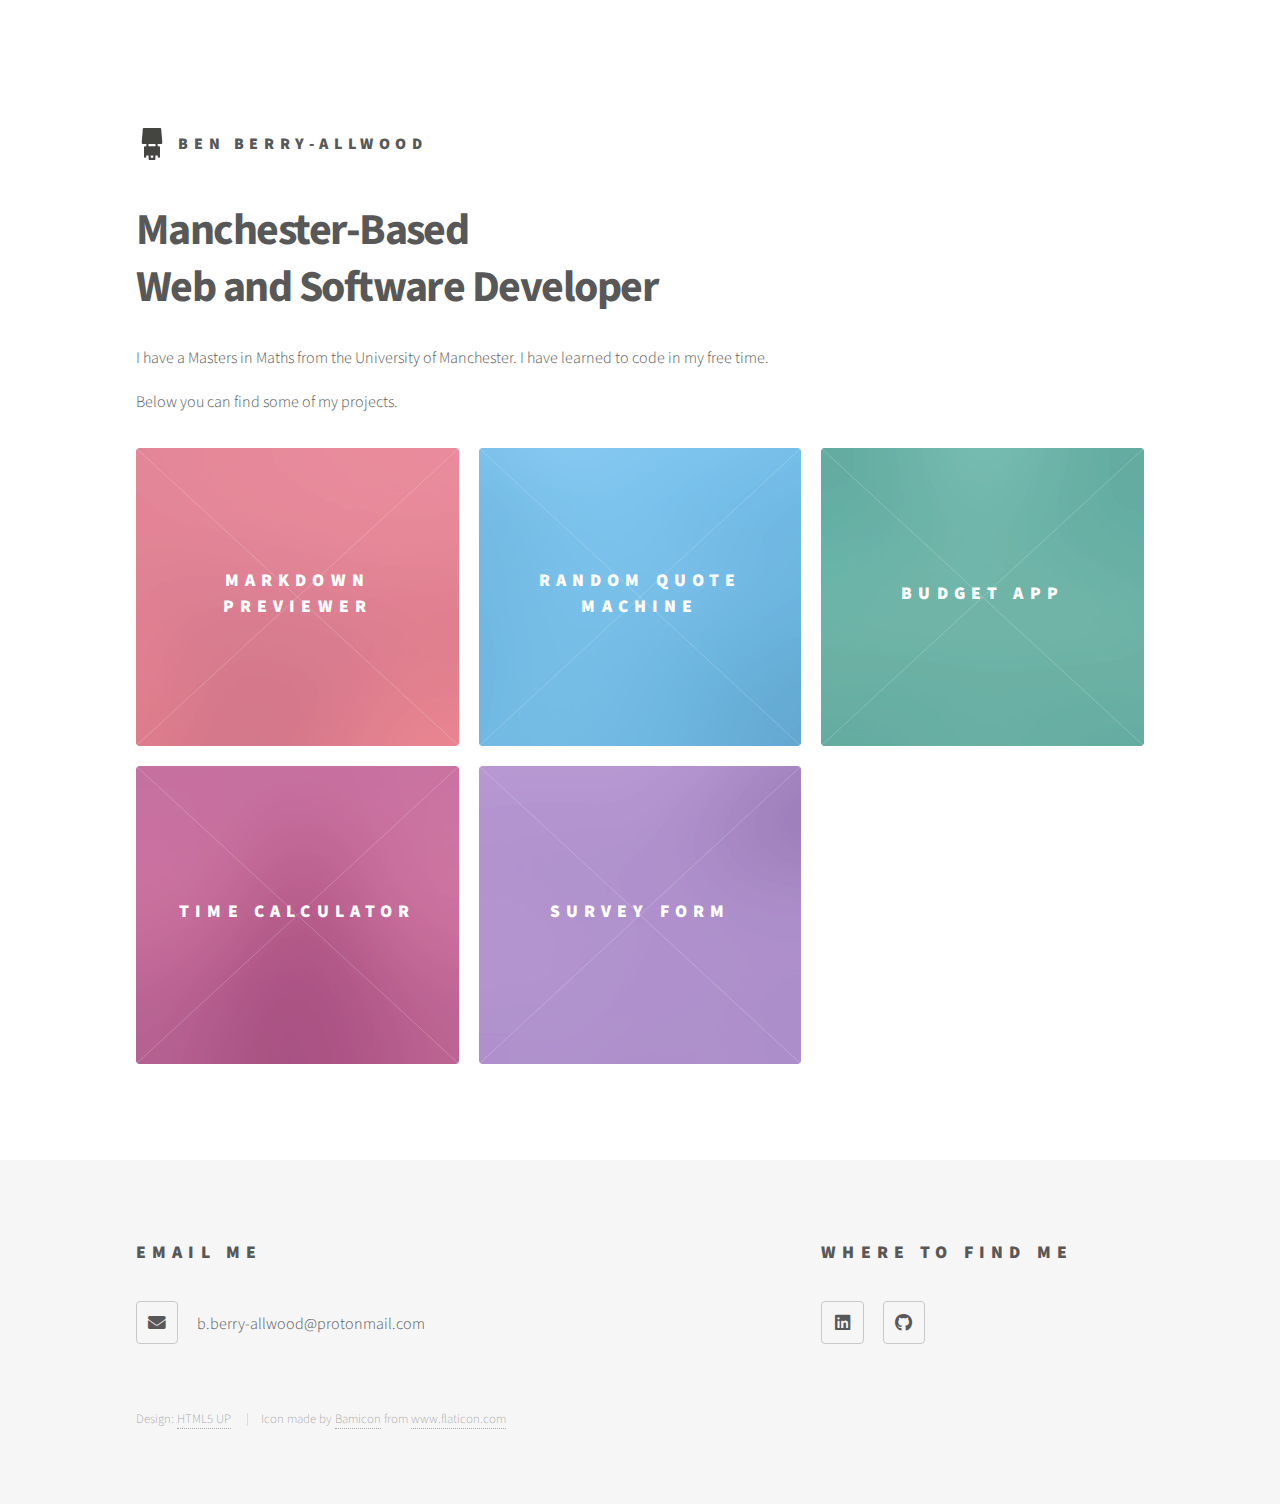
==== commit 395126ad: "Update description after graduating" ====
--- a/index.html
+++ b/index.html
@@ -35,7 +35,7 @@
                     <header>
                         <h1>Manchester-Based <br />
                             Web and Software Developer</h1>
-                        <p>I am in my final year of a Masters in Maths at the University of Manchester.
+                        <p>I have a Masters in Maths from the University of Manchester.
                         I have learned to code in my free time.</p>
                         <p>Below you can find some of my projects.</p>
                     </header>
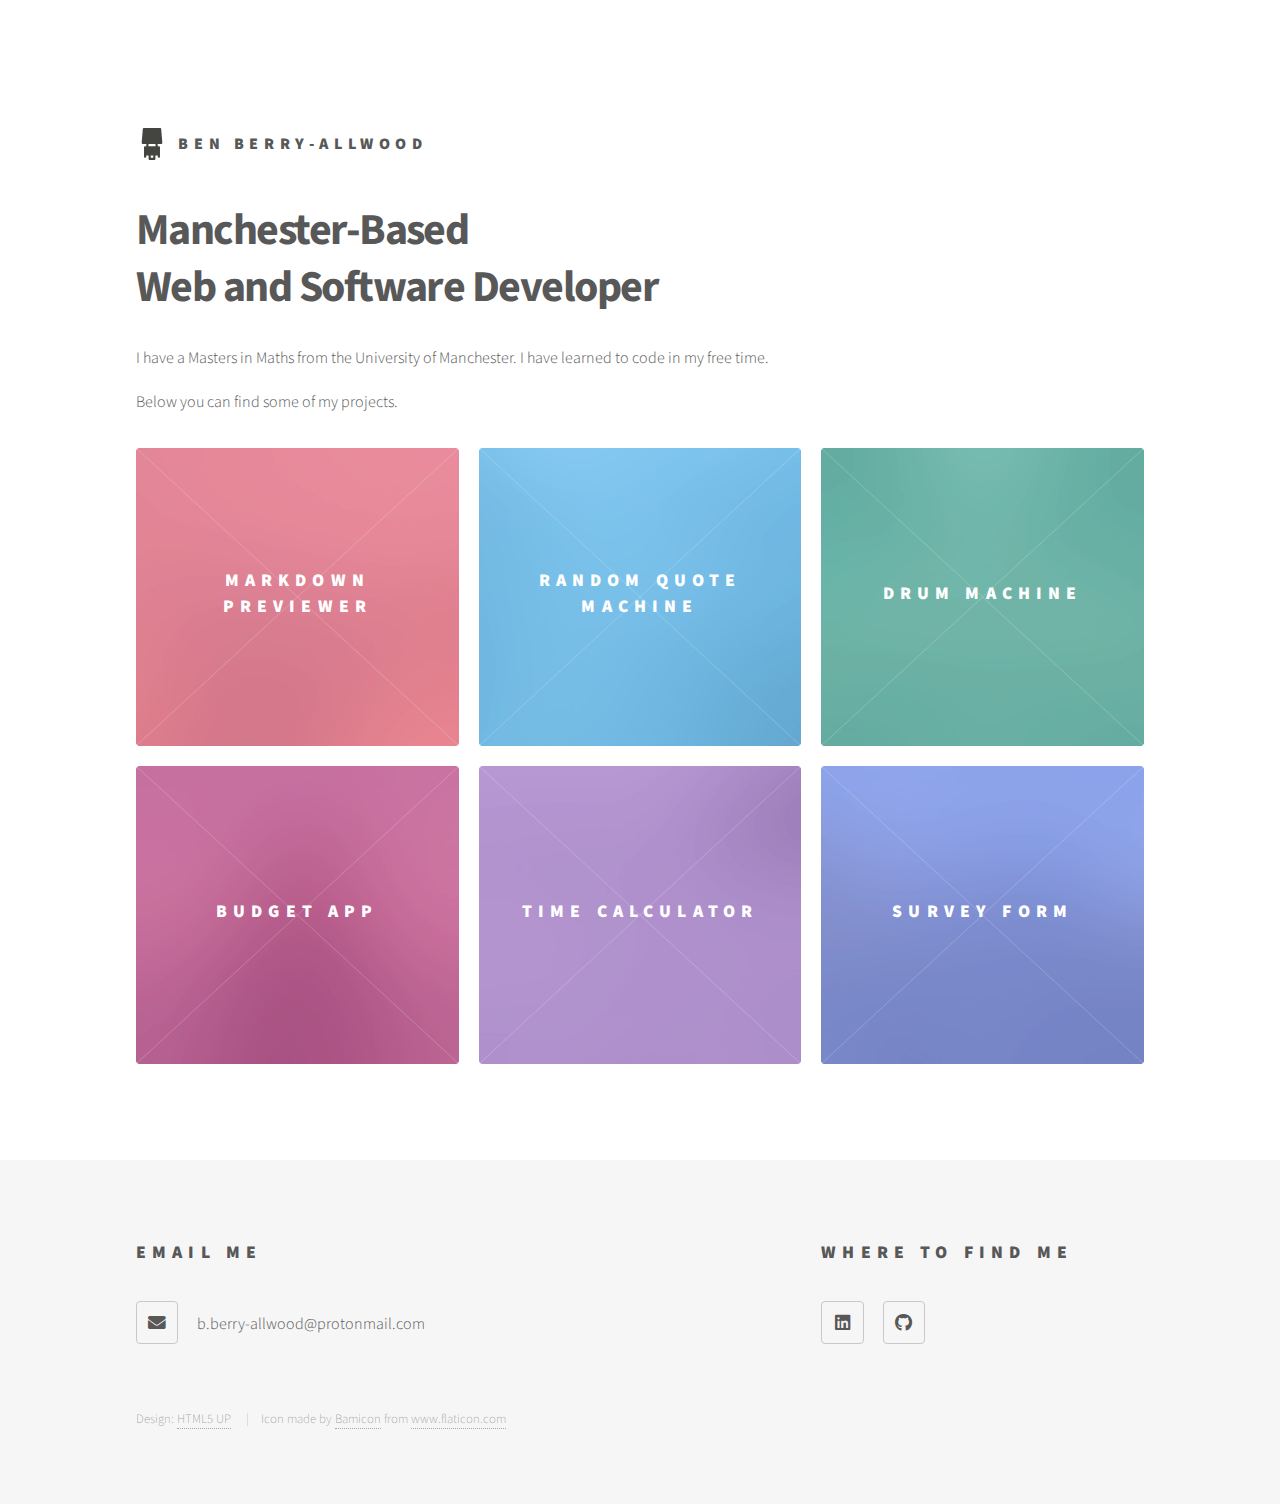
==== commit a9d92f45: "Add drum machine" ====
--- a/index.html
+++ b/index.html
@@ -42,13 +42,13 @@
                     <section class="tiles">
                         <article class="style1">
                             <span class="image">
-                            <img src="images/pic01.jpg" alt="" />
+                                <img src="images/pic01.jpg" alt="" />
                             </span>
                             <a href="projects/markdown-previewer">
-                            <h2>Markdown Previewer</h2>
-                            <div class="content">
-                            <p>A ReactJS app giving a real-time preview of markdown</p>
-                            </div>
+                                <h2>Markdown Previewer</h2>
+                                <div class="content">
+                                    <p>A ReactJS app giving a real-time preview of markdown</p>
+                                </div>
                             </a>
                         </article>
                         <article class="style2">
@@ -66,6 +66,17 @@
                             <span class="image">
                                 <img src="images/pic03.jpg" alt="" />
                             </span>
+                            <a href="projects/drum-machine">
+                                <h2>Drum Machine</h2>
+                                <div class="content">
+                                    <p>A drum machine built with ReactJS</p>
+                                </div>
+                            </a>
+                        </article>
+                        <article class="style4">
+                            <span class="image">
+                                <img src="images/pic04.jpg" alt="" />
+                            </span>
                             <a href="projects/budget-app">
                                 <h2>Budget App</h2>
                                 <div class="content">
@@ -73,9 +84,9 @@
                                 </div>
                             </a>
                         </article>
-                        <article class="style4">
-                            <span class="image">
-                                <img src="images/pic04.jpg" alt="" />
+                        <article class="style5">
+                            <span class="image">
+                                <img src="images/pic05.jpg" alt="" />
                             </span>
                             <a href="projects/time-calculator">
                                 <h2>Time Calculator</h2>
@@ -84,9 +95,9 @@
                                 </div>
                             </a>
                         </article>
-                        <article class="style5">
-                            <span class="image">
-                                <img src="images/pic05.jpg" alt="" />
+                        <article class="style6">
+                            <span class="image">
+                                <img src="images/pic06.jpg" alt="" />
                             </span>
                             <a href="projects/survey-form">
                                 <h2>Survey Form</h2>
@@ -118,6 +129,7 @@
                             </div>
                             </a>
                             </article>
+
                             <article class="style2">
                             <span class="image">
                             <img src="images/pic07.jpg" alt="" />
@@ -185,8 +197,10 @@
                             </a>
                             </article> -->
                     </section>
+                    <!-- End of Tiles -->
                 </div>
             </div>
+            <!-- End of Main -->
 
             <!-- Footer -->
             <footer id="footer">
